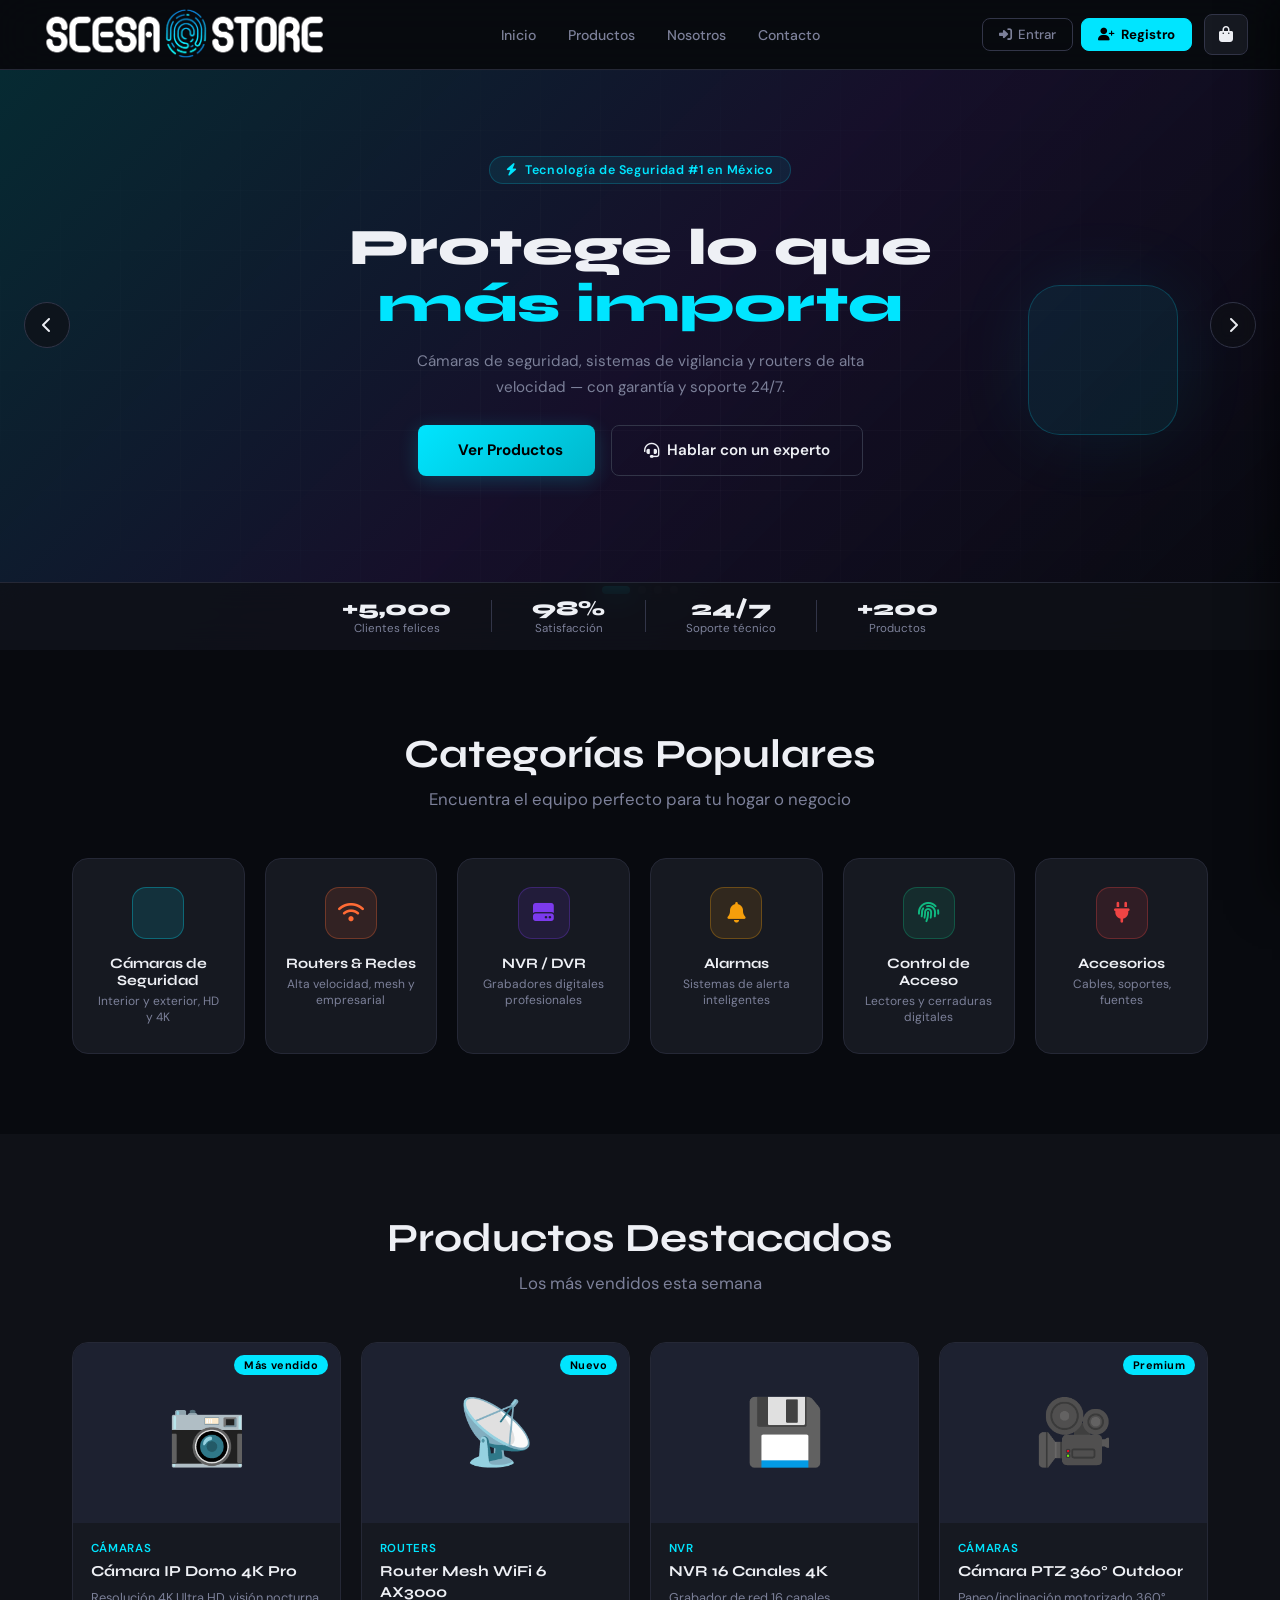
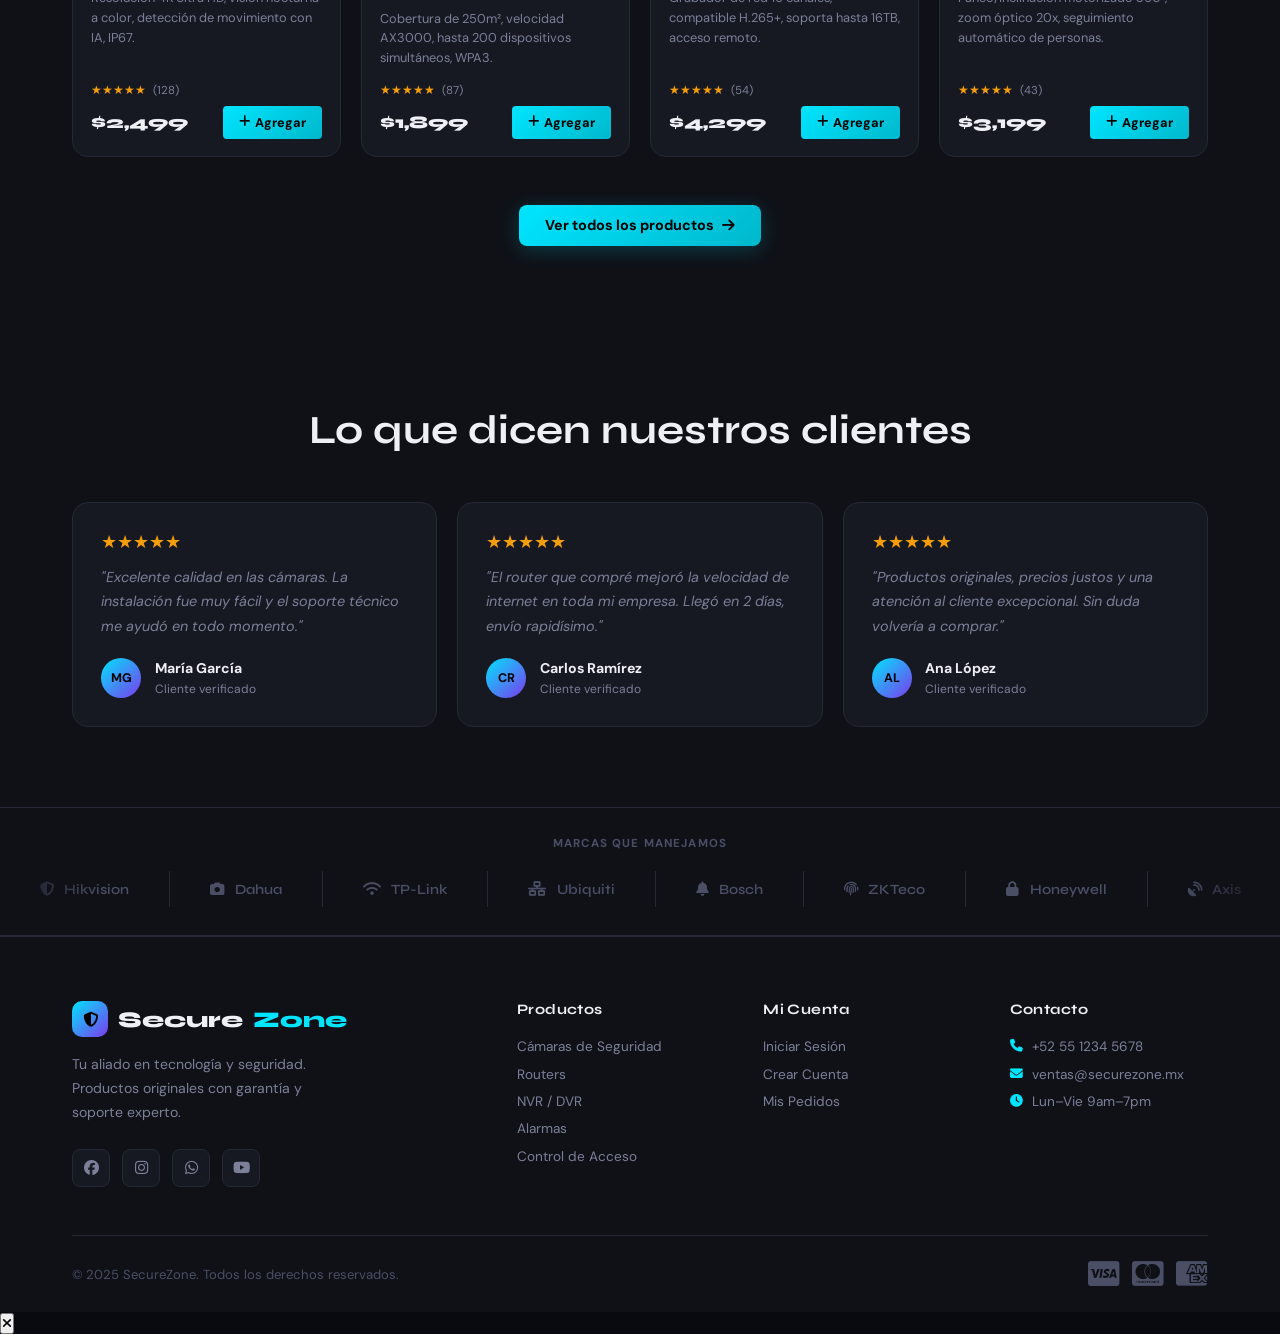
==== index.html @ 30fb19d1 "asas" ====
<!DOCTYPE html>
<html lang="es">
<head>
  <meta charset="UTF-8" />
  <meta name="viewport" content="width=device-width, initial-scale=1.0" />
  <title>scesa store — Tecnología & Seguridad</title>
  <link rel="stylesheet" href="styles.css" />
  <link rel="preconnect" href="https://fonts.googleapis.com" />
  <link href="https://fonts.googleapis.com/css2?family=Syne:wght@400;600;700;800&family=DM+Sans:ital,wght@0,300;0,400;0,500;0,600;1,400&display=swap" rel="stylesheet" />
  <link rel="stylesheet" href="https://cdnjs.cloudflare.com/ajax/libs/font-awesome/6.5.0/css/all.min.css" />
</head>
<body>

  <!-- ═══════════════════════════════════════════
       NAVBAR
  ═══════════════════════════════════════════ -->
  <nav id="navbar">
    <div class="nav-inner">
      <div class="nav-logo" onclick="showPage('home')">
        <img src="img/logotienda.png" alt="Scesa Store" class="nav-logo-img">
      </div>

      <ul class="nav-links" id="navLinks">
        <li><a onclick="showPage('home')">Inicio</a></li>
        <li><a onclick="showPage('products')">Productos</a></li>
        <li><a onclick="showPage('about')">Nosotros</a></li>
        <li><a onclick="showPage('contact')">Contacto</a></li>
      </ul>

      <div class="nav-actions">
        <div id="navUserArea">
          <button class="nav-btn" onclick="showPage('login')"><i class="fas fa-right-to-bracket"></i> Entrar</button>
          <button class="nav-btn primary" onclick="showPage('register')"><i class="fas fa-user-plus"></i> Registro</button>
        </div>
        <div id="navLoggedArea" style="display:none; align-items:center; gap:1rem;">
          <span class="user-greeting">Hola, <strong id="navUserName"></strong></span>
          <button class="nav-btn" onclick="logout()"><i class="fas fa-right-from-bracket"></i> Salir</button>
        </div>
        <button class="cart-btn" onclick="toggleCart()" title="Carrito">
          <i class="fas fa-bag-shopping"></i>
          <span class="cart-count" id="cartCount">0</span>
        </button>
        <button class="hamburger" id="hamburger" onclick="toggleMenu()">
          <span></span><span></span><span></span>
        </button>
      </div>
    </div>
  </nav>

  <!-- ═══════════════════════════════════════════
       CARRITO LATERAL
  ═══════════════════════════════════════════ -->
  <div class="cart-overlay" id="cartOverlay" onclick="toggleCart()"></div>
  <aside class="cart-drawer" id="cartDrawer">
    <div class="cart-header">
      <h3><i class="fas fa-bag-shopping"></i> Tu Carrito</h3>
      <button onclick="toggleCart()"><i class="fas fa-xmark"></i></button>
    </div>
    <div class="cart-items" id="cartItems">
      <div class="cart-empty">
        <i class="fas fa-bag-shopping"></i>
        <p>Tu carrito está vacío</p>
        <button class="btn-accent" onclick="showPage('products'); toggleCart()">Ver Productos</button>
      </div>
    </div>
    <div class="cart-footer" id="cartFooter" style="display:none">
      <div class="cart-totals">
        <div class="total-row"><span>Subtotal</span><span id="cartSubtotal">$0.00</span></div>
        <div class="total-row"><span>Envío</span><span class="free-ship">GRATIS</span></div>
        <div class="total-row total"><span>Total</span><span id="cartTotal">$0.00</span></div>
      </div>
      <button class="btn-checkout" onclick="goToCheckout()"><i class="fas fa-lock"></i> Proceder al Pago</button>
    </div>
  </aside>

  <!-- ═══════════════════════════════════════════
       TOAST / NOTIFICACIONES
  ═══════════════════════════════════════════ -->
  <div class="toast-container" id="toastContainer"></div>

  <!-- ═══════════════════════════════════════════
       PÁGINA: HOME
  ═══════════════════════════════════════════ -->
  <section class="page active" id="page-home">

    <!-- CARRUSEL HERO -->
    <div class="hero-carousel" id="heroCarousel">
      <div class="hero-carousel-track" id="heroTrack">

        <div class="hero-slide">
          <div class="hero-slide-bg" style="background:linear-gradient(135deg,rgba(0,229,255,.15) 0%,rgba(124,58,237,.12) 50%,rgba(8,10,15,1) 100%);"></div>
          <div class="hero-slide-grid"></div>
          <div class="hero-slide-content">
            <div class="hero-badge"><i class="fas fa-bolt"></i> Tecnología de Seguridad #1 en México</div>
            <h1>Protege lo que<br/><em>más importa</em></h1>
            <p>Cámaras de seguridad, sistemas de vigilancia y routers de alta velocidad — con garantía y soporte 24/7.</p>
            <div class="hero-cta">
              <button class="btn-accent large" onclick="showPage('products')"><i class="fas fa-grid-2"></i> Ver Productos</button>
              <button class="btn-ghost large" onclick="showPage('contact')"><i class="fas fa-headset"></i> Hablar con un experto</button>
            </div>
          </div>
          <div class="hero-slide-visual">
            <div class="slide-icon-wrap"><i class="fas fa-camera-cctv"></i></div>
          </div>
        </div>

        <div class="hero-slide">
          <div class="hero-slide-bg" style="background:linear-gradient(135deg,rgba(255,107,53,.12) 0%,rgba(245,158,11,.08) 50%,rgba(8,10,15,1) 100%);"></div>
          <div class="hero-slide-grid"></div>
          <div class="hero-slide-content">
            <div class="hero-badge" style="color:var(--accent2);background:rgba(255,107,53,.1);border-color:rgba(255,107,53,.25)"><i class="fas fa-wifi"></i> Conectividad empresarial</div>
            <h1>Redes que nunca<br/><em style="color:var(--accent2)">se detienen</em></h1>
            <p>Routers mesh, switches gestionados y soluciones Wi-Fi 6 para hogares y empresas de cualquier tamaño.</p>
            <div class="hero-cta">
              <button class="btn-accent large" style="background:linear-gradient(135deg,var(--accent2),#c94a1a)" onclick="filterCategory('Routers'); showPage('products')"><i class="fas fa-wifi"></i> Ver Routers</button>
              <button class="btn-ghost large" onclick="showPage('products')"><i class="fas fa-grid-2"></i> Explorar catálogo</button>
            </div>
          </div>
          <div class="hero-slide-visual">
            <div class="slide-icon-wrap" style="background:rgba(255,107,53,.12);border-color:rgba(255,107,53,.3)"><i class="fas fa-wifi" style="color:var(--accent2)"></i></div>
          </div>
        </div>

        <div class="hero-slide">
          <div class="hero-slide-bg" style="background:linear-gradient(135deg,rgba(124,58,237,.15) 0%,rgba(0,229,255,.08) 50%,rgba(8,10,15,1) 100%);"></div>
          <div class="hero-slide-grid"></div>
          <div class="hero-slide-content">
            <div class="hero-badge" style="color:#a78bfa;background:rgba(124,58,237,.1);border-color:rgba(124,58,237,.25)"><i class="fas fa-hard-drive"></i> Almacenamiento profesional</div>
            <h1>Graba todo,<br/><em style="color:#a78bfa">sin perder nada</em></h1>
            <p>NVR y DVR con capacidad hasta 16 canales 4K, almacenamiento NVMe y acceso remoto desde cualquier dispositivo.</p>
            <div class="hero-cta">
              <button class="btn-accent large" style="background:linear-gradient(135deg,#7c3aed,#5b21b6)" onclick="filterCategory('NVR'); showPage('products')"><i class="fas fa-hard-drive"></i> Ver NVR / DVR</button>
              <button class="btn-ghost large" onclick="showPage('contact')"><i class="fas fa-phone"></i> Solicitar asesoría</button>
            </div>
          </div>
          <div class="hero-slide-visual">
            <div class="slide-icon-wrap" style="background:rgba(124,58,237,.12);border-color:rgba(124,58,237,.3)"><i class="fas fa-hard-drive" style="color:#a78bfa"></i></div>
          </div>
        </div>

        <div class="hero-slide">
          <div class="hero-slide-bg" style="background:linear-gradient(135deg,rgba(16,185,129,.12) 0%,rgba(0,229,255,.08) 50%,rgba(8,10,15,1) 100%);"></div>
          <div class="hero-slide-grid"></div>
          <div class="hero-slide-content">
            <div class="hero-badge" style="color:var(--success);background:rgba(16,185,129,.1);border-color:rgba(16,185,129,.25)"><i class="fas fa-fingerprint"></i> Control de acceso</div>
            <h1>Acceso seguro,<br/><em style="color:var(--success)">control total</em></h1>
            <p>Lectores biométricos, cerraduras inteligentes y sistemas de torniquetes para oficinas, almacenes y condominios.</p>
            <div class="hero-cta">
              <button class="btn-accent large" style="background:linear-gradient(135deg,#10b981,#059669)" onclick="filterCategory('Control'); showPage('products')"><i class="fas fa-fingerprint"></i> Ver Control de Acceso</button>
              <button class="btn-ghost large" onclick="showPage('about')"><i class="fas fa-info-circle"></i> Conoce más</button>
            </div>
          </div>
          <div class="hero-slide-visual">
            <div class="slide-icon-wrap" style="background:rgba(16,185,129,.12);border-color:rgba(16,185,129,.3)"><i class="fas fa-fingerprint" style="color:var(--success)"></i></div>
          </div>
        </div>

      </div>
      <button class="carousel-btn prev" onclick="heroSlide(-1)"><i class="fas fa-chevron-left"></i></button>
      <button class="carousel-btn next" onclick="heroSlide(1)"><i class="fas fa-chevron-right"></i></button>
      <div class="carousel-dots" id="heroDots">
        <button class="dot active" onclick="heroGoTo(0)"></button>
        <button class="dot" onclick="heroGoTo(1)"></button>
        <button class="dot" onclick="heroGoTo(2)"></button>
        <button class="dot" onclick="heroGoTo(3)"></button>
      </div>
      <div class="hero-stats-bar">
        <div class="stat-item"><strong>+5,000</strong><span>Clientes felices</span></div>
        <div class="stat-sep"></div>
        <div class="stat-item"><strong>98%</strong><span>Satisfacción</span></div>
        <div class="stat-sep"></div>
        <div class="stat-item"><strong>24/7</strong><span>Soporte técnico</span></div>
        <div class="stat-sep"></div>
        <div class="stat-item"><strong>+200</strong><span>Productos</span></div>
      </div>
    </div>

    <!-- CATEGORÍAS -->
    <div class="section">
      <div class="container">
        <div class="section-header">
          <h2>Categorías Populares</h2>
          <p>Encuentra el equipo perfecto para tu hogar o negocio</p>
        </div>
        <div class="categories-grid">
          <div class="cat-card" onclick="filterCategory('Cámaras')">
            <div class="cat-icon" style="--c:#00e5ff"><i class="fas fa-camera-cctv"></i></div>
            <h4>Cámaras de Seguridad</h4>
            <p>Interior y exterior, HD y 4K</p>
          </div>
          <div class="cat-card" onclick="filterCategory('Routers')">
            <div class="cat-icon" style="--c:#ff6b35"><i class="fas fa-wifi"></i></div>
            <h4>Routers & Redes</h4>
            <p>Alta velocidad, mesh y empresarial</p>
          </div>
          <div class="cat-card" onclick="filterCategory('NVR')">
            <div class="cat-icon" style="--c:#7c3aed"><i class="fas fa-hard-drive"></i></div>
            <h4>NVR / DVR</h4>
            <p>Grabadores digitales profesionales</p>
          </div>
          <div class="cat-card" onclick="filterCategory('Alarmas')">
            <div class="cat-icon" style="--c:#f59e0b"><i class="fas fa-bell"></i></div>
            <h4>Alarmas</h4>
            <p>Sistemas de alerta inteligentes</p>
          </div>
          <div class="cat-card" onclick="filterCategory('Control')">
            <div class="cat-icon" style="--c:#10b981"><i class="fas fa-fingerprint"></i></div>
            <h4>Control de Acceso</h4>
            <p>Lectores y cerraduras digitales</p>
          </div>
          <div class="cat-card" onclick="filterCategory('Accesorios')">
            <div class="cat-icon" style="--c:#ef4444"><i class="fas fa-plug"></i></div>
            <h4>Accesorios</h4>
            <p>Cables, soportes, fuentes</p>
          </div>
        </div>
      </div>
    </div>

    <!-- PRODUCTOS DESTACADOS -->
    <div class="section alt">
      <div class="container">
        <div class="section-header">
          <h2>Productos Destacados</h2>
          <p>Los más vendidos esta semana</p>
        </div>
        <div class="products-grid" id="featuredGrid"></div>
        <div class="center-btn">
          <button class="btn-accent" onclick="showPage('products')">Ver todos los productos <i class="fas fa-arrow-right"></i></button>
        </div>
      </div>
    </div>

    <!-- TESTIMONIOS -->
    <div class="section alt">
      <div class="container">
        <div class="section-header">
          <h2>Lo que dicen nuestros clientes</h2>
        </div>
        <div class="testimonials-grid">
          <div class="testimonial">
            <div class="stars">★★★★★</div>
            <p>"Excelente calidad en las cámaras. La instalación fue muy fácil y el soporte técnico me ayudó en todo momento."</p>
            <div class="testimonial-author"><div class="avatar">MG</div><div><strong>María García</strong><span>Cliente verificado</span></div></div>
          </div>
          <div class="testimonial">
            <div class="stars">★★★★★</div>
            <p>"El router que compré mejoró la velocidad de internet en toda mi empresa. Llegó en 2 días, envío rapidísimo."</p>
            <div class="testimonial-author"><div class="avatar">CR</div><div><strong>Carlos Ramírez</strong><span>Cliente verificado</span></div></div>
          </div>
          <div class="testimonial">
            <div class="stars">★★★★★</div>
            <p>"Productos originales, precios justos y una atención al cliente excepcional. Sin duda volvería a comprar."</p>
            <div class="testimonial-author"><div class="avatar">AL</div><div><strong>Ana López</strong><span>Cliente verificado</span></div></div>
          </div>
        </div>
      </div>
    </div>

    <!-- CARRUSEL DE MARCAS -->
    <div class="brands-carousel-section">
      <div class="brands-label">Marcas que manejamos</div>
      <div class="brands-track-wrap">
        <div class="brands-track" id="brandsTrack">
          <div class="brand-item"><i class="fas fa-shield-halved"></i> Hikvision</div>
          <div class="brand-item"><i class="fas fa-camera"></i> Dahua</div>
          <div class="brand-item"><i class="fas fa-wifi"></i> TP-Link</div>
          <div class="brand-item"><i class="fas fa-network-wired"></i> Ubiquiti</div>
          <div class="brand-item"><i class="fas fa-bell"></i> Bosch</div>
          <div class="brand-item"><i class="fas fa-fingerprint"></i> ZKTeco</div>
          <div class="brand-item"><i class="fas fa-lock"></i> Honeywell</div>
          <div class="brand-item"><i class="fas fa-satellite-dish"></i> Axis</div>
          <div class="brand-item"><i class="fas fa-server"></i> Seagate</div>
          <div class="brand-item"><i class="fas fa-microchip"></i> Western Digital</div>
          <!-- duplicados para loop infinito -->
          <div class="brand-item"><i class="fas fa-shield-halved"></i> Hikvision</div>
          <div class="brand-item"><i class="fas fa-camera"></i> Dahua</div>
          <div class="brand-item"><i class="fas fa-wifi"></i> TP-Link</div>
          <div class="brand-item"><i class="fas fa-network-wired"></i> Ubiquiti</div>
          <div class="brand-item"><i class="fas fa-bell"></i> Bosch</div>
          <div class="brand-item"><i class="fas fa-fingerprint"></i> ZKTeco</div>
          <div class="brand-item"><i class="fas fa-lock"></i> Honeywell</div>
          <div class="brand-item"><i class="fas fa-satellite-dish"></i> Axis</div>
          <div class="brand-item"><i class="fas fa-server"></i> Seagate</div>
          <div class="brand-item"><i class="fas fa-microchip"></i> Western Digital</div>
        </div>
      </div>
    </div>

    <!-- FOOTER -->
    <footer>
      <div class="container">
        <div class="footer-grid">
          <div class="footer-brand">
            <div class="nav-logo" style="margin-bottom:1rem"><div class="logo-icon"><i class="fas fa-shield-halved"></i></div>Secure<span>Zone</span></div>
            <p>Tu aliado en tecnología y seguridad. Productos originales con garantía y soporte experto.</p>
            <div class="social-links">
              <a href="#"><i class="fab fa-facebook"></i></a>
              <a href="#"><i class="fab fa-instagram"></i></a>
              <a href="#"><i class="fab fa-whatsapp"></i></a>
              <a href="#"><i class="fab fa-youtube"></i></a>
            </div>
          </div>
          <div class="footer-col">
            <h5>Productos</h5>
            <ul>
              <li><a onclick="filterCategory('Cámaras')">Cámaras de Seguridad</a></li>
              <li><a onclick="filterCategory('Routers')">Routers</a></li>
              <li><a onclick="filterCategory('NVR')">NVR / DVR</a></li>
              <li><a onclick="filterCategory('Alarmas')">Alarmas</a></li>
              <li><a onclick="filterCategory('Control')">Control de Acceso</a></li>
            </ul>
          </div>
          <div class="footer-col">
            <h5>Mi Cuenta</h5>
            <ul>
              <li><a onclick="showPage('login')">Iniciar Sesión</a></li>
              <li><a onclick="showPage('register')">Crear Cuenta</a></li>
              <li><a onclick="showPage('orders')">Mis Pedidos</a></li>
            </ul>
          </div>
          <div class="footer-col">
            <h5>Contacto</h5>
            <ul>
              <li><i class="fas fa-phone"></i> +52 55 1234 5678</li>
              <li><i class="fas fa-envelope"></i> ventas@securezone.mx</li>
              <li><i class="fas fa-clock"></i> Lun–Vie 9am–7pm</li>
            </ul>
          </div>
        </div>
        <div class="footer-bottom">
          <p>© 2025 SecureZone. Todos los derechos reservados.</p>
          <div class="payment-icons">
            <i class="fab fa-cc-visa"></i>
            <i class="fab fa-cc-mastercard"></i>
            <i class="fab fa-cc-amex"></i>
          </div>
        </div>
      </div>
    </footer>
  </section>

  <!-- ═══════════════════════════════════════════
       PÁGINA: PRODUCTOS
  ═══════════════════════════════════════════ -->
  <section class="page" id="page-products">
    <div class="page-hero-sm">
      <div class="container">
        <h1>Nuestros Productos</h1>
        <p>Tecnología de seguridad de primer nivel</p>
      </div>
    </div>
    <div class="section">
      <div class="container">
        <div class="products-toolbar">
          <div class="search-box">
            <i class="fas fa-search"></i>
            <input type="text" id="searchInput" placeholder="Buscar producto..." oninput="filterProducts()" />
          </div>
          <div class="filter-tabs" id="filterTabs">
            <button class="filter-tab active" onclick="setFilter('Todos', this)">Todos</button>
            <button class="filter-tab" onclick="setFilter('Cámaras', this)">Cámaras</button>
            <button class="filter-tab" onclick="setFilter('Routers', this)">Routers</button>
            <button class="filter-tab" onclick="setFilter('NVR', this)">NVR/DVR</button>
            <button class="filter-tab" onclick="setFilter('Alarmas', this)">Alarmas</button>
            <button class="filter-tab" onclick="setFilter('Control', this)">Control</button>
            <button class="filter-tab" onclick="setFilter('Accesorios', this)">Accesorios</button>
          </div>
          <div class="sort-box">
            <select id="sortSelect" onchange="filterProducts()">
              <option value="default">Ordenar</option>
              <option value="price-asc">Precio: Menor</option>
              <option value="price-desc">Precio: Mayor</option>
              <option value="name">Nombre A–Z</option>
            </select>
          </div>
        </div>
        <div class="products-grid" id="productsGrid"></div>
        <div class="no-results" id="noResults" style="display:none">
          <i class="fas fa-box-open"></i>
          <p>No se encontraron productos</p>
        </div>
      </div>
    </div>
  </section>

  <!-- ═══════════════════════════════════════════
       PÁGINA: LOGIN
  ═══════════════════════════════════════════ -->
  <section class="page" id="page-login">
    <div class="auth-page">
      <div class="auth-left">
        <div class="auth-brand">
          <div class="nav-logo" style="font-size:1.8rem"><div class="logo-icon" style="width:48px;height:48px;font-size:1.3rem"><i class="fas fa-shield-halved"></i></div>Secure<span>Zone</span></div>
          <h2>Bienvenido de vuelta</h2>
          <p>Accede a tus pedidos, descuentos exclusivos y gestiona tu cuenta fácilmente.</p>
          <div class="auth-perks">
            <div class="perk"><i class="fas fa-percent"></i> Descuentos exclusivos para miembros</div>
            <div class="perk"><i class="fas fa-truck-fast"></i> Historial de pedidos completo</div>
            <div class="perk"><i class="fas fa-headset"></i> Soporte prioritario 24/7</div>
          </div>
        </div>
      </div>
      <div class="auth-right">
        <div class="auth-form-card">
          <h3>Iniciar Sesión</h3>
          <p class="form-subtitle">¿No tienes cuenta? <a onclick="showPage('register')">Regístrate gratis</a></p>
          <form onsubmit="handleLogin(event)">
            <div class="form-group">
              <label>Correo electrónico</label>
              <div class="input-wrap"><i class="fas fa-envelope"></i><input type="email" id="loginEmail" placeholder="tucorreo@ejemplo.com" required /></div>
            </div>
            <div class="form-group">
              <label>Contraseña</label>
              <div class="input-wrap"><i class="fas fa-lock"></i><input type="password" id="loginPassword" placeholder="Tu contraseña" required /><button type="button" class="toggle-pass" onclick="togglePassword('loginPassword', this)"><i class="fas fa-eye"></i></button></div>
            </div>
            <div class="form-check-row">
              <label class="checkbox-label"><input type="checkbox" /> Recordarme</label>
              <a class="forgot" href="#">¿Olvidaste tu contraseña?</a>
            </div>
            <button type="submit" class="btn-submit">Entrar <i class="fas fa-arrow-right"></i></button>
          </form>
          <div class="divider"><span>o también</span></div>
          <button class="btn-demo" onclick="demoLogin()"><i class="fas fa-user"></i> Entrar con cuenta demo</button>
          <div id="loginError" class="form-error" style="display:none"><i class="fas fa-circle-exclamation"></i> <span></span></div>
        </div>
      </div>
    </div>
  </section>

  <!-- ═══════════════════════════════════════════
       PÁGINA: REGISTRO
  ═══════════════════════════════════════════ -->
  <section class="page" id="page-register">
    <div class="auth-page">
      <div class="auth-left">
        <div class="auth-brand">
          <div class="nav-logo" style="font-size:1.8rem"><div class="logo-icon" style="width:48px;height:48px;font-size:1.3rem"><i class="fas fa-shield-halved"></i></div>Secure<span>Zone</span></div>
          <h2>Únete a SecureZone</h2>
          <p>Crea tu cuenta gratis y empieza a disfrutar de beneficios exclusivos.</p>
          <div class="register-perks">
            <div class="perk highlight"><i class="fas fa-gift"></i><div><strong>15% OFF en tu primera compra</strong><span>Automático al registrarte</span></div></div>
            <div class="perk"><i class="fas fa-bell"></i><div><strong>Promociones exclusivas</strong><span>Directo a tu correo</span></div></div>
            <div class="perk"><i class="fas fa-star"></i><div><strong>Programa de puntos</strong><span>Acumula y canjea</span></div></div>
          </div>
        </div>
      </div>
      <div class="auth-right">
        <div class="auth-form-card">
          <h3>Crear Cuenta</h3>
          <p class="form-subtitle">¿Ya tienes cuenta? <a onclick="showPage('login')">Inicia sesión</a></p>
          <form onsubmit="handleRegister(event)">
            <div class="form-row">
              <div class="form-group">
                <label>Nombre</label>
                <div class="input-wrap"><i class="fas fa-user"></i><input type="text" id="regNombre" placeholder="Tu nombre" required /></div>
              </div>
              <div class="form-group">
                <label>Apellido</label>
                <div class="input-wrap"><i class="fas fa-user"></i><input type="text" id="regApellido" placeholder="Tu apellido" required /></div>
              </div>
            </div>
            <div class="form-group">
              <label>Correo electrónico</label>
              <div class="input-wrap"><i class="fas fa-envelope"></i><input type="email" id="regEmail" placeholder="tucorreo@ejemplo.com" required /></div>
            </div>
            <div class="form-group">
              <label>Teléfono</label>
              <div class="input-wrap"><i class="fas fa-phone"></i><input type="tel" id="regTel" placeholder="+52 55 0000 0000" /></div>
            </div>
            <div class="form-group">
              <label>Contraseña</label>
              <div class="input-wrap"><i class="fas fa-lock"></i><input type="password" id="regPass" placeholder="Mínimo 8 caracteres" required oninput="checkStrength(this.value)" /><button type="button" class="toggle-pass" onclick="togglePassword('regPass', this)"><i class="fas fa-eye"></i></button></div>
              <div class="strength-bar"><div id="strengthFill"></div></div>
              <div class="strength-label" id="strengthLabel"></div>
            </div>
            <div class="form-group">
              <label>Confirmar contraseña</label>
              <div class="input-wrap"><i class="fas fa-lock"></i><input type="password" id="regPass2" placeholder="Repite tu contraseña" required /></div>
            </div>
            <div class="form-check-row">
              <label class="checkbox-label"><input type="checkbox" id="regTerms" required /> Acepto los <a href="#">términos y condiciones</a></label>
            </div>
            <div class="form-check-row">
              <label class="checkbox-label"><input type="checkbox" id="regPromo" checked /> Deseo recibir novedades y ofertas especiales</label>
            </div>
            <button type="submit" class="btn-submit">Crear Cuenta Gratis <i class="fas fa-arrow-right"></i></button>
          </form>
          <div id="registerError" class="form-error" style="display:none"><i class="fas fa-circle-exclamation"></i> <span></span></div>
        </div>
      </div>
    </div>
  </section>

  <!-- ═══════════════════════════════════════════
       PÁGINA: CHECKOUT
  ═══════════════════════════════════════════ -->
  <section class="page" id="page-checkout">
    <div class="page-hero-sm">
      <div class="container">
        <h1>Finalizar Compra</h1>
        <div class="checkout-steps">
          <div class="step active" id="step1indicator"><span>1</span> Datos</div>
          <div class="step-line"></div>
          <div class="step" id="step2indicator"><span>2</span> Pago</div>
          <div class="step-line"></div>
          <div class="step" id="step3indicator"><span>3</span> Confirmación</div>
        </div>
      </div>
    </div>
    <div class="section">
      <div class="container">
        <div class="checkout-layout">

          <!-- PASO 1: DATOS DE ENVÍO -->
          <div class="checkout-main" id="checkoutStep1">
            <div class="checkout-card">
              <h3><i class="fas fa-map-marker-alt"></i> Datos de Envío</h3>
              <form id="shippingForm">
                <div class="form-row">
                  <div class="form-group">
                    <label>Nombre</label>
                    <div class="input-wrap"><i class="fas fa-user"></i><input type="text" id="shipNombre" placeholder="Nombre" required /></div>
                  </div>
                  <div class="form-group">
                    <label>Apellido</label>
                    <div class="input-wrap"><i class="fas fa-user"></i><input type="text" id="shipApellido" placeholder="Apellido" required /></div>
                  </div>
                </div>
                <div class="form-group">
                  <label>Correo electrónico</label>
                  <div class="input-wrap"><i class="fas fa-envelope"></i><input type="email" id="shipEmail" placeholder="Para confirmación del pedido" required /></div>
                </div>
                <div class="form-group">
                  <label>Teléfono</label>
                  <div class="input-wrap"><i class="fas fa-phone"></i><input type="tel" id="shipTel" placeholder="+52 55 0000 0000" required /></div>
                </div>
                <div class="form-group">
                  <label>Dirección</label>
                  <div class="input-wrap"><i class="fas fa-house"></i><input type="text" id="shipDir" placeholder="Calle, número exterior e interior" required /></div>
                </div>
                <div class="form-row">
                  <div class="form-group">
                    <label>Ciudad</label>
                    <div class="input-wrap"><i class="fas fa-city"></i><input type="text" id="shipCiudad" placeholder="Ciudad" required /></div>
                  </div>
                  <div class="form-group">
                    <label>Estado</label>
                    <div class="input-wrap">
                      <i class="fas fa-map"></i>
                      <select id="shipEstado" required>
                        <option value="">Seleccionar...</option>
                        <option>Ciudad de México</option><option>Jalisco</option><option>Nuevo León</option>
                        <option>Puebla</option><option>Guanajuato</option><option>Veracruz</option>
                        <option>Estado de México</option><option>Querétaro</option><option>Otro</option>
                      </select>
                    </div>
                  </div>
                </div>
                <div class="form-row">
                  <div class="form-group">
                    <label>Código Postal</label>
                    <div class="input-wrap"><i class="fas fa-location-dot"></i><input type="text" id="shipCP" placeholder="00000" maxlength="5" required /></div>
                  </div>
                  <div class="form-group">
                    <label>País</label>
                    <div class="input-wrap"><i class="fas fa-globe"></i><input type="text" value="México" readonly /></div>
                  </div>
                </div>
                <button type="button" class="btn-submit" onclick="goToPayment()">Continuar al Pago <i class="fas fa-arrow-right"></i></button>
              </form>
            </div>
          </div>

          <!-- PASO 2: PAGO -->
          <div class="checkout-main" id="checkoutStep2" style="display:none">
            <div class="checkout-card">
              <h3><i class="fas fa-credit-card"></i> Datos de Pago</h3>
              <div class="card-brands">
                <i class="fab fa-cc-visa" title="Visa"></i>
                <i class="fab fa-cc-mastercard" title="Mastercard"></i>
                <i class="fab fa-cc-amex" title="Amex"></i>
              </div>
              <div class="credit-card-visual" id="cardVisual">
                <div class="card-front">
                  <div class="card-chip"><i class="fas fa-microchip"></i></div>
                  <div class="card-number-display" id="cardNumDisplay">•••• •••• •••• ••••</div>
                  <div class="card-bottom">
                    <div><small>Titular</small><div id="cardNameDisplay">NOMBRE APELLIDO</div></div>
                    <div><small>Vence</small><div id="cardExpDisplay">MM/AA</div></div>
                  </div>
                </div>
              </div>
              <form id="paymentForm">
                <div class="form-group">
                  <label>Nombre en la tarjeta</label>
                  <div class="input-wrap"><i class="fas fa-user-circle"></i><input type="text" id="cardName" placeholder="Como aparece en la tarjeta" required oninput="updateCard()" /></div>
                </div>
                <div class="form-group">
                  <label>Número de tarjeta</label>
                  <div class="input-wrap"><i class="fas fa-credit-card"></i><input type="text" id="cardNum" placeholder="0000 0000 0000 0000" maxlength="19" required oninput="formatCardNum(this); updateCard()" /></div>
                </div>
                <div class="form-row">
                  <div class="form-group">
                    <label>Fecha de vencimiento</label>
                    <div class="input-wrap"><i class="fas fa-calendar"></i><input type="text" id="cardExp" placeholder="MM/AA" maxlength="5" required oninput="formatExpiry(this); updateCard()" /></div>
                  </div>
                  <div class="form-group">
                    <label>CVV <i class="fas fa-question-circle" title="3 dígitos al reverso"></i></label>
                    <div class="input-wrap"><i class="fas fa-lock"></i><input type="text" id="cardCvv" placeholder="•••" maxlength="4" required /></div>
                  </div>
                </div>
                <div class="secure-badge"><i class="fas fa-lock"></i> Pago 100% seguro y encriptado — SSL 256-bit</div>
                <div class="checkout-btn-row">
                  <button type="button" class="btn-ghost" onclick="goToStep(1)"><i class="fas fa-arrow-left"></i> Volver</button>
                  <button type="button" class="btn-submit" onclick="processPayment()"><i class="fas fa-lock"></i> Pagar Ahora</button>
                </div>
              </form>
            </div>
          </div>

          <!-- PASO 3: CONFIRMACIÓN -->
          <div class="checkout-main" id="checkoutStep3" style="display:none">
            <div class="checkout-card confirmation">
              <div class="confirm-icon"><i class="fas fa-circle-check"></i></div>
              <h3>¡Pago Exitoso!</h3>
              <p>Tu pedido ha sido confirmado. Recibirás un correo con los detalles.</p>
              <div class="order-number">Pedido #<span id="orderNumber"></span></div>
              <div class="confirm-details" id="confirmDetails"></div>
              <div class="confirm-btns">
                <button class="btn-accent" onclick="showPage('home')"><i class="fas fa-house"></i> Ir al Inicio</button>
                <button class="btn-ghost" onclick="showPage('products')"><i class="fas fa-grid-2"></i> Seguir Comprando</button>
              </div>
            </div>
          </div>

          <!-- RESUMEN DE PEDIDO -->
          <div class="checkout-sidebar">
            <div class="checkout-card">
              <h3>Resumen del Pedido</h3>
              <div id="checkoutItems"></div>
              <div class="cart-totals" style="margin-top:1rem">
                <div class="total-row"><span>Subtotal</span><span id="chkSubtotal">$0.00</span></div>
                <div class="total-row"><span>Envío</span><span class="free-ship">GRATIS</span></div>
                <div class="total-row total"><span>Total</span><span id="chkTotal">$0.00</span></div>
              </div>
            </div>
            <div class="secure-info">
              <div><i class="fas fa-shield-halved"></i> Compra protegida</div>
              <div><i class="fas fa-rotate-left"></i> 30 días de devolución</div>
              <div><i class="fas fa-truck-fast"></i> Envío gratis a todo México</div>
            </div>
          </div>

        </div>
      </div>
    </div>
  </section>

  <!-- ═══════════════════════════════════════════
       PÁGINA: ACERCA DE
  ═══════════════════════════════════════════ -->
  <section class="page" id="page-about">
    <div class="page-hero-sm">
      <div class="container">
        <h1>Sobre Nosotros</h1>
        <p>Expertos en tecnología y seguridad desde 2015</p>
      </div>
    </div>
    <div class="section">
      <div class="container">
        <div class="about-grid">
          <div class="about-text">
            <h2>Tu seguridad es nuestra misión</h2>
            <p>En scesa store nos especializamos en ofrecer soluciones tecnológicas de seguridad para hogares y empresas. Con más de 10 años en el mercado, hemos ayudado a más de 5,000 clientes a proteger lo que más importa.</p>
            <p>Trabajamos con las marcas más reconocidas del mundo: Hikvision, Dahua, TP-Link, Ubiquiti y más — siempre con productos 100% originales y garantía oficial.</p>
            <div class="about-values">
              <div class="value-item"><i class="fas fa-shield-halved"></i><div><strong>Confianza</strong><p>Productos originales con garantía</p></div></div>
              <div class="value-item"><i class="fas fa-headset"></i><div><strong>Soporte</strong><p>Atención técnica 24/7</p></div></div>
              <div class="value-item"><i class="fas fa-truck-fast"></i><div><strong>Rapidez</strong><p>Envío a todo México en 48hrs</p></div></div>
            </div>
          </div>
          <div class="about-stats-panel">
            <div class="stat-card"><div class="stat-num">+5,000</div><div class="stat-desc">Clientes satisfechos</div></div>
            <div class="stat-card"><div class="stat-num">+200</div><div class="stat-desc">Productos en catálogo</div></div>
            <div class="stat-card"><div class="stat-num">10+</div><div class="stat-desc">Años de experiencia</div></div>
            <div class="stat-card"><div class="stat-num">98%</div><div class="stat-desc">Índice de satisfacción</div></div>
          </div>
        </div>
      </div>
    </div>
  </section>

  <!-- ═══════════════════════════════════════════
       PÁGINA: CONTACTO
  ═══════════════════════════════════════════ -->
  <section class="page" id="page-contact">
    <div class="page-hero-sm">
      <div class="container">
        <h1>Contáctanos</h1>
        <p>Estamos aquí para ayudarte</p>
      </div>
    </div>
    <div class="section">
      <div class="container">
        <div class="contact-grid">
          <div class="contact-info">
            <h3>¿Cómo podemos ayudarte?</h3>
            <p>Nuestro equipo de expertos está disponible para asesorarte en la mejor solución de seguridad para tu hogar o empresa.</p>
            <div class="contact-items">
              <div class="contact-item"><div class="contact-icon"><i class="fas fa-phone"></i></div><div><strong>Teléfono</strong><p>+52 55 1234 5678</p></div></div>
              <div class="contact-item"><div class="contact-icon"><i class="fab fa-whatsapp"></i></div><div><strong>WhatsApp</strong><p>+52 55 9876 5432</p></div></div>
              <div class="contact-item"><div class="contact-icon"><i class="fas fa-envelope"></i></div><div><strong>Email</strong><p>ventas@securezone.mx</p></div></div>
              <div class="contact-item"><div class="contact-icon"><i class="fas fa-clock"></i></div><div><strong>Horario</strong><p>Lun–Vie 9am–7pm · Sáb 10am–2pm</p></div></div>
            </div>
          </div>
          <div class="contact-form-card">
            <h3>Envíanos un mensaje</h3>
            <form onsubmit="handleContact(event)">
              <div class="form-row">
                <div class="form-group">
                  <label>Nombre</label>
                  <div class="input-wrap"><i class="fas fa-user"></i><input type="text" placeholder="Tu nombre" required /></div>
                </div>
                <div class="form-group">
                  <label>Email</label>
                  <div class="input-wrap"><i class="fas fa-envelope"></i><input type="email" placeholder="tucorreo@ejemplo.com" required /></div>
                </div>
              </div>
              <div class="form-group">
                <label>Asunto</label>
                <div class="input-wrap"><i class="fas fa-tag"></i>
                  <select>
                    <option>Consulta de producto</option>
                    <option>Soporte técnico</option>
                    <option>Seguimiento de pedido</option>
                    <option>Otro</option>
                  </select>
                </div>
              </div>
              <div class="form-group">
                <label>Mensaje</label>
                <textarea rows="5" placeholder="¿En qué te podemos ayudar?..." required></textarea>
              </div>
              <button type="submit" class="btn-submit">Enviar Mensaje <i class="fas fa-paper-plane"></i></button>
            </form>
          </div>
        </div>
      </div>
    </div>
  </section>

  <!-- ═══════════════════════════════════════════
       MODAL: DETALLE DE PRODUCTO
  ═══════════════════════════════════════════ -->
  <div class="modal-overlay" id="productModal" onclick="closeModal(event)">
    <div class="modal-box">
      <button class="modal-close" onclick="closeProductModal()"><i class="fas fa-xmark"></i></button>
      <div class="modal-content" id="modalContent"></div>
    </div>
  </div>

  <script src="app.js"></script>
</body>
</html>
---- styles.css ----
/* ═══════════════════════════════════════════════════════════
   SecureZone — styles.css
   Tema: Luxury Dark Tech  |  Fuentes: Syne + DM Sans
═══════════════════════════════════════════════════════════ */

:root {
  --bg:        #080a0f;
  --surface:   #0f1117;
  --surface2:  #161921;
  --surface3:  #1d2130;
  --border:    #252836;
  --border2:   #323548;
  --accent:    #00e5ff;
  --accent-dk: #00b8cc;
  --accent2:   #ff6b35;
  --accent3:   #7c3aed;
  --text:      #eef0f5;
  --text2:     #7c8099;
  --text3:     #4a4f66;
  --success:   #10b981;
  --error:     #ef4444;
  --warning:   #f59e0b;
  --gold:      #f59e0b;

  --radius:    16px;
  --radius-sm: 8px;
  --radius-xs: 4px;
  --shadow:    0 4px 24px rgba(0,0,0,0.4);
  --glow:      0 0 40px rgba(0,229,255,0.1);
  --transition: 0.25s cubic-bezier(0.4,0,0.2,1);

  --navbar-h: 70px;
}

/* ─── RESET ─── */
*, *::before, *::after { box-sizing: border-box; margin: 0; padding: 0; }
html { scroll-behavior: smooth; font-size: 16px; }
body { font-family: 'DM Sans', sans-serif; background: var(--bg); color: var(--text); overflow-x: hidden; }
a { color: var(--accent); cursor: pointer; text-decoration: none; transition: color var(--transition); }
a:hover { color: var(--accent-dk); }
button { cursor: pointer; font-family: inherit; }
input, select, textarea { font-family: inherit; }
ul { list-style: none; }
img { max-width: 100%; }
::-webkit-scrollbar { width: 6px; }
::-webkit-scrollbar-track { background: var(--bg); }
::-webkit-scrollbar-thumb { background: var(--border2); border-radius: 3px; }

/* ─── ANIMATIONS ─── */
@keyframes fadeInDown {
  from { opacity: 0; transform: translateY(-20px); }
  to   { opacity: 1; transform: translateY(0); }
}
@keyframes fadeInUp {
  from { opacity: 0; transform: translateY(30px); }
  to   { opacity: 1; transform: translateY(0); }
}
@keyframes fadeIn {
  from { opacity: 0; }
  to   { opacity: 1; }
}
@keyframes float {
  0%, 100% { transform: translateY(0); }
  50%       { transform: translateY(-12px); }
}
@keyframes pulse-ring {
  0%   { transform: scale(1); opacity: 0.8; }
  100% { transform: scale(1.5); opacity: 0; }
}
@keyframes slideInRight {
  from { transform: translateX(100%); opacity: 0; }
  to   { transform: translateX(0); opacity: 1; }
}
@keyframes toastIn {
  from { transform: translateX(110%); opacity: 0; }
  to   { transform: translateX(0); opacity: 1; }
}
@keyframes toastOut {
  from { transform: translateX(0); opacity: 1; }
  to   { transform: translateX(110%); opacity: 0; }
}
@keyframes spin {
  to { transform: rotate(360deg); }
}
@keyframes shimmer {
  from { background-position: -200% 0; }
  to   { background-position: 200% 0; }
}

/* ─── LAYOUT ─── */
.container { max-width: 1200px; margin: 0 auto; padding: 0 2rem; }
.section { padding: 80px 0; }
.section.alt { background: var(--surface); }
.section-header { text-align: center; margin-bottom: 3rem; }
.section-header h2 { font-family: 'Syne', sans-serif; font-size: clamp(1.8rem, 4vw, 2.5rem); font-weight: 700; margin-bottom: .6rem; }
.section-header p { color: var(--text2); font-size: 1.05rem; }
.center-btn { text-align: center; margin-top: 3rem; }

/* ─── PAGES ─── */
.page { display: none; min-height: 100vh; padding-top: var(--navbar-h); animation: fadeIn 0.3s ease; }
.page.active { display: block; }
#page-home { padding-top: 0; }

/* ─── NAVBAR ─── */
nav {
  position: fixed; top: 0; left: 0; right: 0; z-index: 1000;
  background: rgba(8,10,15,0.9); backdrop-filter: blur(24px);
  border-bottom: 1px solid var(--border);
  height: var(--navbar-h);
}
.nav-inner { max-width: 1300px; margin: 0 auto; padding: 0 2rem; height: 100%; display: flex; align-items: center; justify-content: space-between; gap: 2rem; }

/* LOGO CON IMAGEN */
.nav-logo {
  font-family: 'Syne', sans-serif; font-size: 1.4rem; font-weight: 800;
  color: var(--text); display: flex; align-items: center; gap: 10px;
  cursor: pointer; text-decoration: none; flex-shrink: 0;
}
.nav-logo span { color: var(--accent); }
.logo-icon {
  width: 36px; height: 36px; border-radius: 10px;
  background: linear-gradient(135deg, var(--accent), var(--accent3));
  display: flex; align-items: center; justify-content: center;
  font-size: .95rem; color: #000;
}
/* ESTILOS PARA LA IMAGEN DEL LOGO */
.nav-logo-img {
  height: 80px;
  width: auto;
  object-fit: contain;
  mix-blend-mode: screen;
  filter: brightness(1.05);
}

.nav-links { display: flex; gap: 2rem; }
.nav-links a { color: var(--text2); font-size: .88rem; font-weight: 500; transition: color var(--transition); }
.nav-links a:hover { color: var(--accent); }

/* ===== BOTONES REPARADOS - UNO AL LADO DEL OTRO ===== */
.nav-actions {
  display: flex;
  align-items: center;
  gap: 0.75rem;
}

#navUserArea {
  display: flex;
  flex-direction: row !important;
  gap: 0.5rem;
  align-items: center;
}

.nav-btn {
  background: none;
  border: 1px solid var(--border2);
  color: var(--text2);
  padding: 7px 16px;
  border-radius: var(--radius-sm);
  font-size: 0.83rem;
  font-weight: 500;
  display: flex;
  align-items: center;
  gap: 6px;
  white-space: nowrap;
  transition: all var(--transition);
}
.nav-btn:hover { border-color: var(--accent); color: var(--accent); }
.nav-btn.primary { background: var(--accent); color: #000; border-color: var(--accent); font-weight: 700; }
.nav-btn.primary:hover { background: var(--accent-dk); box-shadow: 0 0 20px rgba(0,229,255,.35); }

.cart-btn {
  position: relative; background: var(--surface2);
  border: 1px solid var(--border2); color: var(--text);
  padding: 9px 14px; border-radius: var(--radius-sm); font-size: 1rem;
  transition: all var(--transition);
}
.cart-btn:hover { border-color: var(--accent); color: var(--accent); }
.cart-count {
  position: absolute; top: -7px; right: -7px;
  background: var(--accent2); color: #fff;
  font-size: .68rem; font-weight: 700; min-width: 18px; height: 18px;
  border-radius: 50%; display: flex; align-items: center; justify-content: center;
  padding: 0 3px;
}

.user-greeting { font-size: .85rem; color: var(--text2); }
.user-greeting strong { color: var(--accent); }

.hamburger { display: none; flex-direction: column; gap: 5px; background: none; border: none; padding: 4px; }
.hamburger span { display: block; width: 24px; height: 2px; background: var(--text); border-radius: 2px; transition: var(--transition); }

/* ─── RESPONSIVE PARA BOTONES ─── */
@media (max-width: 768px) {
  .nav-links { display: none; flex-direction: column; position: fixed; top: var(--navbar-h); left: 0; right: 0; background: var(--surface); border-bottom: 1px solid var(--border); padding: 1.5rem; gap: 1.25rem; z-index: 999; }
  .nav-links.open { display: flex; }
  .hamburger { display: flex; }
  
  .nav-btn {
    padding: 6px 12px;
    font-size: 0.78rem;
  }
  .nav-logo-img {
    height: 36px;
  }
}

@media (max-width: 480px) {
  .nav-btn span {
    display: none;
  }
  .nav-btn {
    padding: 8px 10px;
  }
  .nav-btn i {
    font-size: 1rem;
    margin: 0;
  }
  .nav-logo-img {
    height: 32px;
  }
  .nav-logo .logo-icon {
    display: none;
  }
}

/* ─── CART DRAWER ─── */
.cart-overlay {
  position: fixed; inset: 0; background: rgba(0,0,0,.65);
  z-index: 1100; opacity: 0; pointer-events: none; transition: opacity var(--transition);
  backdrop-filter: blur(4px);
}
.cart-overlay.open { opacity: 1; pointer-events: all; }

.cart-drawer {
  position: fixed; top: 0; right: 0; bottom: 0; width: min(420px, 95vw);
  background: var(--surface); border-left: 1px solid var(--border);
  z-index: 1200; display: flex; flex-direction: column;
  transform: translateX(100%); transition: transform .35s cubic-bezier(.4,0,.2,1);
  box-shadow: -8px 0 40px rgba(0,0,0,.5);
}
.cart-drawer.open { transform: translateX(0); }

.cart-header {
  display: flex; align-items: center; justify-content: space-between;
  padding: 1.25rem 1.5rem; border-bottom: 1px solid var(--border);
  background: var(--surface2);
}
.cart-header h3 { font-family: 'Syne', sans-serif; font-size: 1.1rem; font-weight: 700; display: flex; align-items: center; gap: 8px; color: var(--text); }
.cart-header h3 i { color: var(--accent); }
.cart-header button { background: none; border: none; color: var(--text2); font-size: 1.25rem; transition: color var(--transition); }
.cart-header button:hover { color: var(--error); }

.cart-items { flex: 1; overflow-y: auto; padding: 1rem; display: flex; flex-direction: column; gap: .75rem; }

.cart-empty { display: flex; flex-direction: column; align-items: center; justify-content: center; height: 100%; gap: 1rem; color: var(--text2); }
.cart-empty i { font-size: 3rem; opacity: .3; }
.cart-empty p { font-size: .95rem; }

.cart-item {
  background: var(--surface2); border: 1px solid var(--border);
  border-radius: var(--radius-sm); padding: .85rem;
  display: flex; gap: .85rem; align-items: flex-start;
  animation: fadeInUp .25s ease;
}
.cart-item-emoji { font-size: 2rem; flex-shrink: 0; width: 50px; height: 50px; background: var(--surface3); border-radius: var(--radius-xs); display: flex; align-items: center; justify-content: center; }
.cart-item-info { flex: 1; min-width: 0; }
.cart-item-name { font-size: .88rem; font-weight: 600; margin-bottom: .25rem; white-space: nowrap; overflow: hidden; text-overflow: ellipsis; }
.cart-item-price { font-size: .95rem; color: var(--accent); font-weight: 700; }
.cart-item-controls { display: flex; align-items: center; gap: .4rem; margin-top: .4rem; }
.qty-btn { background: var(--surface3); border: 1px solid var(--border); color: var(--text); width: 26px; height: 26px; border-radius: 6px; font-size: .85rem; display: flex; align-items: center; justify-content: center; transition: all var(--transition); }
.qty-btn:hover { border-color: var(--accent); color: var(--accent); }
.qty-num { font-size: .9rem; font-weight: 600; min-width: 20px; text-align: center; }
.cart-item-del { background: none; border: none; color: var(--text3); font-size: .85rem; padding: 4px; margin-left: auto; transition: color var(--transition); }
.cart-item-del:hover { color: var(--error); }

.cart-footer { padding: 1.25rem 1.5rem; border-top: 1px solid var(--border); background: var(--surface2); }

.discount-badge { background: rgba(16,185,129,.12); border: 1px solid rgba(16,185,129,.3); color: var(--success); padding: .45rem .85rem; border-radius: 50px; font-size: .78rem; font-weight: 600; display: flex; align-items: center; gap: 6px; margin-bottom: .85rem; }

.cart-totals { display: flex; flex-direction: column; gap: .4rem; margin-bottom: 1rem; }
.total-row { display: flex; justify-content: space-between; font-size: .9rem; color: var(--text2); }
.total-row.total { font-size: 1.1rem; font-weight: 700; color: var(--text); padding-top: .5rem; border-top: 1px solid var(--border); margin-top: .25rem; }
.total-row.discount { color: var(--success); }
.free-ship { color: var(--success); font-weight: 600; font-size: .82rem; }

.btn-checkout {
  width: 100%; padding: 1rem; border-radius: var(--radius-sm);
  background: linear-gradient(135deg, var(--accent), var(--accent-dk));
  color: #000; font-weight: 700; font-size: .95rem; border: none;
  display: flex; align-items: center; justify-content: center; gap: 8px;
  transition: all var(--transition); box-shadow: 0 4px 20px rgba(0,229,255,.25);
}
.btn-checkout:hover { transform: translateY(-2px); box-shadow: 0 8px 30px rgba(0,229,255,.4); }

/* ─── TOAST ─── */
.toast-container { position: fixed; bottom: 1.5rem; right: 1.5rem; z-index: 9999; display: flex; flex-direction: column; gap: .6rem; }
.toast {
  background: var(--surface2); border: 1px solid var(--border2);
  padding: .85rem 1.2rem; border-radius: var(--radius-sm);
  font-size: .88rem; display: flex; align-items: center; gap: 10px;
  box-shadow: var(--shadow); min-width: 260px; max-width: 340px;
  animation: toastIn .35s ease;
}
.toast.success { border-left: 3px solid var(--success); }
.toast.error   { border-left: 3px solid var(--error); }
.toast.info    { border-left: 3px solid var(--accent); }
.toast i { font-size: 1rem; }
.toast.success i { color: var(--success); }
.toast.error i   { color: var(--error); }
.toast.info i    { color: var(--accent); }
.toast.out { animation: toastOut .35s ease forwards; }

/* ─── HERO ─── */
.hero {
  min-height: calc(100vh - var(--navbar-h));
  display: flex; align-items: center; justify-content: center;
  text-align: center; padding: 5rem 2rem; position: relative; overflow: hidden;
}
.hero-bg {
  position: absolute; inset: 0; pointer-events: none;
  background:
    radial-gradient(ellipse 70% 50% at 50% 0%, rgba(0,229,255,.14) 0%, transparent 65%),
    radial-gradient(ellipse 45% 40% at 80% 85%, rgba(124,58,237,.1) 0%, transparent 60%),
    radial-gradient(ellipse 35% 35% at 10% 80%, rgba(255,107,53,.06) 0%, transparent 60%);
}
.hero-grid {
  position: absolute; inset: 0; pointer-events: none;
  background-image: linear-gradient(rgba(255,255,255,.018) 1px, transparent 1px), linear-gradient(90deg, rgba(255,255,255,.018) 1px, transparent 1px);
  background-size: 60px 60px;
  mask-image: radial-gradient(ellipse 80% 80% at 50% 50%, black 30%, transparent 80%);
}
.hero-content { position: relative; z-index: 2; max-width: 720px; }
.hero-badge {
  display: inline-flex; align-items: center; gap: 7px;
  background: rgba(0,229,255,.08); border: 1px solid rgba(0,229,255,.2);
  color: var(--accent); padding: 5px 16px; border-radius: 50px;
  font-size: .78rem; font-weight: 600; letter-spacing: .05em; margin-bottom: 1.5rem;
  animation: fadeInDown .6s ease;
}
.hero h1 {
  font-family: 'Syne', sans-serif; font-size: clamp(2.4rem, 7vw, 4.8rem);
  font-weight: 800; line-height: 1.08; margin-bottom: 1.5rem;
  animation: fadeInUp .7s ease .1s both;
}
.hero h1 em { font-style: normal; color: var(--accent); }
.hero p { color: var(--text2); font-size: 1.1rem; max-width: 520px; line-height: 1.75; margin: 0 auto 2.5rem; animation: fadeInUp .7s ease .2s both; }
.hero-cta { display: flex; gap: 1rem; justify-content: center; flex-wrap: wrap; animation: fadeInUp .7s ease .3s both; margin-bottom: 3rem; }
.hero-stats { display: flex; align-items: center; justify-content: center; gap: 2rem; animation: fadeInUp .7s ease .4s both; flex-wrap: wrap; }
.stat { display: flex; flex-direction: column; }
.stat strong { font-family: 'Syne', sans-serif; font-size: 1.6rem; font-weight: 800; color: var(--text); }
.stat span { font-size: .78rem; color: var(--text2); }
.stat-divider { width: 1px; height: 36px; background: var(--border2); }
.hero-visual { position: absolute; right: 5%; top: 50%; transform: translateY(-50%); }
.hero-card {
  background: rgba(22,25,33,.9); border: 1px solid rgba(0,229,255,.25);
  border-radius: var(--radius); padding: 1.25rem 1.75rem;
  display: flex; align-items: center; gap: 1rem;
  box-shadow: 0 0 60px rgba(0,229,255,.08);
}
.hero-card i { font-size: 2rem; color: var(--accent); }
.hero-card span { font-size: .85rem; font-weight: 600; }
.floating { animation: float 4s ease-in-out infinite; }
.live-dot {
  width: 10px; height: 10px; border-radius: 50%; background: var(--success);
  position: relative; margin-left: auto;
}
.live-dot::after {
  content: ''; position: absolute; inset: -3px; border-radius: 50%;
  border: 2px solid var(--success); animation: pulse-ring 1.5s ease infinite;
}

/* ─── BUTTONS ─── */
.btn-accent {
  background: linear-gradient(135deg, var(--accent), var(--accent-dk));
  color: #000; font-weight: 700; padding: .7rem 1.6rem; border: none;
  border-radius: var(--radius-sm); font-size: .9rem;
  display: inline-flex; align-items: center; gap: 8px;
  transition: all var(--transition); box-shadow: 0 4px 20px rgba(0,229,255,.2);
}
.btn-accent:hover { transform: translateY(-2px); box-shadow: 0 8px 30px rgba(0,229,255,.4); }
.btn-accent.large { padding: .9rem 2rem; font-size: .95rem; }

.btn-ghost {
  background: none; color: var(--text); font-weight: 600;
  padding: .7rem 1.6rem; border: 1px solid var(--border2);
  border-radius: var(--radius-sm); font-size: .9rem;
  display: inline-flex; align-items: center; gap: 8px;
  transition: all var(--transition);
}
.btn-ghost:hover { border-color: var(--accent); color: var(--accent); }
.btn-ghost.large { padding: .9rem 2rem; font-size: .95rem; }

.btn-submit {
  width: 100%; padding: .9rem; border-radius: var(--radius-sm);
  background: linear-gradient(135deg, var(--accent), var(--accent-dk));
  color: #000; font-weight: 700; font-size: .95rem; border: none;
  display: flex; align-items: center; justify-content: center; gap: 8px;
  transition: all var(--transition); box-shadow: 0 4px 20px rgba(0,229,255,.2);
  margin-top: .5rem;
}
.btn-submit:hover { transform: translateY(-2px); box-shadow: 0 8px 30px rgba(0,229,255,.4); }

.btn-demo {
  width: 100%; padding: .8rem; border-radius: var(--radius-sm);
  background: none; border: 1px solid var(--border2);
  color: var(--text2); font-size: .88rem; font-weight: 500;
  display: flex; align-items: center; justify-content: center; gap: 8px;
  transition: all var(--transition);
}
.btn-demo:hover { border-color: var(--accent); color: var(--accent); }

/* ─── CATEGORIES ─── */
.categories-grid { display: grid; grid-template-columns: repeat(auto-fill, minmax(170px, 1fr)); gap: 1.25rem; }
.cat-card {
  background: var(--surface2); border: 1px solid var(--border);
  border-radius: var(--radius); padding: 1.75rem 1.25rem; text-align: center;
  cursor: pointer; transition: all var(--transition);
}
.cat-card:hover { border-color: var(--c, var(--accent)); transform: translateY(-4px); box-shadow: 0 12px 40px rgba(0,0,0,.3); }
.cat-icon {
  width: 52px; height: 52px; border-radius: 14px; margin: 0 auto 1rem;
  background: color-mix(in srgb, var(--c) 12%, transparent);
  border: 1px solid color-mix(in srgb, var(--c) 30%, transparent);
  display: flex; align-items: center; justify-content: center;
  font-size: 1.3rem; color: var(--c);
}
.cat-card h4 { font-family: 'Syne', sans-serif; font-size: .9rem; font-weight: 700; margin-bottom: .3rem; }
.cat-card p { font-size: .75rem; color: var(--text2); }

/* ─── PRODUCTS GRID ─── */
.products-grid { display: grid; grid-template-columns: repeat(auto-fill, minmax(260px, 1fr)); gap: 1.25rem; }

.product-card {
  background: var(--surface2); border: 1px solid var(--border);
  border-radius: var(--radius); overflow: hidden;
  transition: all var(--transition); cursor: pointer; display: flex; flex-direction: column;
  animation: fadeIn .3s ease;
}
.product-card:hover { border-color: var(--accent); transform: translateY(-5px); box-shadow: 0 16px 48px rgba(0,0,0,.4); }

.product-img {
  background: var(--surface3); height: 180px;
  display: flex; align-items: center; justify-content: center;
  font-size: 4rem; position: relative; overflow: hidden;
  transition: background var(--transition);
}
.product-card:hover .product-img { background: var(--surface2); }
.product-img .badge-new, .product-img .badge-sale {
  position: absolute; top: .75rem; right: .75rem;
  padding: 3px 10px; border-radius: 50px;
  font-size: .68rem; font-weight: 700; letter-spacing: .04em;
}
.badge-new  { background: var(--accent); color: #000; }
.badge-sale { background: var(--accent2); color: #fff; }

.product-info { padding: 1.1rem; flex: 1; display: flex; flex-direction: column; }
.product-cat  { font-size: .72rem; font-weight: 600; color: var(--accent); text-transform: uppercase; letter-spacing: .06em; margin-bottom: .35rem; }
.product-name { font-family: 'Syne', sans-serif; font-size: .95rem; font-weight: 700; margin-bottom: .4rem; line-height: 1.35; }
.product-desc { font-size: .8rem; color: var(--text2); line-height: 1.55; margin-bottom: .85rem; flex: 1; }
.product-stars { color: var(--gold); font-size: .75rem; margin-bottom: .5rem; }
.product-stars span { color: var(--text2); font-size: .72rem; margin-left: 4px; }

.product-footer { display: flex; align-items: center; justify-content: space-between; gap: .5rem; }
.product-price { font-family: 'Syne', sans-serif; font-size: 1.1rem; font-weight: 800; color: var(--text); }
.product-price del { font-size: .78rem; color: var(--text3); font-weight: 400; margin-right: .25rem; }
.btn-add {
  background: linear-gradient(135deg, var(--accent), var(--accent-dk));
  color: #000; border: none; padding: .5rem 1rem; border-radius: var(--radius-xs);
  font-size: .8rem; font-weight: 700; display: flex; align-items: center; gap: 5px;
  transition: all var(--transition);
}
.btn-add:hover { box-shadow: 0 4px 16px rgba(0,229,255,.4); transform: scale(1.05); }

/* ─── PRODUCTS TOOLBAR ─── */
.products-toolbar { display: flex; align-items: center; gap: 1rem; margin-bottom: 2rem; flex-wrap: wrap; }
.search-box { display: flex; align-items: center; gap: .5rem; background: var(--surface2); border: 1px solid var(--border); border-radius: var(--radius-sm); padding: .5rem 1rem; min-width: 220px; flex: 1; }
.search-box i { color: var(--text2); }
.search-box input { background: none; border: none; color: var(--text); font-size: .9rem; flex: 1; outline: none; }
.filter-tabs { display: flex; gap: .4rem; flex-wrap: wrap; }
.filter-tab { background: none; border: 1px solid var(--border); color: var(--text2); padding: .4rem .9rem; border-radius: 50px; font-size: .78rem; font-weight: 500; transition: all var(--transition); }
.filter-tab.active { background: var(--accent); color: #000; border-color: var(--accent); font-weight: 700; }
.filter-tab:hover:not(.active) { border-color: var(--accent); color: var(--accent); }
.sort-box select { background: var(--surface2); border: 1px solid var(--border); color: var(--text); padding: .5rem .85rem; border-radius: var(--radius-sm); font-size: .85rem; outline: none; cursor: pointer; }
.no-results { text-align: center; padding: 5rem 0; color: var(--text2); }
.no-results i { font-size: 3rem; margin-bottom: 1rem; display: block; opacity: .3; }

/* ─── PROMO BANNER ─── */
.promo-banner {
  background: linear-gradient(135deg, rgba(0,229,255,.08), rgba(124,58,237,.1));
  border: 1px solid rgba(0,229,255,.2); border-radius: var(--radius);
  padding: 3rem; display: flex; align-items: center; justify-content: space-between;
  gap: 2rem; flex-wrap: wrap;
}
.promo-tag { display: inline-flex; align-items: center; gap: 6px; background: rgba(0,229,255,.1); color: var(--accent); padding: 4px 12px; border-radius: 50px; font-size: .75rem; font-weight: 600; letter-spacing: .04em; margin-bottom: .75rem; }
.promo-text h3 { font-family: 'Syne', sans-serif; font-size: 1.75rem; font-weight: 800; margin-bottom: .75rem; }
.promo-text h3 em { font-style: normal; color: var(--accent); }
.promo-text p { color: var(--text2); max-width: 480px; margin-bottom: 1.25rem; line-height: 1.65; }
.promo-icons { display: flex; gap: 1.25rem; }
.promo-icon { width: 64px; height: 64px; border-radius: 50%; background: rgba(0,229,255,.1); border: 1px solid rgba(0,229,255,.2); display: flex; align-items: center; justify-content: center; font-size: 1.5rem; color: var(--accent); }

/* ─── TESTIMONIALS ─── */
.testimonials-grid { display: grid; grid-template-columns: repeat(auto-fill, minmax(300px, 1fr)); gap: 1.25rem; }
.testimonial { background: var(--surface2); border: 1px solid var(--border); border-radius: var(--radius); padding: 1.75rem; }
.stars { color: var(--gold); font-size: 1.1rem; margin-bottom: .75rem; }
.testimonial > p { color: var(--text2); font-size: .9rem; line-height: 1.7; margin-bottom: 1.25rem; font-style: italic; }
.testimonial-author { display: flex; align-items: center; gap: .85rem; }
.avatar { width: 40px; height: 40px; border-radius: 50%; background: linear-gradient(135deg, var(--accent), var(--accent3)); display: flex; align-items: center; justify-content: center; font-size: .78rem; font-weight: 700; color: #000; flex-shrink: 0; }
.testimonial-author strong { font-size: .88rem; display: block; }
.testimonial-author span { font-size: .75rem; color: var(--text2); }

/* ─── FOOTER ─── */
footer {
  background: var(--surface);
  border-top: 1px solid var(--border);
  padding: 4rem 0 0;
}
.footer-grid {
  display: grid;
  grid-template-columns: 2fr 1fr 1fr 1fr;
  gap: 3rem;
  padding-bottom: 3rem;
}
.footer-brand p {
  color: var(--text2);
  font-size: .88rem;
  line-height: 1.7;
  margin-bottom: 1.5rem;
  max-width: 280px;
}
.social-links {
  display: flex;
  gap: .75rem;
}
.social-links a {
  width: 38px; height: 38px;
  border-radius: var(--radius-sm);
  background: var(--surface2);
  border: 1px solid var(--border);
  display: flex; align-items: center; justify-content: center;
  color: var(--text2); font-size: .95rem;
  transition: all var(--transition);
}
.social-links a:hover {
  border-color: var(--accent);
  color: var(--accent);
  background: rgba(0,229,255,.06);
}
.footer-col h5 {
  font-family: 'Syne', sans-serif;
  font-size: .9rem;
  font-weight: 700;
  color: var(--text);
  margin-bottom: 1.25rem;
  letter-spacing: .03em;
}
.footer-col ul {
  display: flex;
  flex-direction: column;
  gap: .65rem;
}
.footer-col ul li {
  font-size: .85rem;
  color: var(--text2);
  display: flex;
  align-items: center;
  gap: .5rem;
  transition: color var(--transition);
}
.footer-col ul li a {
  color: var(--text2);
  font-size: .85rem;
  transition: color var(--transition);
}
.footer-col ul li a:hover,
.footer-col ul li a:hover { color: var(--accent); }
.footer-col ul li i {
  color: var(--accent);
  font-size: .8rem;
  width: 14px;
  flex-shrink: 0;
}
.footer-bottom {
  border-top: 1px solid var(--border);
  padding: 1.5rem 0;
  display: flex;
  align-items: center;
  justify-content: space-between;
  gap: 1rem;
  flex-wrap: wrap;
}
.footer-bottom p {
  color: var(--text3);
  font-size: .82rem;
}
.payment-icons {
  display: flex;
  gap: .75rem;
  font-size: 1.75rem;
  color: var(--text3);
}
.payment-icons i:hover { color: var(--text2); }

@media (max-width: 900px) {
  .footer-grid {
    grid-template-columns: 1fr 1fr;
    gap: 2rem;
  }
}
@media (max-width: 560px) {
  .footer-grid {
    grid-template-columns: 1fr;
    gap: 1.75rem;
  }
  .footer-bottom {
    flex-direction: column;
    text-align: center;
  }
}

/* ─── AUTH PAGES ─── */
.auth-page { min-height: calc(100vh - var(--navbar-h)); display: grid; grid-template-columns: 1fr 1fr; }
.auth-left { background: linear-gradient(135deg, rgba(0,229,255,.06), rgba(124,58,237,.08)); border-right: 1px solid var(--border); display: flex; align-items: center; justify-content: center; padding: 4rem 3rem; }
.auth-brand { max-width: 420px; }
.auth-brand h2 { font-family: 'Syne', sans-serif; font-size: 2rem; font-weight: 800; margin: 1.5rem 0 .75rem; }
.auth-brand > p { color: var(--text2); line-height: 1.7; margin-bottom: 2rem; }
.auth-right { display: flex; align-items: center; justify-content: center; padding: 3rem 2.5rem; }
.auth-form-card { width: 100%; max-width: 440px; }
.auth-form-card h3 { font-family: 'Syne', sans-serif; }
/* ─── HERO CAROUSEL ─── */
.hero-carousel {
  position: relative;
  width: 100%;
  overflow: hidden;
  background: var(--bg);
  padding-top: var(--navbar-h);
  margin-top: 0;
}
.hero-carousel-track {
  display: flex;
  transition: transform 0.65s cubic-bezier(0.4, 0, 0.2, 1);
  will-change: transform;
}
.hero-slide {
  min-width: 100%;
  min-height: 580px;
  position: relative;
  display: flex;
  align-items: center;
  justify-content: center;
  overflow: hidden;
  padding: 2.5rem 2rem 5rem;
}
.hero-slide-bg {
  position: absolute;
  inset: 0;
  pointer-events: none;
}
.hero-slide-grid {
  position: absolute;
  inset: 0;
  pointer-events: none;
  background-image:
    linear-gradient(rgba(255,255,255,.018) 1px, transparent 1px),
    linear-gradient(90deg, rgba(255,255,255,.018) 1px, transparent 1px);
  background-size: 60px 60px;
  mask-image: radial-gradient(ellipse 80% 80% at 50% 50%, black 30%, transparent 80%);
}
.hero-slide-content {
  position: relative;
  z-index: 2;
  max-width: 640px;
  text-align: center;
  animation: fadeInUp .5s ease;
}
.hero-slide-content h1 {
  font-family: 'Syne', sans-serif;
  font-size: clamp(1.8rem, 5vw, 3.2rem);
  font-weight: 800;
  line-height: 1.1;
  margin: .75rem 0 1rem;
}
.hero-slide-content h1 em { font-style: normal; color: var(--accent); }
.hero-slide-content p {
  color: var(--text2);
  font-size: .95rem;
  max-width: 500px;
  margin: 0 auto 1.5rem;
  line-height: 1.7;
}
.hero-slide-visual {
  position: absolute;
  right: 8%;
  top: 50%;
  transform: translateY(-50%);
  z-index: 1;
  pointer-events: none;
}
.slide-icon-wrap {
  width: 150px;
  height: 150px;
  border-radius: 32px;
  background: rgba(0,229,255,.08);
  border: 1px solid rgba(0,229,255,.2);
  display: flex;
  align-items: center;
  justify-content: center;
  font-size: 4rem;
  color: var(--accent);
  box-shadow: 0 0 80px rgba(0,229,255,.08);
  animation: float 5s ease-in-out infinite;
}

/* Carousel controls */
.carousel-btn {
  position: absolute;
  top: 50%;
  transform: translateY(-50%);
  z-index: 10;
  background: rgba(15,17,23,.75);
  border: 1px solid var(--border2);
  color: var(--text);
  width: 46px; height: 46px;
  border-radius: 50%;
  font-size: 1rem;
  display: flex; align-items: center; justify-content: center;
  transition: all var(--transition);
  backdrop-filter: blur(8px);
}
.carousel-btn:hover { background: var(--accent); color: #000; border-color: var(--accent); }
.carousel-btn.prev { left: 1.5rem; }
.carousel-btn.next { right: 1.5rem; }

/* Dots */
.carousel-dots {
  position: absolute;
  bottom: 3.5rem;
  left: 50%;
  transform: translateX(-50%);
  display: flex;
  gap: .5rem;
  z-index: 10;
}
.dot {
  width: 8px; height: 8px;
  border-radius: 50%;
  background: var(--border2);
  border: none;
  transition: all .3s ease;
  cursor: pointer;
}
.dot.active {
  width: 28px;
  border-radius: 4px;
  background: var(--accent);
}

/* Stats bar */
.hero-stats-bar {
  position: absolute;
  bottom: 0;
  left: 0; right: 0;
  background: rgba(15,17,23,.85);
  backdrop-filter: blur(16px);
  border-top: 1px solid var(--border);
  display: flex;
  align-items: center;
  justify-content: center;
  gap: 0;
  padding: .65rem 2rem;
  z-index: 10;
  flex-wrap: wrap;
}
.stat-item {
  display: flex;
  flex-direction: column;
  align-items: center;
  padding: .2rem 2.5rem;
}
.stat-item strong {
  font-family: 'Syne', sans-serif;
  font-size: 1.3rem;
  font-weight: 800;
  color: var(--text);
}
.stat-item span { font-size: .72rem; color: var(--text2); }
.stat-sep {
  width: 1px;
  height: 32px;
  background: var(--border2);
}

@media (max-width: 768px) {
  .hero-slide-visual { display: none; }
  .hero-slide { min-height: 480px; padding: 2rem 1.5rem 5rem; }
  .stat-item { padding: .2rem 1rem; }
  .stat-sep { height: 24px; }
  .carousel-btn { display: none; }
  .hero-slide-content h1 { font-size: clamp(1.6rem, 7vw, 2.4rem); }
}

/* ─── BRANDS CAROUSEL ─── */
.brands-carousel-section {
  background: var(--surface);
  border-top: 1px solid var(--border);
  border-bottom: 1px solid var(--border);
  padding: 1.75rem 0;
  overflow: hidden;
}
.brands-label {
  text-align: center;
  font-size: .72rem;
  font-weight: 700;
  letter-spacing: .1em;
  text-transform: uppercase;
  color: var(--text3);
  margin-bottom: 1.25rem;
}
.brands-track-wrap {
  overflow: hidden;
  position: relative;
  /* fade edges */
  mask-image: linear-gradient(to right, transparent 0%, black 8%, black 92%, transparent 100%);
}
.brands-track {
  display: flex;
  gap: 0;
  width: max-content;
  animation: brandScroll 30s linear infinite;
}
.brands-track:hover { animation-play-state: paused; }
.brand-item {
  display: flex;
  align-items: center;
  gap: .65rem;
  padding: .6rem 2.5rem;
  border-right: 1px solid var(--border);
  color: var(--text3);
  font-size: .88rem;
  font-weight: 600;
  white-space: nowrap;
  transition: color var(--transition);
  cursor: default;
  font-family: 'Syne', sans-serif;
}
.brand-item:hover { color: var(--accent); }
.brand-item i { font-size: .9rem; color: var(--text3); transition: color var(--transition); }
.brand-item:hover i { color: var(--accent); }

@keyframes brandScroll {
  0%   { transform: translateX(0); }
  100% { transform: translateX(-50%); }
}
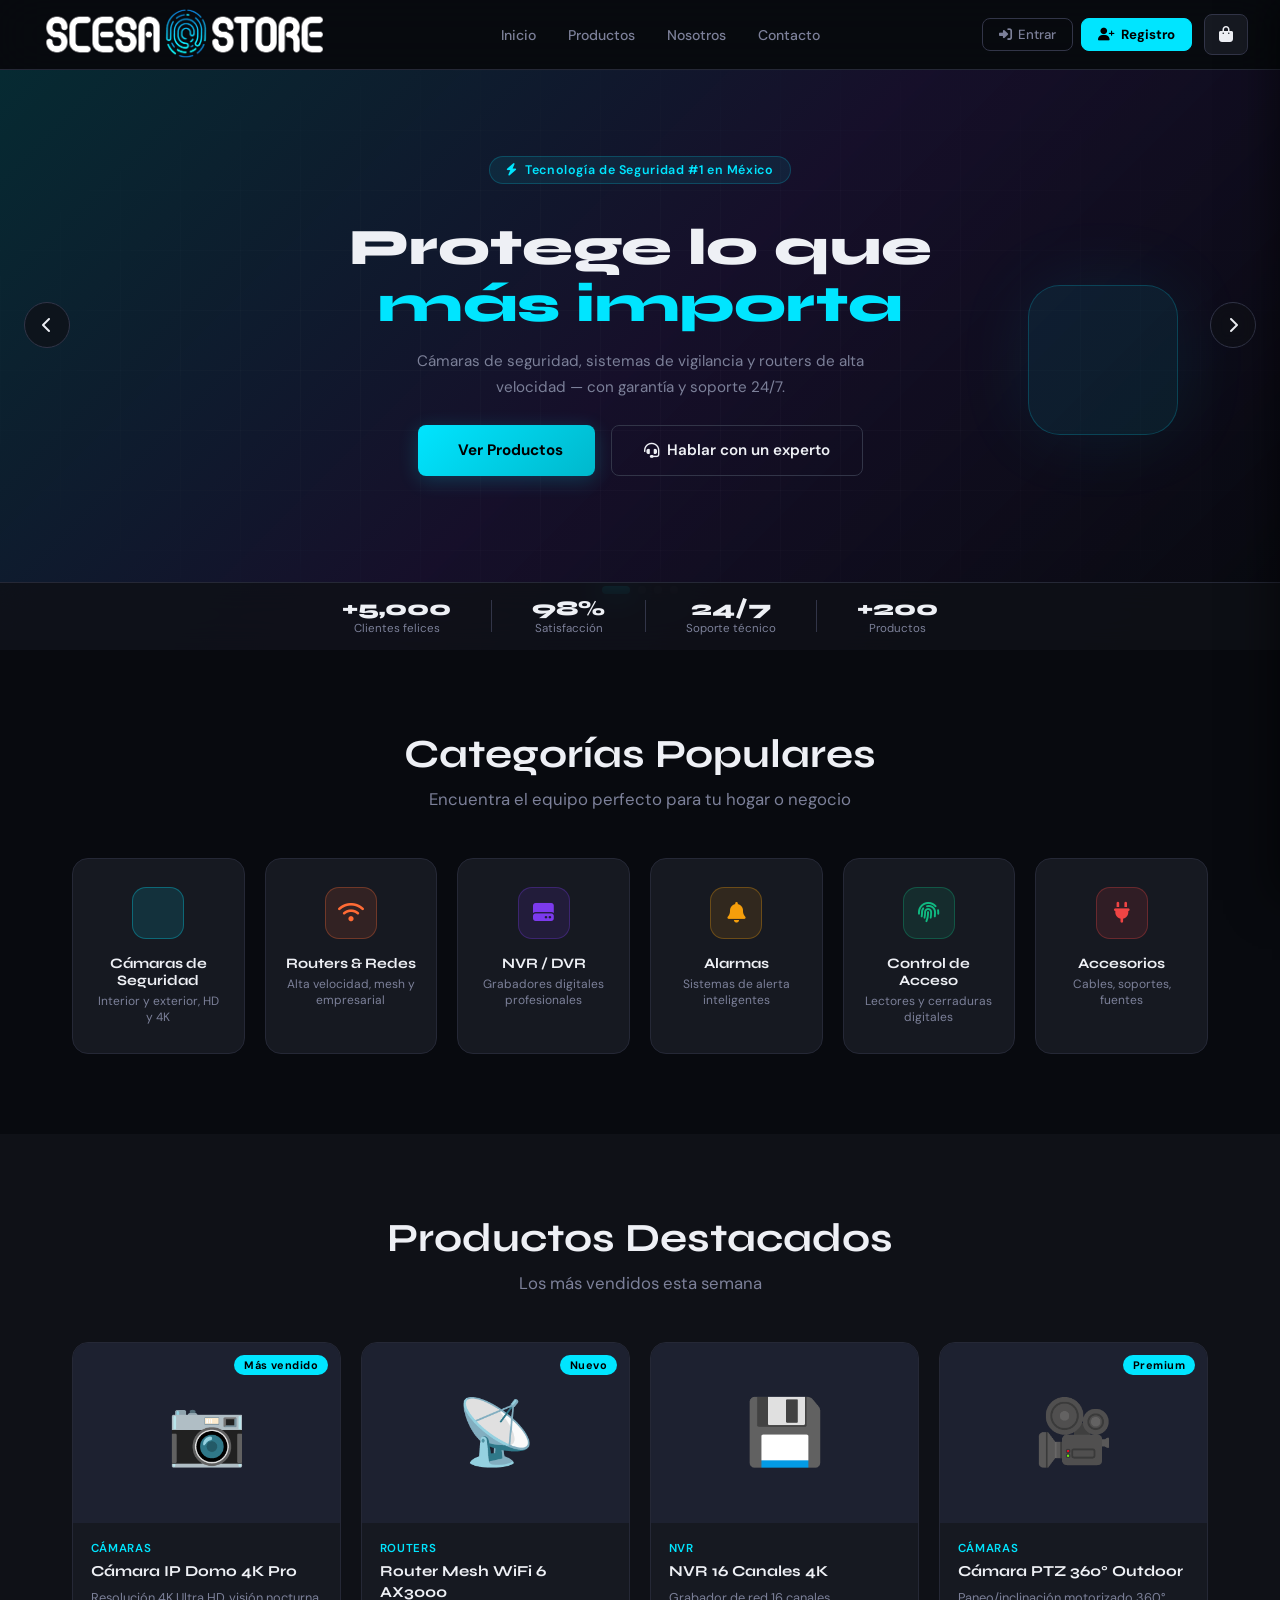
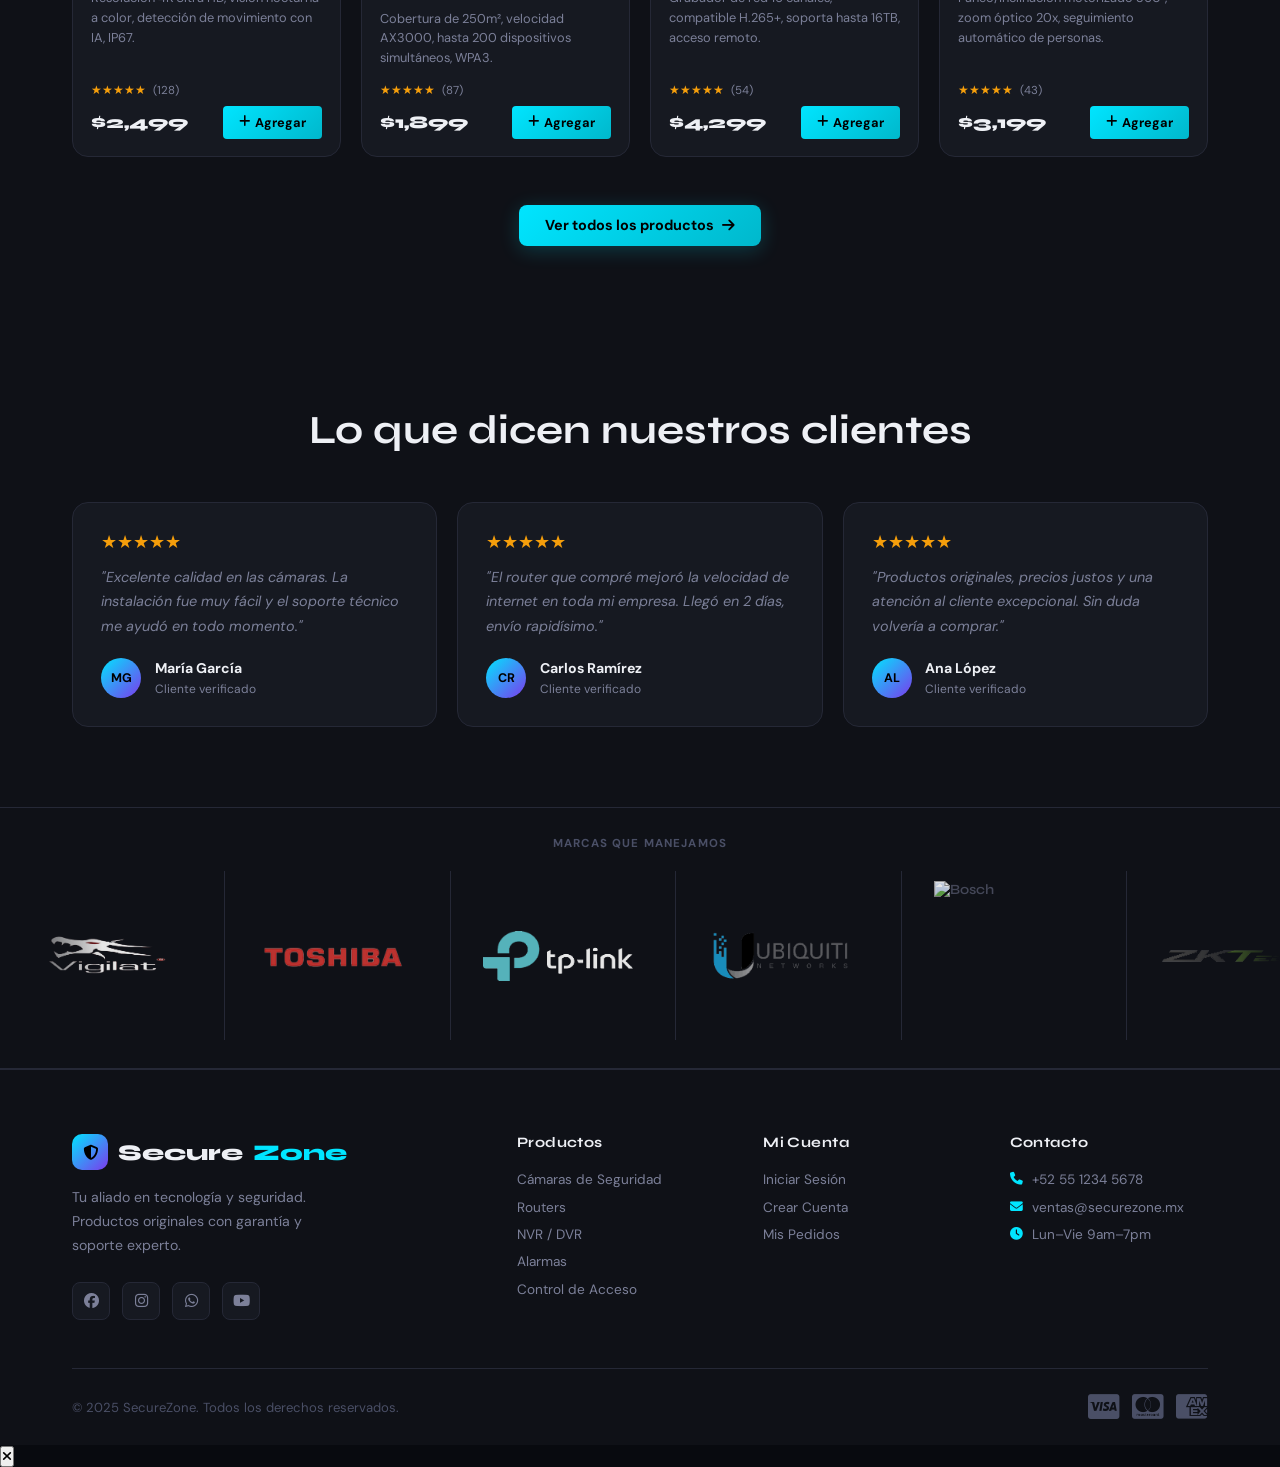
==== commit 3c0623d3: "agrege mas carcas" ====
--- a/index.html
+++ b/index.html
@@ -17,7 +17,7 @@
   <nav id="navbar">
     <div class="nav-inner">
       <div class="nav-logo" onclick="showPage('home')">
-        <img src="img/logotienda.png" alt="Scesa Store" class="nav-logo-img">
+        <img src="logo/logotienda.png" alt="Scesa Store" class="nav-logo-img">
       </div>
 
       <ul class="nav-links" id="navLinks">
@@ -257,32 +257,94 @@
       </div>
     </div>
 
-    <!-- CARRUSEL DE MARCAS -->
+    <!-- CARRUSEL DE MARCAS CON IMÁGENES -->
     <div class="brands-carousel-section">
       <div class="brands-label">Marcas que manejamos</div>
       <div class="brands-track-wrap">
         <div class="brands-track" id="brandsTrack">
-          <div class="brand-item"><i class="fas fa-shield-halved"></i> Hikvision</div>
-          <div class="brand-item"><i class="fas fa-camera"></i> Dahua</div>
-          <div class="brand-item"><i class="fas fa-wifi"></i> TP-Link</div>
-          <div class="brand-item"><i class="fas fa-network-wired"></i> Ubiquiti</div>
-          <div class="brand-item"><i class="fas fa-bell"></i> Bosch</div>
-          <div class="brand-item"><i class="fas fa-fingerprint"></i> ZKTeco</div>
-          <div class="brand-item"><i class="fas fa-lock"></i> Honeywell</div>
-          <div class="brand-item"><i class="fas fa-satellite-dish"></i> Axis</div>
-          <div class="brand-item"><i class="fas fa-server"></i> Seagate</div>
-          <div class="brand-item"><i class="fas fa-microchip"></i> Western Digital</div>
-          <!-- duplicados para loop infinito -->
-          <div class="brand-item"><i class="fas fa-shield-halved"></i> Hikvision</div>
-          <div class="brand-item"><i class="fas fa-camera"></i> Dahua</div>
-          <div class="brand-item"><i class="fas fa-wifi"></i> TP-Link</div>
-          <div class="brand-item"><i class="fas fa-network-wired"></i> Ubiquiti</div>
-          <div class="brand-item"><i class="fas fa-bell"></i> Bosch</div>
-          <div class="brand-item"><i class="fas fa-fingerprint"></i> ZKTeco</div>
-          <div class="brand-item"><i class="fas fa-lock"></i> Honeywell</div>
-          <div class="brand-item"><i class="fas fa-satellite-dish"></i> Axis</div>
-          <div class="brand-item"><i class="fas fa-server"></i> Seagate</div>
-          <div class="brand-item"><i class="fas fa-microchip"></i> Western Digital</div>
+          <!-- Grupo 1 - Original -->
+          <div class="brand-item">
+            <img src="img/vigilat.png" alt="vigilat" class="brand-logo">
+            <span></span>
+          </div>
+          <div class="brand-item">
+            <img src="img/toshiba.png" alt="Toshiba" class="brand-logo">
+            <span></span>
+          </div>
+          <div class="brand-item">
+            <img src="img/tplink.png" alt="TP-Link" class="brand-logo">
+            <span></span>
+          </div>
+          <div class="brand-item">
+            <img src="img/ubiquiti.png" alt="Ubiquiti" class="brand-logo">
+            <span></span>
+          </div>
+          <div class="brand-item">
+            <img src="img/bosch.png" alt="Bosch" class="brand-logo">
+            <span></span>
+          </div>
+          <div class="brand-item">
+            <img src="img/ZKTenco.png" alt="ZKTeco" class="brand-logo">
+            <span></span>
+          </div>
+          <div class="brand-item">
+            <img src="img/ajhua.png" alt="Honeywell" class="brand-logo">
+            <span></span>
+          </div>
+          <div class="brand-item">
+            <img src="img/ajax.png" alt="Axis" class="brand-logo">
+            <span></span>
+          </div>
+          <div class="brand-item">
+            <img src="img/seagate.png" alt="Seagate" class="brand-logo">
+            <span></span>
+          </div>
+          <div class="brand-item">
+            <img src="img/wd.png" alt="Western Digital" class="brand-logo">
+            <span></span>
+          </div>
+          <!-- Grupo 2 - Duplicado para efecto infinito -->
+           <div class="brand-item">
+            <img src="img/vigilat.png" alt="Hikvision" class="brand-logo">
+            <span></span>
+          </div>
+          <div class="brand-item">
+            <img src="img/toshiba.png" alt="Toshiba" class="brand-logo">
+            <span></span>
+          </div>
+          <div class="brand-item">
+            <img src="img/tplink.png" alt="TP-Link" class="brand-logo">
+            <span></span>
+          </div>
+          <div class="brand-item">
+            <img src="img/ubiquiti.png" alt="Ubiquiti" class="brand-logo">
+            <span></span>
+          </div>
+          <div class="brand-item">
+            <img src="img/bosch.png" alt="Bosch" class="brand-logo">
+            <span></span>
+          </div>
+          <div class="brand-item">
+            <img src="img/ZKTenco.png" alt="ZKTeco" class="brand-logo">
+            <span></span>
+          </div>
+          <div class="brand-item">
+            <img src="img/ajhua.png" alt="Honeywell" class="brand-logo">
+            <span></span>
+          </div>
+          <div class="brand-item">
+            <img src="img/ajax.png" alt="Axis" class="brand-logo">
+            <span></span>
+          </div>
+          <div class="brand-item">
+            <img src="img/seagate.png" alt="Seagate" class="brand-logo">
+            <span></span>
+          </div>
+          <div class="brand-item">
+            <img src="img/wd.png" alt="Western Digital" class="brand-logo">
+            <span></span>
+          </div>
+          </div>
         </div>
       </div>
     </div>
--- a/styles.css
+++ b/styles.css
@@ -849,4 +849,80 @@
 @keyframes brandScroll {
   0%   { transform: translateX(0); }
   100% { transform: translateX(-50%); }
+}
+
+/* ─── ESTILOS PARA LOGOS DE MARCAS EN EL CARRUSEL ─── */
+.brand-logo {
+  width: 150px;
+  height: 150px;
+  object-fit: contain;
+  display: block;
+  filter: brightness(0.9) grayscale(0.2);
+  transition: all var(--transition);
+}
+
+.brand-item:hover .brand-logo {
+  filter: brightness(1) grayscale(0);
+  transform: scale(1.05);
+}
+
+.brand-item {
+  display: flex;
+  align-items: center;
+  gap: 0.65rem;
+  padding: 0.6rem 2rem;
+  border-right: 1px solid var(--border);
+  color: var(--text3);
+  font-size: 0.88rem;
+  font-weight: 600;
+  white-space: nowrap;
+  transition: all var(--transition);
+  cursor: default;
+  font-family: 'Syne', sans-serif;
+  background: transparent;
+}
+
+.brand-item span {
+  transition: color var(--transition);
+}
+
+.brand-item:hover span {
+  color: var(--accent);
+}
+
+/* Responsive para logos */
+@media (max-width: 768px) {
+  .brand-logo {
+    width: 150px;
+    height: 150px;
+  }
+  .brand-item {
+    padding: 0.4rem 1.2rem;
+    gap: 0.4rem;
+    font-size: 0.75rem;
+  }
+}
+
+/* Animación del carrusel de marcas */
+.brands-track {
+  display: flex;
+  gap: 0;
+  width: max-content;
+  animation: brandScroll 30s linear infinite;
+}
+
+.brands-track:hover {
+  animation-play-state: paused;
+}
+
+@keyframes brandScroll {
+  0%   { transform: translateX(0); }
+  100% { transform: translateX(-50%); }
+}
+
+.brands-track-wrap {
+  overflow: hidden;
+  position: relative;
+  mask-image: linear-gradient(to right, transparent 0%, black 8%, black 92%, transparent 100%);
+  -webkit-mask-image: linear-gradient(to right, transparent 0%, black 8%, black 92%, transparent 100%);
 }
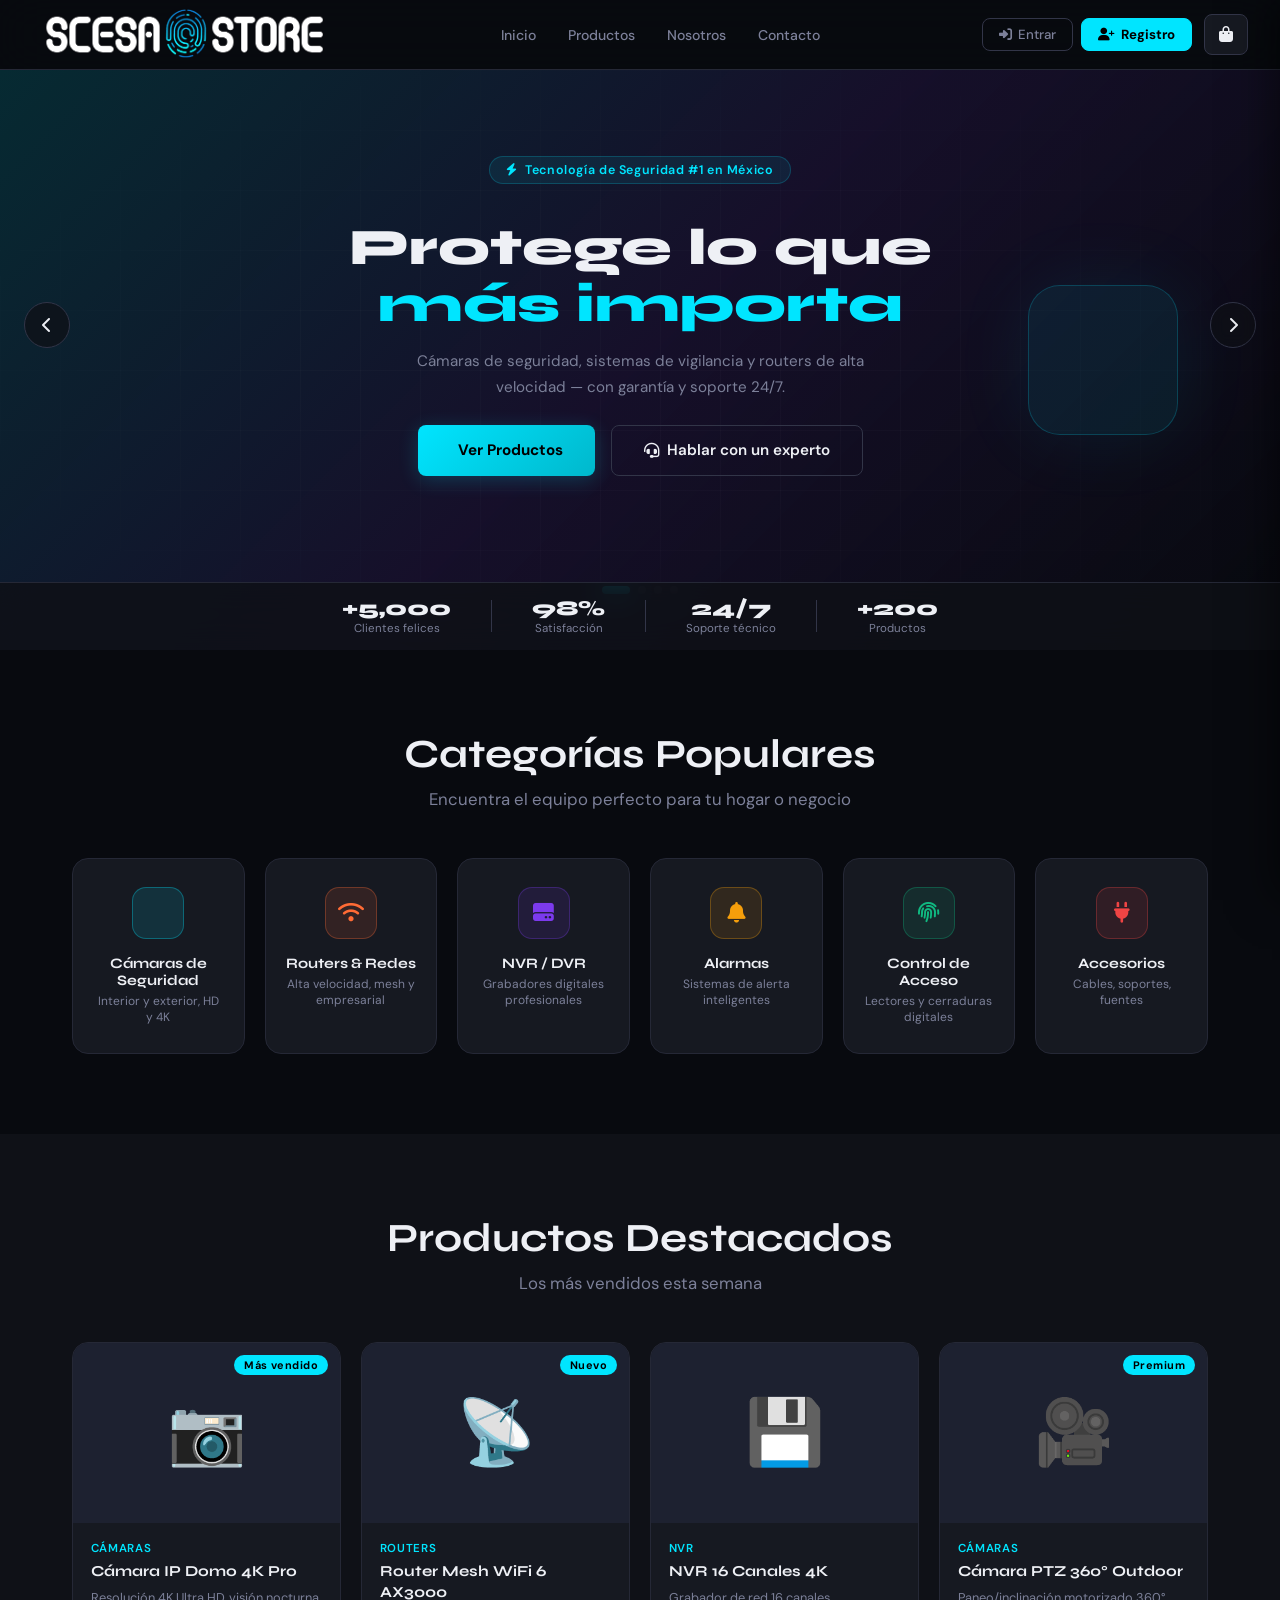
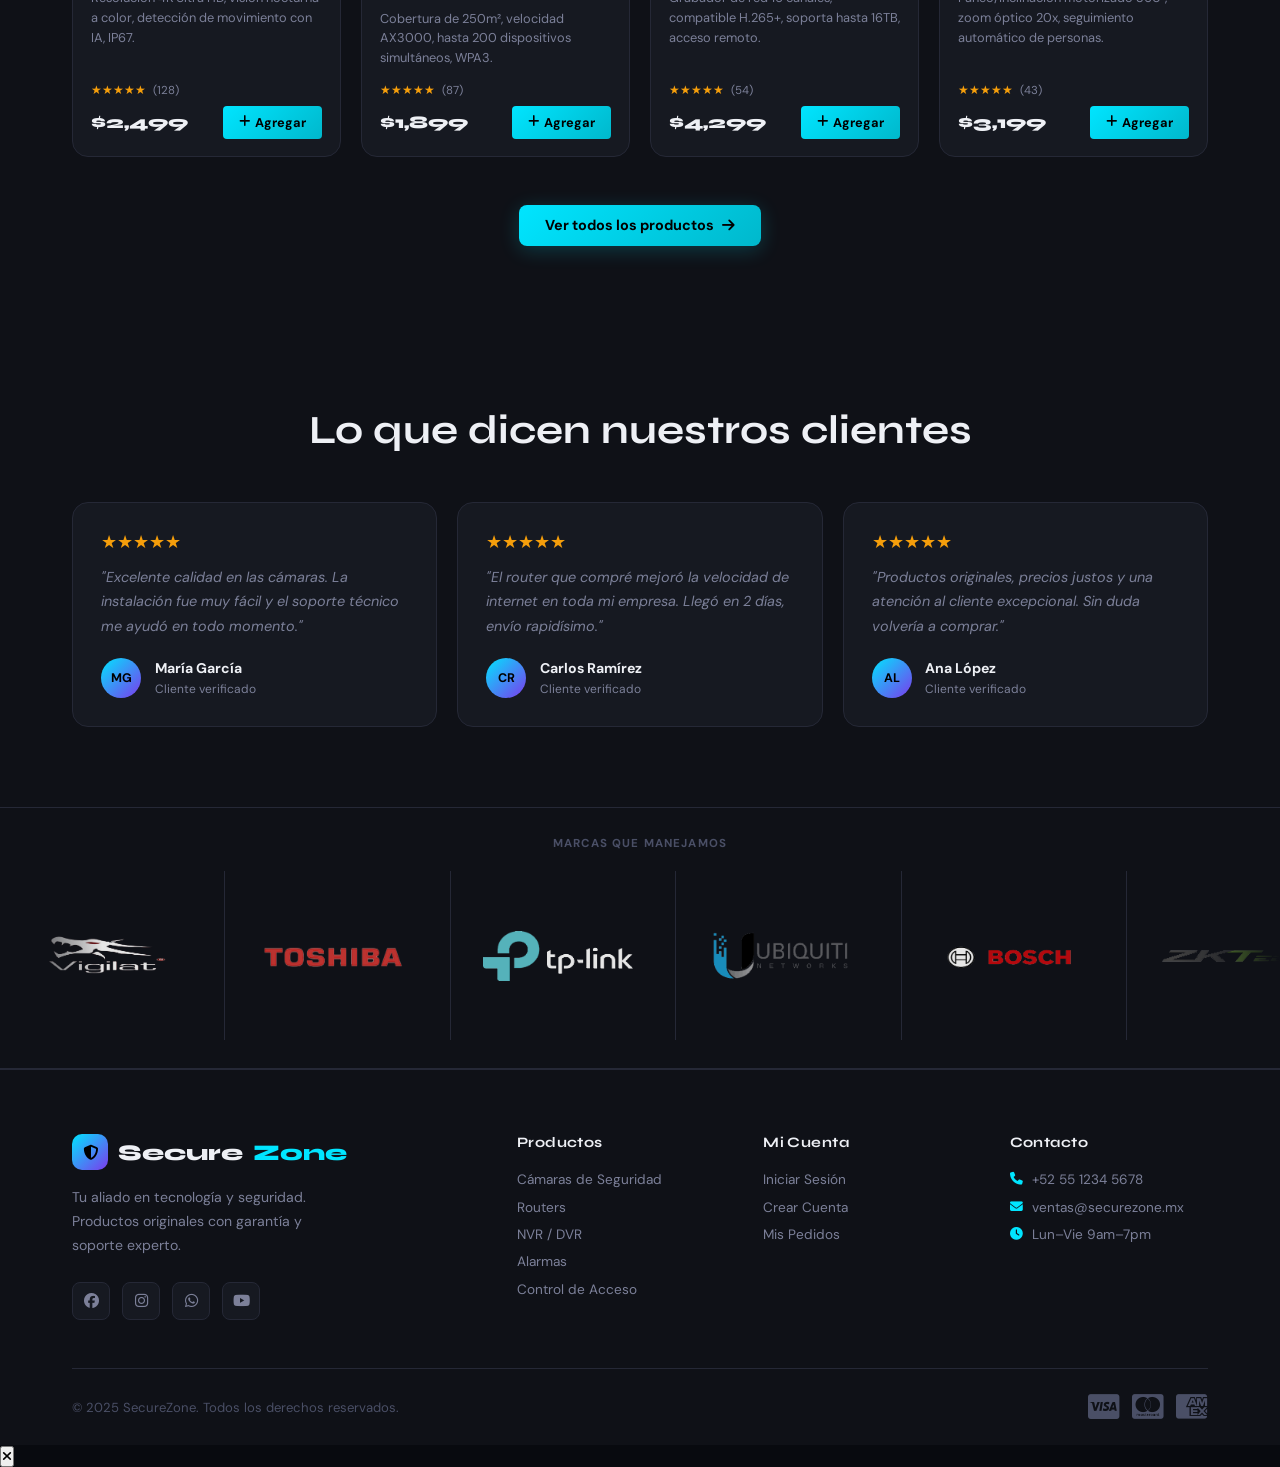
==== commit eb15f099: "se corrigio bosch.png por BOSCH.png y se agregaron las imagenes faltantes de las marcas, ademas se c" ====
--- a/index.html
+++ b/index.html
@@ -280,7 +280,7 @@
             <span></span>
           </div>
           <div class="brand-item">
-            <img src="img/bosch.png" alt="Bosch" class="brand-logo">
+            <img src="img/BOSCH.png" alt="Bosch" class="brand-logo">
             <span></span>
           </div>
           <div class="brand-item">
@@ -321,7 +321,7 @@
             <span></span>
           </div>
           <div class="brand-item">
-            <img src="img/bosch.png" alt="Bosch" class="brand-logo">
+            <img src="img/BOSCH.png" alt="Bosch" class="brand-logo">
             <span></span>
           </div>
           <div class="brand-item">
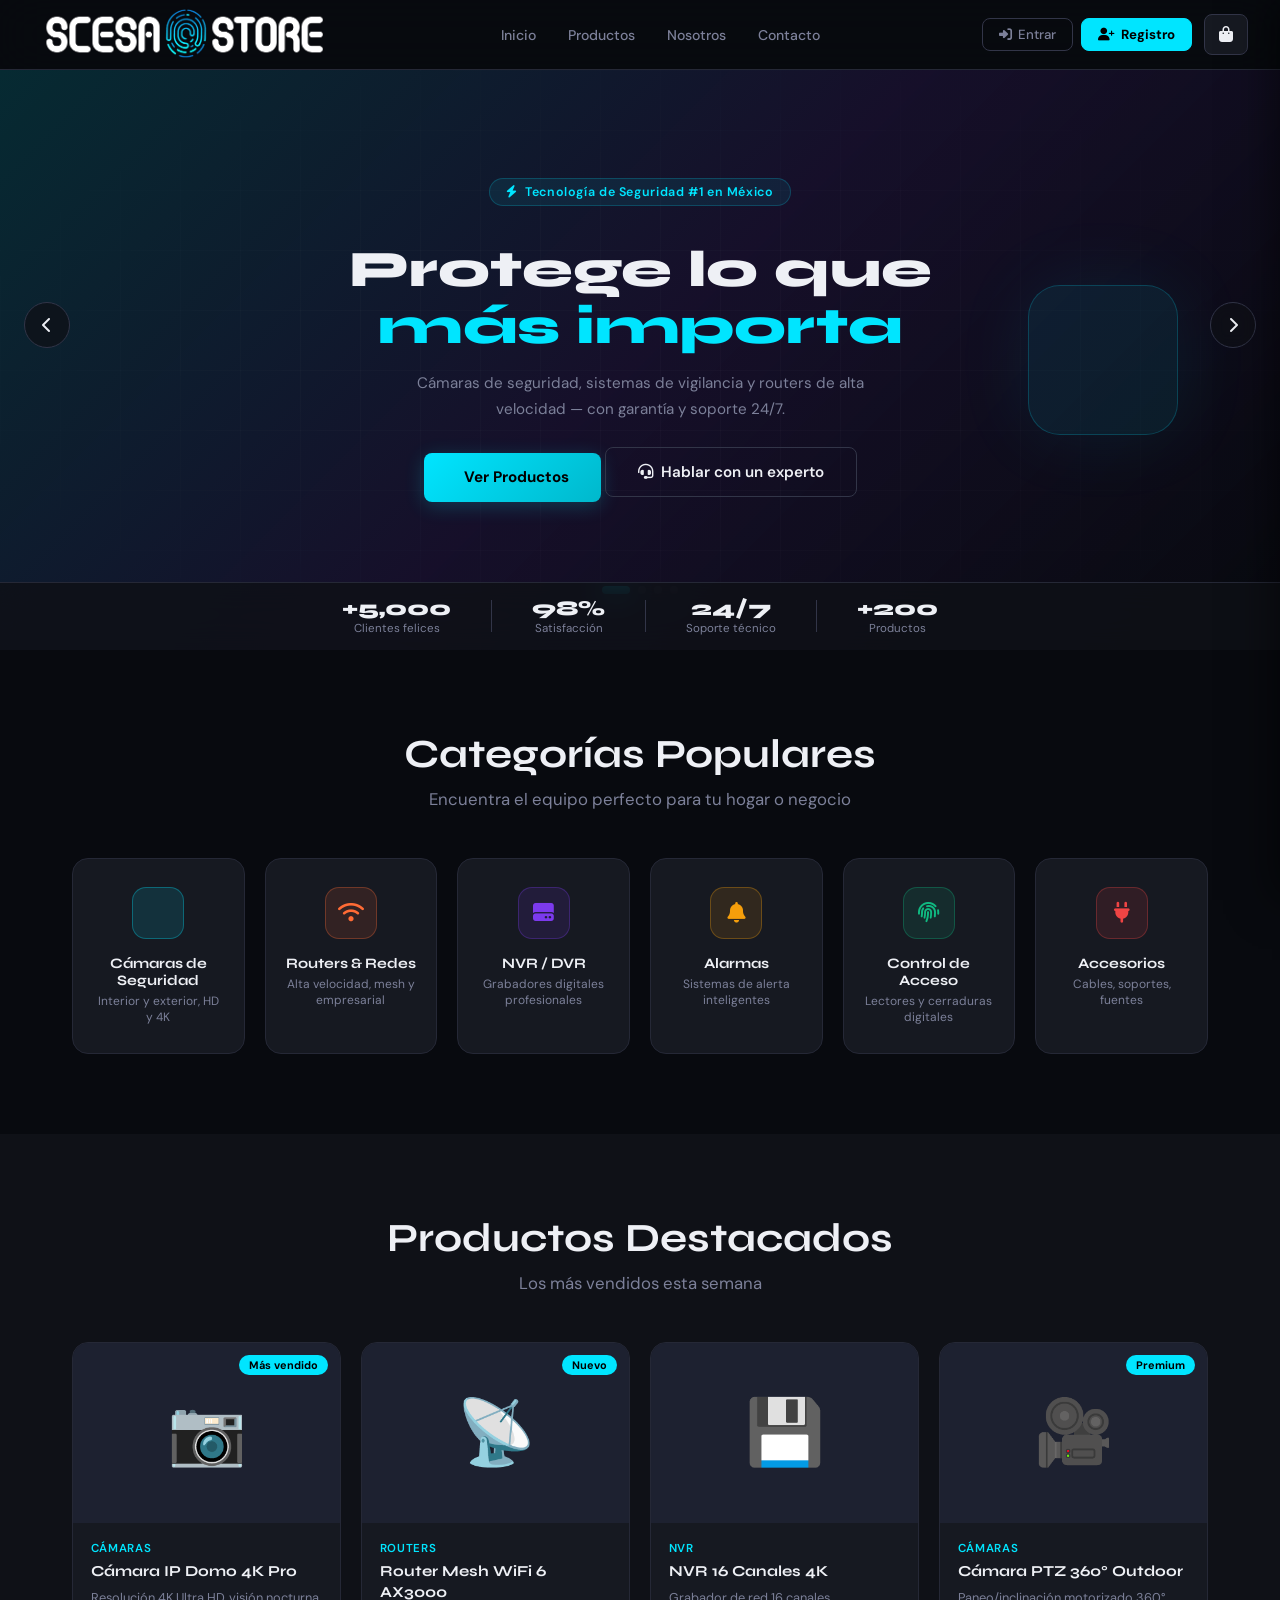
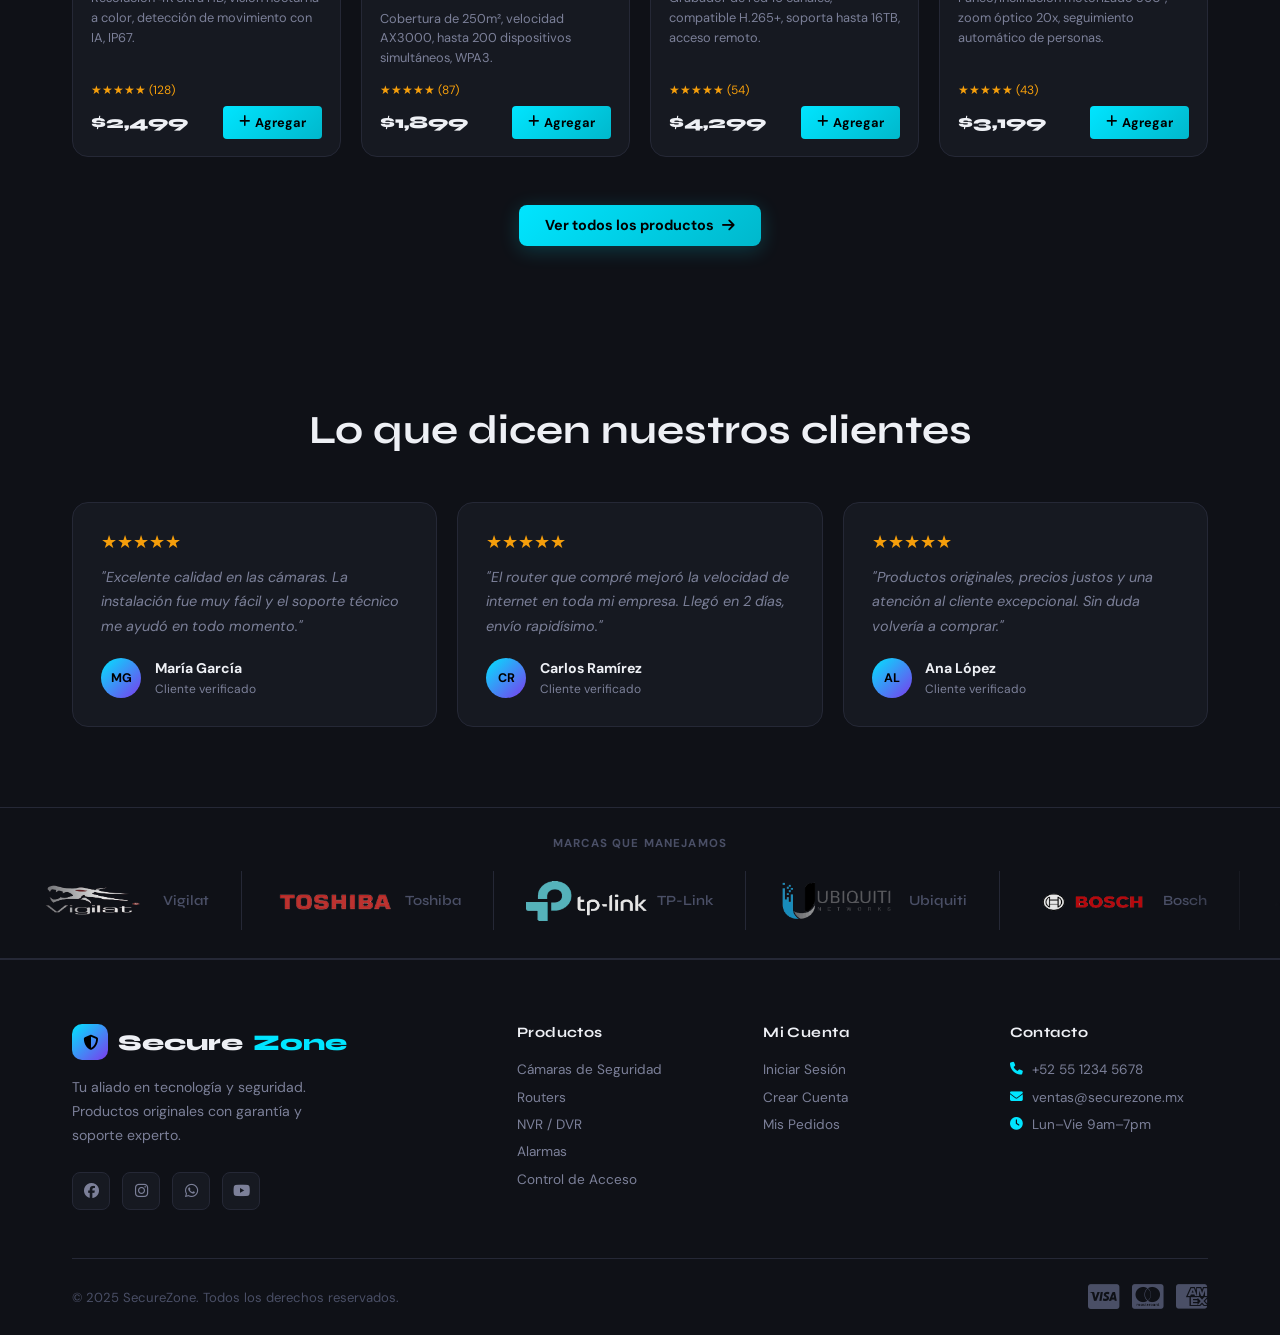
==== commit 8bb85995: "se agrego sql para crear la tabla de usuarios y se corrigieron errores en el login y registro, adema" ====
--- a/index.html
+++ b/index.html
@@ -11,22 +11,18 @@
 </head>
 <body>
 
-  <!-- ═══════════════════════════════════════════
-       NAVBAR
-  ═══════════════════════════════════════════ -->
+  <!-- NAVBAR -->
   <nav id="navbar">
     <div class="nav-inner">
       <div class="nav-logo" onclick="showPage('home')">
         <img src="logo/logotienda.png" alt="Scesa Store" class="nav-logo-img">
       </div>
-
       <ul class="nav-links" id="navLinks">
         <li><a onclick="showPage('home')">Inicio</a></li>
         <li><a onclick="showPage('products')">Productos</a></li>
         <li><a onclick="showPage('about')">Nosotros</a></li>
         <li><a onclick="showPage('contact')">Contacto</a></li>
       </ul>
-
       <div class="nav-actions">
         <div id="navUserArea">
           <button class="nav-btn" onclick="showPage('login')"><i class="fas fa-right-to-bracket"></i> Entrar</button>
@@ -47,9 +43,7 @@
     </div>
   </nav>
 
-  <!-- ═══════════════════════════════════════════
-       CARRITO LATERAL
-  ═══════════════════════════════════════════ -->
+  <!-- CARRITO LATERAL -->
   <div class="cart-overlay" id="cartOverlay" onclick="toggleCart()"></div>
   <aside class="cart-drawer" id="cartDrawer">
     <div class="cart-header">
@@ -73,20 +67,14 @@
     </div>
   </aside>
 
-  <!-- ═══════════════════════════════════════════
-       TOAST / NOTIFICACIONES
-  ═══════════════════════════════════════════ -->
+  <!-- TOAST / NOTIFICACIONES -->
   <div class="toast-container" id="toastContainer"></div>
 
-  <!-- ═══════════════════════════════════════════
-       PÁGINA: HOME
-  ═══════════════════════════════════════════ -->
+  <!-- PÁGINA: HOME -->
   <section class="page active" id="page-home">
-
     <!-- CARRUSEL HERO -->
     <div class="hero-carousel" id="heroCarousel">
       <div class="hero-carousel-track" id="heroTrack">
-
         <div class="hero-slide">
           <div class="hero-slide-bg" style="background:linear-gradient(135deg,rgba(0,229,255,.15) 0%,rgba(124,58,237,.12) 50%,rgba(8,10,15,1) 100%);"></div>
           <div class="hero-slide-grid"></div>
@@ -103,7 +91,6 @@
             <div class="slide-icon-wrap"><i class="fas fa-camera-cctv"></i></div>
           </div>
         </div>
-
         <div class="hero-slide">
           <div class="hero-slide-bg" style="background:linear-gradient(135deg,rgba(255,107,53,.12) 0%,rgba(245,158,11,.08) 50%,rgba(8,10,15,1) 100%);"></div>
           <div class="hero-slide-grid"></div>
@@ -120,7 +107,6 @@
             <div class="slide-icon-wrap" style="background:rgba(255,107,53,.12);border-color:rgba(255,107,53,.3)"><i class="fas fa-wifi" style="color:var(--accent2)"></i></div>
           </div>
         </div>
-
         <div class="hero-slide">
           <div class="hero-slide-bg" style="background:linear-gradient(135deg,rgba(124,58,237,.15) 0%,rgba(0,229,255,.08) 50%,rgba(8,10,15,1) 100%);"></div>
           <div class="hero-slide-grid"></div>
@@ -137,7 +123,6 @@
             <div class="slide-icon-wrap" style="background:rgba(124,58,237,.12);border-color:rgba(124,58,237,.3)"><i class="fas fa-hard-drive" style="color:#a78bfa"></i></div>
           </div>
         </div>
-
         <div class="hero-slide">
           <div class="hero-slide-bg" style="background:linear-gradient(135deg,rgba(16,185,129,.12) 0%,rgba(0,229,255,.08) 50%,rgba(8,10,15,1) 100%);"></div>
           <div class="hero-slide-grid"></div>
@@ -154,7 +139,6 @@
             <div class="slide-icon-wrap" style="background:rgba(16,185,129,.12);border-color:rgba(16,185,129,.3)"><i class="fas fa-fingerprint" style="color:var(--success)"></i></div>
           </div>
         </div>
-
       </div>
       <button class="carousel-btn prev" onclick="heroSlide(-1)"><i class="fas fa-chevron-left"></i></button>
       <button class="carousel-btn next" onclick="heroSlide(1)"><i class="fas fa-chevron-right"></i></button>
@@ -257,94 +241,32 @@
       </div>
     </div>
 
-    <!-- CARRUSEL DE MARCAS CON IMÁGENES -->
+    <!-- CARRUSEL DE MARCAS -->
     <div class="brands-carousel-section">
       <div class="brands-label">Marcas que manejamos</div>
       <div class="brands-track-wrap">
         <div class="brands-track" id="brandsTrack">
-          <!-- Grupo 1 - Original -->
-          <div class="brand-item">
-            <img src="img/vigilat.png" alt="vigilat" class="brand-logo">
-            <span></span>
-          </div>
-          <div class="brand-item">
-            <img src="img/toshiba.png" alt="Toshiba" class="brand-logo">
-            <span></span>
-          </div>
-          <div class="brand-item">
-            <img src="img/tplink.png" alt="TP-Link" class="brand-logo">
-            <span></span>
-          </div>
-          <div class="brand-item">
-            <img src="img/ubiquiti.png" alt="Ubiquiti" class="brand-logo">
-            <span></span>
-          </div>
-          <div class="brand-item">
-            <img src="img/BOSCH.png" alt="Bosch" class="brand-logo">
-            <span></span>
-          </div>
-          <div class="brand-item">
-            <img src="img/ZKTenco.png" alt="ZKTeco" class="brand-logo">
-            <span></span>
-          </div>
-          <div class="brand-item">
-            <img src="img/ajhua.png" alt="Honeywell" class="brand-logo">
-            <span></span>
-          </div>
-          <div class="brand-item">
-            <img src="img/ajax.png" alt="Axis" class="brand-logo">
-            <span></span>
-          </div>
-          <div class="brand-item">
-            <img src="img/seagate.png" alt="Seagate" class="brand-logo">
-            <span></span>
-          </div>
-          <div class="brand-item">
-            <img src="img/wd.png" alt="Western Digital" class="brand-logo">
-            <span></span>
-          </div>
-          <!-- Grupo 2 - Duplicado para efecto infinito -->
-           <div class="brand-item">
-            <img src="img/vigilat.png" alt="Hikvision" class="brand-logo">
-            <span></span>
-          </div>
-          <div class="brand-item">
-            <img src="img/toshiba.png" alt="Toshiba" class="brand-logo">
-            <span></span>
-          </div>
-          <div class="brand-item">
-            <img src="img/tplink.png" alt="TP-Link" class="brand-logo">
-            <span></span>
-          </div>
-          <div class="brand-item">
-            <img src="img/ubiquiti.png" alt="Ubiquiti" class="brand-logo">
-            <span></span>
-          </div>
-          <div class="brand-item">
-            <img src="img/BOSCH.png" alt="Bosch" class="brand-logo">
-            <span></span>
-          </div>
-          <div class="brand-item">
-            <img src="img/ZKTenco.png" alt="ZKTeco" class="brand-logo">
-            <span></span>
-          </div>
-          <div class="brand-item">
-            <img src="img/ajhua.png" alt="Honeywell" class="brand-logo">
-            <span></span>
-          </div>
-          <div class="brand-item">
-            <img src="img/ajax.png" alt="Axis" class="brand-logo">
-            <span></span>
-          </div>
-          <div class="brand-item">
-            <img src="img/seagate.png" alt="Seagate" class="brand-logo">
-            <span></span>
-          </div>
-          <div class="brand-item">
-            <img src="img/wd.png" alt="Western Digital" class="brand-logo">
-            <span></span>
-          </div>
-          </div>
+          <div class="brand-item"><img src="img/vigilat.png" alt="Vigilat" class="brand-logo"><span>Vigilat</span></div>
+          <div class="brand-item"><img src="img/toshiba.png" alt="Toshiba" class="brand-logo"><span>Toshiba</span></div>
+          <div class="brand-item"><img src="img/tplink.png" alt="TP-Link" class="brand-logo"><span>TP-Link</span></div>
+          <div class="brand-item"><img src="img/ubiquiti.png" alt="Ubiquiti" class="brand-logo"><span>Ubiquiti</span></div>
+          <div class="brand-item"><img src="img/BOSCH.png" alt="Bosch" class="brand-logo"><span>Bosch</span></div>
+          <div class="brand-item"><img src="img/ZKTenco.png" alt="ZKTeco" class="brand-logo"><span>ZKTeco</span></div>
+          <div class="brand-item"><img src="img/ajhua.png" alt="Dahua" class="brand-logo"><span>Dahua</span></div>
+          <div class="brand-item"><img src="img/ajax.png" alt="Ajax" class="brand-logo"><span>Ajax</span></div>
+          <div class="brand-item"><img src="img/seagate.png" alt="Seagate" class="brand-logo"><span>Seagate</span></div>
+          <div class="brand-item"><img src="img/wd.png" alt="Western Digital" class="brand-logo"><span>WD</span></div>
+          <!-- Duplicado para efecto infinito -->
+          <div class="brand-item"><img src="img/vigilat.png" alt="Vigilat" class="brand-logo"><span>Vigilat</span></div>
+          <div class="brand-item"><img src="img/toshiba.png" alt="Toshiba" class="brand-logo"><span>Toshiba</span></div>
+          <div class="brand-item"><img src="img/tplink.png" alt="TP-Link" class="brand-logo"><span>TP-Link</span></div>
+          <div class="brand-item"><img src="img/ubiquiti.png" alt="Ubiquiti" class="brand-logo"><span>Ubiquiti</span></div>
+          <div class="brand-item"><img src="img/BOSCH.png" alt="Bosch" class="brand-logo"><span>Bosch</span></div>
+          <div class="brand-item"><img src="img/ZKTenco.png" alt="ZKTeco" class="brand-logo"><span>ZKTeco</span></div>
+          <div class="brand-item"><img src="img/ajhua.png" alt="Dahua" class="brand-logo"><span>Dahua</span></div>
+          <div class="brand-item"><img src="img/ajax.png" alt="Ajax" class="brand-logo"><span>Ajax</span></div>
+          <div class="brand-item"><img src="img/seagate.png" alt="Seagate" class="brand-logo"><span>Seagate</span></div>
+          <div class="brand-item"><img src="img/wd.png" alt="Western Digital" class="brand-logo"><span>WD</span></div>
         </div>
       </div>
     </div>
@@ -402,9 +324,7 @@
     </footer>
   </section>
 
-  <!-- ═══════════════════════════════════════════
-       PÁGINA: PRODUCTOS
-  ═══════════════════════════════════════════ -->
+  <!-- PÁGINA: PRODUCTOS -->
   <section class="page" id="page-products">
     <div class="page-hero-sm">
       <div class="container">
@@ -446,9 +366,7 @@
     </div>
   </section>
 
-  <!-- ═══════════════════════════════════════════
-       PÁGINA: LOGIN
-  ═══════════════════════════════════════════ -->
+  <!-- PÁGINA: LOGIN -->
   <section class="page" id="page-login">
     <div class="auth-page">
       <div class="auth-left">
@@ -490,9 +408,7 @@
     </div>
   </section>
 
-  <!-- ═══════════════════════════════════════════
-       PÁGINA: REGISTRO
-  ═══════════════════════════════════════════ -->
+  <!-- PÁGINA: REGISTRO -->
   <section class="page" id="page-register">
     <div class="auth-page">
       <div class="auth-left">
@@ -554,9 +470,7 @@
     </div>
   </section>
 
-  <!-- ═══════════════════════════════════════════
-       PÁGINA: CHECKOUT
-  ═══════════════════════════════════════════ -->
+  <!-- PÁGINA: CHECKOUT -->
   <section class="page" id="page-checkout">
     <div class="page-hero-sm">
       <div class="container">
@@ -573,8 +487,6 @@
     <div class="section">
       <div class="container">
         <div class="checkout-layout">
-
-          <!-- PASO 1: DATOS DE ENVÍO -->
           <div class="checkout-main" id="checkoutStep1">
             <div class="checkout-card">
               <h3><i class="fas fa-map-marker-alt"></i> Datos de Envío</h3>
@@ -633,16 +545,10 @@
               </form>
             </div>
           </div>
-
-          <!-- PASO 2: PAGO -->
           <div class="checkout-main" id="checkoutStep2" style="display:none">
             <div class="checkout-card">
               <h3><i class="fas fa-credit-card"></i> Datos de Pago</h3>
-              <div class="card-brands">
-                <i class="fab fa-cc-visa" title="Visa"></i>
-                <i class="fab fa-cc-mastercard" title="Mastercard"></i>
-                <i class="fab fa-cc-amex" title="Amex"></i>
-              </div>
+              <div class="card-brands"><i class="fab fa-cc-visa"></i><i class="fab fa-cc-mastercard"></i><i class="fab fa-cc-amex"></i></div>
               <div class="credit-card-visual" id="cardVisual">
                 <div class="card-front">
                   <div class="card-chip"><i class="fas fa-microchip"></i></div>
@@ -668,11 +574,11 @@
                     <div class="input-wrap"><i class="fas fa-calendar"></i><input type="text" id="cardExp" placeholder="MM/AA" maxlength="5" required oninput="formatExpiry(this); updateCard()" /></div>
                   </div>
                   <div class="form-group">
-                    <label>CVV <i class="fas fa-question-circle" title="3 dígitos al reverso"></i></label>
+                    <label>CVV</label>
                     <div class="input-wrap"><i class="fas fa-lock"></i><input type="text" id="cardCvv" placeholder="•••" maxlength="4" required /></div>
                   </div>
                 </div>
-                <div class="secure-badge"><i class="fas fa-lock"></i> Pago 100% seguro y encriptado — SSL 256-bit</div>
+                <div class="secure-badge"><i class="fas fa-lock"></i> Pago 100% seguro — SSL 256-bit</div>
                 <div class="checkout-btn-row">
                   <button type="button" class="btn-ghost" onclick="goToStep(1)"><i class="fas fa-arrow-left"></i> Volver</button>
                   <button type="button" class="btn-submit" onclick="processPayment()"><i class="fas fa-lock"></i> Pagar Ahora</button>
@@ -680,23 +586,18 @@
               </form>
             </div>
           </div>
-
-          <!-- PASO 3: CONFIRMACIÓN -->
           <div class="checkout-main" id="checkoutStep3" style="display:none">
             <div class="checkout-card confirmation">
               <div class="confirm-icon"><i class="fas fa-circle-check"></i></div>
               <h3>¡Pago Exitoso!</h3>
-              <p>Tu pedido ha sido confirmado. Recibirás un correo con los detalles.</p>
+              <p>Tu pedido ha sido confirmado.</p>
               <div class="order-number">Pedido #<span id="orderNumber"></span></div>
-              <div class="confirm-details" id="confirmDetails"></div>
               <div class="confirm-btns">
                 <button class="btn-accent" onclick="showPage('home')"><i class="fas fa-house"></i> Ir al Inicio</button>
                 <button class="btn-ghost" onclick="showPage('products')"><i class="fas fa-grid-2"></i> Seguir Comprando</button>
               </div>
             </div>
           </div>
-
-          <!-- RESUMEN DE PEDIDO -->
           <div class="checkout-sidebar">
             <div class="checkout-card">
               <h3>Resumen del Pedido</h3>
@@ -707,21 +608,13 @@
                 <div class="total-row total"><span>Total</span><span id="chkTotal">$0.00</span></div>
               </div>
             </div>
-            <div class="secure-info">
-              <div><i class="fas fa-shield-halved"></i> Compra protegida</div>
-              <div><i class="fas fa-rotate-left"></i> 30 días de devolución</div>
-              <div><i class="fas fa-truck-fast"></i> Envío gratis a todo México</div>
-            </div>
-          </div>
-
+          </div>
         </div>
       </div>
     </div>
   </section>
 
-  <!-- ═══════════════════════════════════════════
-       PÁGINA: ACERCA DE
-  ═══════════════════════════════════════════ -->
+  <!-- PÁGINA: ACERCA DE -->
   <section class="page" id="page-about">
     <div class="page-hero-sm">
       <div class="container">
@@ -753,9 +646,7 @@
     </div>
   </section>
 
-  <!-- ═══════════════════════════════════════════
-       PÁGINA: CONTACTO
-  ═══════════════════════════════════════════ -->
+  <!-- PÁGINA: CONTACTO -->
   <section class="page" id="page-contact">
     <div class="page-hero-sm">
       <div class="container">
@@ -812,9 +703,7 @@
     </div>
   </section>
 
-  <!-- ═══════════════════════════════════════════
-       MODAL: DETALLE DE PRODUCTO
-  ═══════════════════════════════════════════ -->
+  <!-- MODAL PRODUCTO -->
   <div class="modal-overlay" id="productModal" onclick="closeModal(event)">
     <div class="modal-box">
       <button class="modal-close" onclick="closeProductModal()"><i class="fas fa-xmark"></i></button>
--- a/styles.css
+++ b/styles.css
@@ -63,10 +63,6 @@
   0%, 100% { transform: translateY(0); }
   50%       { transform: translateY(-12px); }
 }
-@keyframes pulse-ring {
-  0%   { transform: scale(1); opacity: 0.8; }
-  100% { transform: scale(1.5); opacity: 0; }
-}
 @keyframes slideInRight {
   from { transform: translateX(100%); opacity: 0; }
   to   { transform: translateX(0); opacity: 1; }
@@ -79,12 +75,9 @@
   from { transform: translateX(0); opacity: 1; }
   to   { transform: translateX(110%); opacity: 0; }
 }
-@keyframes spin {
-  to { transform: rotate(360deg); }
-}
-@keyframes shimmer {
-  from { background-position: -200% 0; }
-  to   { background-position: 200% 0; }
+@keyframes brandScroll {
+  0%   { transform: translateX(0); }
+  100% { transform: translateX(-50%); }
 }
 
 /* ─── LAYOUT ─── */
@@ -101,6 +94,24 @@
 .page.active { display: block; }
 #page-home { padding-top: 0; }
 
+/* ─── PAGE HERO SMALL ─── */
+.page-hero-sm {
+  background: linear-gradient(135deg, var(--surface), var(--surface2));
+  border-bottom: 1px solid var(--border);
+  padding: 3rem 0;
+  text-align: center;
+}
+.page-hero-sm h1 {
+  font-family: 'Syne', sans-serif;
+  font-size: 2.5rem;
+  font-weight: 800;
+  margin-bottom: 0.5rem;
+}
+.page-hero-sm p {
+  color: var(--text2);
+  font-size: 1rem;
+}
+
 /* ─── NAVBAR ─── */
 nav {
   position: fixed; top: 0; left: 0; right: 0; z-index: 1000;
@@ -110,7 +121,6 @@
 }
 .nav-inner { max-width: 1300px; margin: 0 auto; padding: 0 2rem; height: 100%; display: flex; align-items: center; justify-content: space-between; gap: 2rem; }
 
-/* LOGO CON IMAGEN */
 .nav-logo {
   font-family: 'Syne', sans-serif; font-size: 1.4rem; font-weight: 800;
   color: var(--text); display: flex; align-items: center; gap: 10px;
@@ -123,7 +133,6 @@
   display: flex; align-items: center; justify-content: center;
   font-size: .95rem; color: #000;
 }
-/* ESTILOS PARA LA IMAGEN DEL LOGO */
 .nav-logo-img {
   height: 80px;
   width: auto;
@@ -133,10 +142,9 @@
 }
 
 .nav-links { display: flex; gap: 2rem; }
-.nav-links a { color: var(--text2); font-size: .88rem; font-weight: 500; transition: color var(--transition); }
+.nav-links a { color: var(--text2); font-size: .88rem; font-weight: 500; transition: color var(--transition); cursor: pointer; }
 .nav-links a:hover { color: var(--accent); }
 
-/* ===== BOTONES REPARADOS - UNO AL LADO DEL OTRO ===== */
 .nav-actions {
   display: flex;
   align-items: center;
@@ -186,41 +194,22 @@
 .user-greeting { font-size: .85rem; color: var(--text2); }
 .user-greeting strong { color: var(--accent); }
 
-.hamburger { display: none; flex-direction: column; gap: 5px; background: none; border: none; padding: 4px; }
+.hamburger { display: none; flex-direction: column; gap: 5px; background: none; border: none; padding: 4px; cursor: pointer; }
 .hamburger span { display: block; width: 24px; height: 2px; background: var(--text); border-radius: 2px; transition: var(--transition); }
 
-/* ─── RESPONSIVE PARA BOTONES ─── */
 @media (max-width: 768px) {
   .nav-links { display: none; flex-direction: column; position: fixed; top: var(--navbar-h); left: 0; right: 0; background: var(--surface); border-bottom: 1px solid var(--border); padding: 1.5rem; gap: 1.25rem; z-index: 999; }
   .nav-links.open { display: flex; }
   .hamburger { display: flex; }
-  
-  .nav-btn {
-    padding: 6px 12px;
-    font-size: 0.78rem;
-  }
-  .nav-logo-img {
-    height: 36px;
-  }
+  .nav-btn { padding: 6px 12px; font-size: 0.78rem; }
+  .nav-logo-img { height: 36px; }
 }
 
 @media (max-width: 480px) {
-  .nav-btn span {
-    display: none;
-  }
-  .nav-btn {
-    padding: 8px 10px;
-  }
-  .nav-btn i {
-    font-size: 1rem;
-    margin: 0;
-  }
-  .nav-logo-img {
-    height: 32px;
-  }
-  .nav-logo .logo-icon {
-    display: none;
-  }
+  .nav-btn span { display: none; }
+  .nav-btn { padding: 8px 10px; }
+  .nav-btn i { font-size: 1rem; margin: 0; }
+  .nav-logo-img { height: 32px; }
 }
 
 /* ─── CART DRAWER ─── */
@@ -246,41 +235,33 @@
   background: var(--surface2);
 }
 .cart-header h3 { font-family: 'Syne', sans-serif; font-size: 1.1rem; font-weight: 700; display: flex; align-items: center; gap: 8px; color: var(--text); }
-.cart-header h3 i { color: var(--accent); }
-.cart-header button { background: none; border: none; color: var(--text2); font-size: 1.25rem; transition: color var(--transition); }
+.cart-header button { background: none; border: none; color: var(--text2); font-size: 1.25rem; cursor: pointer; transition: color var(--transition); }
 .cart-header button:hover { color: var(--error); }
 
 .cart-items { flex: 1; overflow-y: auto; padding: 1rem; display: flex; flex-direction: column; gap: .75rem; }
-
-.cart-empty { display: flex; flex-direction: column; align-items: center; justify-content: center; height: 100%; gap: 1rem; color: var(--text2); }
+.cart-empty { display: flex; flex-direction: column; align-items: center; justify-content: center; height: 100%; gap: 1rem; color: var(--text2); text-align: center; }
 .cart-empty i { font-size: 3rem; opacity: .3; }
-.cart-empty p { font-size: .95rem; }
 
 .cart-item {
   background: var(--surface2); border: 1px solid var(--border);
   border-radius: var(--radius-sm); padding: .85rem;
   display: flex; gap: .85rem; align-items: flex-start;
-  animation: fadeInUp .25s ease;
 }
 .cart-item-emoji { font-size: 2rem; flex-shrink: 0; width: 50px; height: 50px; background: var(--surface3); border-radius: var(--radius-xs); display: flex; align-items: center; justify-content: center; }
 .cart-item-info { flex: 1; min-width: 0; }
-.cart-item-name { font-size: .88rem; font-weight: 600; margin-bottom: .25rem; white-space: nowrap; overflow: hidden; text-overflow: ellipsis; }
+.cart-item-name { font-size: .88rem; font-weight: 600; margin-bottom: .25rem; }
 .cart-item-price { font-size: .95rem; color: var(--accent); font-weight: 700; }
 .cart-item-controls { display: flex; align-items: center; gap: .4rem; margin-top: .4rem; }
-.qty-btn { background: var(--surface3); border: 1px solid var(--border); color: var(--text); width: 26px; height: 26px; border-radius: 6px; font-size: .85rem; display: flex; align-items: center; justify-content: center; transition: all var(--transition); }
+.qty-btn { background: var(--surface3); border: 1px solid var(--border); color: var(--text); width: 26px; height: 26px; border-radius: 6px; font-size: .85rem; cursor: pointer; transition: all var(--transition); }
 .qty-btn:hover { border-color: var(--accent); color: var(--accent); }
 .qty-num { font-size: .9rem; font-weight: 600; min-width: 20px; text-align: center; }
-.cart-item-del { background: none; border: none; color: var(--text3); font-size: .85rem; padding: 4px; margin-left: auto; transition: color var(--transition); }
+.cart-item-del { background: none; border: none; color: var(--text3); font-size: .85rem; padding: 4px; margin-left: auto; cursor: pointer; transition: color var(--transition); }
 .cart-item-del:hover { color: var(--error); }
 
 .cart-footer { padding: 1.25rem 1.5rem; border-top: 1px solid var(--border); background: var(--surface2); }
-
-.discount-badge { background: rgba(16,185,129,.12); border: 1px solid rgba(16,185,129,.3); color: var(--success); padding: .45rem .85rem; border-radius: 50px; font-size: .78rem; font-weight: 600; display: flex; align-items: center; gap: 6px; margin-bottom: .85rem; }
-
 .cart-totals { display: flex; flex-direction: column; gap: .4rem; margin-bottom: 1rem; }
 .total-row { display: flex; justify-content: space-between; font-size: .9rem; color: var(--text2); }
 .total-row.total { font-size: 1.1rem; font-weight: 700; color: var(--text); padding-top: .5rem; border-top: 1px solid var(--border); margin-top: .25rem; }
-.total-row.discount { color: var(--success); }
 .free-ship { color: var(--success); font-weight: 600; font-size: .82rem; }
 
 .btn-checkout {
@@ -288,7 +269,7 @@
   background: linear-gradient(135deg, var(--accent), var(--accent-dk));
   color: #000; font-weight: 700; font-size: .95rem; border: none;
   display: flex; align-items: center; justify-content: center; gap: 8px;
-  transition: all var(--transition); box-shadow: 0 4px 20px rgba(0,229,255,.25);
+  cursor: pointer; transition: all var(--transition); box-shadow: 0 4px 20px rgba(0,229,255,.25);
 }
 .btn-checkout:hover { transform: translateY(-2px); box-shadow: 0 8px 30px rgba(0,229,255,.4); }
 
@@ -310,322 +291,6 @@
 .toast.info i    { color: var(--accent); }
 .toast.out { animation: toastOut .35s ease forwards; }
 
-/* ─── HERO ─── */
-.hero {
-  min-height: calc(100vh - var(--navbar-h));
-  display: flex; align-items: center; justify-content: center;
-  text-align: center; padding: 5rem 2rem; position: relative; overflow: hidden;
-}
-.hero-bg {
-  position: absolute; inset: 0; pointer-events: none;
-  background:
-    radial-gradient(ellipse 70% 50% at 50% 0%, rgba(0,229,255,.14) 0%, transparent 65%),
-    radial-gradient(ellipse 45% 40% at 80% 85%, rgba(124,58,237,.1) 0%, transparent 60%),
-    radial-gradient(ellipse 35% 35% at 10% 80%, rgba(255,107,53,.06) 0%, transparent 60%);
-}
-.hero-grid {
-  position: absolute; inset: 0; pointer-events: none;
-  background-image: linear-gradient(rgba(255,255,255,.018) 1px, transparent 1px), linear-gradient(90deg, rgba(255,255,255,.018) 1px, transparent 1px);
-  background-size: 60px 60px;
-  mask-image: radial-gradient(ellipse 80% 80% at 50% 50%, black 30%, transparent 80%);
-}
-.hero-content { position: relative; z-index: 2; max-width: 720px; }
-.hero-badge {
-  display: inline-flex; align-items: center; gap: 7px;
-  background: rgba(0,229,255,.08); border: 1px solid rgba(0,229,255,.2);
-  color: var(--accent); padding: 5px 16px; border-radius: 50px;
-  font-size: .78rem; font-weight: 600; letter-spacing: .05em; margin-bottom: 1.5rem;
-  animation: fadeInDown .6s ease;
-}
-.hero h1 {
-  font-family: 'Syne', sans-serif; font-size: clamp(2.4rem, 7vw, 4.8rem);
-  font-weight: 800; line-height: 1.08; margin-bottom: 1.5rem;
-  animation: fadeInUp .7s ease .1s both;
-}
-.hero h1 em { font-style: normal; color: var(--accent); }
-.hero p { color: var(--text2); font-size: 1.1rem; max-width: 520px; line-height: 1.75; margin: 0 auto 2.5rem; animation: fadeInUp .7s ease .2s both; }
-.hero-cta { display: flex; gap: 1rem; justify-content: center; flex-wrap: wrap; animation: fadeInUp .7s ease .3s both; margin-bottom: 3rem; }
-.hero-stats { display: flex; align-items: center; justify-content: center; gap: 2rem; animation: fadeInUp .7s ease .4s both; flex-wrap: wrap; }
-.stat { display: flex; flex-direction: column; }
-.stat strong { font-family: 'Syne', sans-serif; font-size: 1.6rem; font-weight: 800; color: var(--text); }
-.stat span { font-size: .78rem; color: var(--text2); }
-.stat-divider { width: 1px; height: 36px; background: var(--border2); }
-.hero-visual { position: absolute; right: 5%; top: 50%; transform: translateY(-50%); }
-.hero-card {
-  background: rgba(22,25,33,.9); border: 1px solid rgba(0,229,255,.25);
-  border-radius: var(--radius); padding: 1.25rem 1.75rem;
-  display: flex; align-items: center; gap: 1rem;
-  box-shadow: 0 0 60px rgba(0,229,255,.08);
-}
-.hero-card i { font-size: 2rem; color: var(--accent); }
-.hero-card span { font-size: .85rem; font-weight: 600; }
-.floating { animation: float 4s ease-in-out infinite; }
-.live-dot {
-  width: 10px; height: 10px; border-radius: 50%; background: var(--success);
-  position: relative; margin-left: auto;
-}
-.live-dot::after {
-  content: ''; position: absolute; inset: -3px; border-radius: 50%;
-  border: 2px solid var(--success); animation: pulse-ring 1.5s ease infinite;
-}
-
-/* ─── BUTTONS ─── */
-.btn-accent {
-  background: linear-gradient(135deg, var(--accent), var(--accent-dk));
-  color: #000; font-weight: 700; padding: .7rem 1.6rem; border: none;
-  border-radius: var(--radius-sm); font-size: .9rem;
-  display: inline-flex; align-items: center; gap: 8px;
-  transition: all var(--transition); box-shadow: 0 4px 20px rgba(0,229,255,.2);
-}
-.btn-accent:hover { transform: translateY(-2px); box-shadow: 0 8px 30px rgba(0,229,255,.4); }
-.btn-accent.large { padding: .9rem 2rem; font-size: .95rem; }
-
-.btn-ghost {
-  background: none; color: var(--text); font-weight: 600;
-  padding: .7rem 1.6rem; border: 1px solid var(--border2);
-  border-radius: var(--radius-sm); font-size: .9rem;
-  display: inline-flex; align-items: center; gap: 8px;
-  transition: all var(--transition);
-}
-.btn-ghost:hover { border-color: var(--accent); color: var(--accent); }
-.btn-ghost.large { padding: .9rem 2rem; font-size: .95rem; }
-
-.btn-submit {
-  width: 100%; padding: .9rem; border-radius: var(--radius-sm);
-  background: linear-gradient(135deg, var(--accent), var(--accent-dk));
-  color: #000; font-weight: 700; font-size: .95rem; border: none;
-  display: flex; align-items: center; justify-content: center; gap: 8px;
-  transition: all var(--transition); box-shadow: 0 4px 20px rgba(0,229,255,.2);
-  margin-top: .5rem;
-}
-.btn-submit:hover { transform: translateY(-2px); box-shadow: 0 8px 30px rgba(0,229,255,.4); }
-
-.btn-demo {
-  width: 100%; padding: .8rem; border-radius: var(--radius-sm);
-  background: none; border: 1px solid var(--border2);
-  color: var(--text2); font-size: .88rem; font-weight: 500;
-  display: flex; align-items: center; justify-content: center; gap: 8px;
-  transition: all var(--transition);
-}
-.btn-demo:hover { border-color: var(--accent); color: var(--accent); }
-
-/* ─── CATEGORIES ─── */
-.categories-grid { display: grid; grid-template-columns: repeat(auto-fill, minmax(170px, 1fr)); gap: 1.25rem; }
-.cat-card {
-  background: var(--surface2); border: 1px solid var(--border);
-  border-radius: var(--radius); padding: 1.75rem 1.25rem; text-align: center;
-  cursor: pointer; transition: all var(--transition);
-}
-.cat-card:hover { border-color: var(--c, var(--accent)); transform: translateY(-4px); box-shadow: 0 12px 40px rgba(0,0,0,.3); }
-.cat-icon {
-  width: 52px; height: 52px; border-radius: 14px; margin: 0 auto 1rem;
-  background: color-mix(in srgb, var(--c) 12%, transparent);
-  border: 1px solid color-mix(in srgb, var(--c) 30%, transparent);
-  display: flex; align-items: center; justify-content: center;
-  font-size: 1.3rem; color: var(--c);
-}
-.cat-card h4 { font-family: 'Syne', sans-serif; font-size: .9rem; font-weight: 700; margin-bottom: .3rem; }
-.cat-card p { font-size: .75rem; color: var(--text2); }
-
-/* ─── PRODUCTS GRID ─── */
-.products-grid { display: grid; grid-template-columns: repeat(auto-fill, minmax(260px, 1fr)); gap: 1.25rem; }
-
-.product-card {
-  background: var(--surface2); border: 1px solid var(--border);
-  border-radius: var(--radius); overflow: hidden;
-  transition: all var(--transition); cursor: pointer; display: flex; flex-direction: column;
-  animation: fadeIn .3s ease;
-}
-.product-card:hover { border-color: var(--accent); transform: translateY(-5px); box-shadow: 0 16px 48px rgba(0,0,0,.4); }
-
-.product-img {
-  background: var(--surface3); height: 180px;
-  display: flex; align-items: center; justify-content: center;
-  font-size: 4rem; position: relative; overflow: hidden;
-  transition: background var(--transition);
-}
-.product-card:hover .product-img { background: var(--surface2); }
-.product-img .badge-new, .product-img .badge-sale {
-  position: absolute; top: .75rem; right: .75rem;
-  padding: 3px 10px; border-radius: 50px;
-  font-size: .68rem; font-weight: 700; letter-spacing: .04em;
-}
-.badge-new  { background: var(--accent); color: #000; }
-.badge-sale { background: var(--accent2); color: #fff; }
-
-.product-info { padding: 1.1rem; flex: 1; display: flex; flex-direction: column; }
-.product-cat  { font-size: .72rem; font-weight: 600; color: var(--accent); text-transform: uppercase; letter-spacing: .06em; margin-bottom: .35rem; }
-.product-name { font-family: 'Syne', sans-serif; font-size: .95rem; font-weight: 700; margin-bottom: .4rem; line-height: 1.35; }
-.product-desc { font-size: .8rem; color: var(--text2); line-height: 1.55; margin-bottom: .85rem; flex: 1; }
-.product-stars { color: var(--gold); font-size: .75rem; margin-bottom: .5rem; }
-.product-stars span { color: var(--text2); font-size: .72rem; margin-left: 4px; }
-
-.product-footer { display: flex; align-items: center; justify-content: space-between; gap: .5rem; }
-.product-price { font-family: 'Syne', sans-serif; font-size: 1.1rem; font-weight: 800; color: var(--text); }
-.product-price del { font-size: .78rem; color: var(--text3); font-weight: 400; margin-right: .25rem; }
-.btn-add {
-  background: linear-gradient(135deg, var(--accent), var(--accent-dk));
-  color: #000; border: none; padding: .5rem 1rem; border-radius: var(--radius-xs);
-  font-size: .8rem; font-weight: 700; display: flex; align-items: center; gap: 5px;
-  transition: all var(--transition);
-}
-.btn-add:hover { box-shadow: 0 4px 16px rgba(0,229,255,.4); transform: scale(1.05); }
-
-/* ─── PRODUCTS TOOLBAR ─── */
-.products-toolbar { display: flex; align-items: center; gap: 1rem; margin-bottom: 2rem; flex-wrap: wrap; }
-.search-box { display: flex; align-items: center; gap: .5rem; background: var(--surface2); border: 1px solid var(--border); border-radius: var(--radius-sm); padding: .5rem 1rem; min-width: 220px; flex: 1; }
-.search-box i { color: var(--text2); }
-.search-box input { background: none; border: none; color: var(--text); font-size: .9rem; flex: 1; outline: none; }
-.filter-tabs { display: flex; gap: .4rem; flex-wrap: wrap; }
-.filter-tab { background: none; border: 1px solid var(--border); color: var(--text2); padding: .4rem .9rem; border-radius: 50px; font-size: .78rem; font-weight: 500; transition: all var(--transition); }
-.filter-tab.active { background: var(--accent); color: #000; border-color: var(--accent); font-weight: 700; }
-.filter-tab:hover:not(.active) { border-color: var(--accent); color: var(--accent); }
-.sort-box select { background: var(--surface2); border: 1px solid var(--border); color: var(--text); padding: .5rem .85rem; border-radius: var(--radius-sm); font-size: .85rem; outline: none; cursor: pointer; }
-.no-results { text-align: center; padding: 5rem 0; color: var(--text2); }
-.no-results i { font-size: 3rem; margin-bottom: 1rem; display: block; opacity: .3; }
-
-/* ─── PROMO BANNER ─── */
-.promo-banner {
-  background: linear-gradient(135deg, rgba(0,229,255,.08), rgba(124,58,237,.1));
-  border: 1px solid rgba(0,229,255,.2); border-radius: var(--radius);
-  padding: 3rem; display: flex; align-items: center; justify-content: space-between;
-  gap: 2rem; flex-wrap: wrap;
-}
-.promo-tag { display: inline-flex; align-items: center; gap: 6px; background: rgba(0,229,255,.1); color: var(--accent); padding: 4px 12px; border-radius: 50px; font-size: .75rem; font-weight: 600; letter-spacing: .04em; margin-bottom: .75rem; }
-.promo-text h3 { font-family: 'Syne', sans-serif; font-size: 1.75rem; font-weight: 800; margin-bottom: .75rem; }
-.promo-text h3 em { font-style: normal; color: var(--accent); }
-.promo-text p { color: var(--text2); max-width: 480px; margin-bottom: 1.25rem; line-height: 1.65; }
-.promo-icons { display: flex; gap: 1.25rem; }
-.promo-icon { width: 64px; height: 64px; border-radius: 50%; background: rgba(0,229,255,.1); border: 1px solid rgba(0,229,255,.2); display: flex; align-items: center; justify-content: center; font-size: 1.5rem; color: var(--accent); }
-
-/* ─── TESTIMONIALS ─── */
-.testimonials-grid { display: grid; grid-template-columns: repeat(auto-fill, minmax(300px, 1fr)); gap: 1.25rem; }
-.testimonial { background: var(--surface2); border: 1px solid var(--border); border-radius: var(--radius); padding: 1.75rem; }
-.stars { color: var(--gold); font-size: 1.1rem; margin-bottom: .75rem; }
-.testimonial > p { color: var(--text2); font-size: .9rem; line-height: 1.7; margin-bottom: 1.25rem; font-style: italic; }
-.testimonial-author { display: flex; align-items: center; gap: .85rem; }
-.avatar { width: 40px; height: 40px; border-radius: 50%; background: linear-gradient(135deg, var(--accent), var(--accent3)); display: flex; align-items: center; justify-content: center; font-size: .78rem; font-weight: 700; color: #000; flex-shrink: 0; }
-.testimonial-author strong { font-size: .88rem; display: block; }
-.testimonial-author span { font-size: .75rem; color: var(--text2); }
-
-/* ─── FOOTER ─── */
-footer {
-  background: var(--surface);
-  border-top: 1px solid var(--border);
-  padding: 4rem 0 0;
-}
-.footer-grid {
-  display: grid;
-  grid-template-columns: 2fr 1fr 1fr 1fr;
-  gap: 3rem;
-  padding-bottom: 3rem;
-}
-.footer-brand p {
-  color: var(--text2);
-  font-size: .88rem;
-  line-height: 1.7;
-  margin-bottom: 1.5rem;
-  max-width: 280px;
-}
-.social-links {
-  display: flex;
-  gap: .75rem;
-}
-.social-links a {
-  width: 38px; height: 38px;
-  border-radius: var(--radius-sm);
-  background: var(--surface2);
-  border: 1px solid var(--border);
-  display: flex; align-items: center; justify-content: center;
-  color: var(--text2); font-size: .95rem;
-  transition: all var(--transition);
-}
-.social-links a:hover {
-  border-color: var(--accent);
-  color: var(--accent);
-  background: rgba(0,229,255,.06);
-}
-.footer-col h5 {
-  font-family: 'Syne', sans-serif;
-  font-size: .9rem;
-  font-weight: 700;
-  color: var(--text);
-  margin-bottom: 1.25rem;
-  letter-spacing: .03em;
-}
-.footer-col ul {
-  display: flex;
-  flex-direction: column;
-  gap: .65rem;
-}
-.footer-col ul li {
-  font-size: .85rem;
-  color: var(--text2);
-  display: flex;
-  align-items: center;
-  gap: .5rem;
-  transition: color var(--transition);
-}
-.footer-col ul li a {
-  color: var(--text2);
-  font-size: .85rem;
-  transition: color var(--transition);
-}
-.footer-col ul li a:hover,
-.footer-col ul li a:hover { color: var(--accent); }
-.footer-col ul li i {
-  color: var(--accent);
-  font-size: .8rem;
-  width: 14px;
-  flex-shrink: 0;
-}
-.footer-bottom {
-  border-top: 1px solid var(--border);
-  padding: 1.5rem 0;
-  display: flex;
-  align-items: center;
-  justify-content: space-between;
-  gap: 1rem;
-  flex-wrap: wrap;
-}
-.footer-bottom p {
-  color: var(--text3);
-  font-size: .82rem;
-}
-.payment-icons {
-  display: flex;
-  gap: .75rem;
-  font-size: 1.75rem;
-  color: var(--text3);
-}
-.payment-icons i:hover { color: var(--text2); }
-
-@media (max-width: 900px) {
-  .footer-grid {
-    grid-template-columns: 1fr 1fr;
-    gap: 2rem;
-  }
-}
-@media (max-width: 560px) {
-  .footer-grid {
-    grid-template-columns: 1fr;
-    gap: 1.75rem;
-  }
-  .footer-bottom {
-    flex-direction: column;
-    text-align: center;
-  }
-}
-
-/* ─── AUTH PAGES ─── */
-.auth-page { min-height: calc(100vh - var(--navbar-h)); display: grid; grid-template-columns: 1fr 1fr; }
-.auth-left { background: linear-gradient(135deg, rgba(0,229,255,.06), rgba(124,58,237,.08)); border-right: 1px solid var(--border); display: flex; align-items: center; justify-content: center; padding: 4rem 3rem; }
-.auth-brand { max-width: 420px; }
-.auth-brand h2 { font-family: 'Syne', sans-serif; font-size: 2rem; font-weight: 800; margin: 1.5rem 0 .75rem; }
-.auth-brand > p { color: var(--text2); line-height: 1.7; margin-bottom: 2rem; }
-.auth-right { display: flex; align-items: center; justify-content: center; padding: 3rem 2.5rem; }
-.auth-form-card { width: 100%; max-width: 440px; }
-.auth-form-card h3 { font-family: 'Syne', sans-serif; }
 /* ─── HERO CAROUSEL ─── */
 .hero-carousel {
   position: relative;
@@ -633,7 +298,6 @@
   overflow: hidden;
   background: var(--bg);
   padding-top: var(--navbar-h);
-  margin-top: 0;
 }
 .hero-carousel-track {
   display: flex;
@@ -659,9 +323,7 @@
   position: absolute;
   inset: 0;
   pointer-events: none;
-  background-image:
-    linear-gradient(rgba(255,255,255,.018) 1px, transparent 1px),
-    linear-gradient(90deg, rgba(255,255,255,.018) 1px, transparent 1px);
+  background-image: linear-gradient(rgba(255,255,255,.018) 1px, transparent 1px), linear-gradient(90deg, rgba(255,255,255,.018) 1px, transparent 1px);
   background-size: 60px 60px;
   mask-image: radial-gradient(ellipse 80% 80% at 50% 50%, black 30%, transparent 80%);
 }
@@ -671,6 +333,12 @@
   max-width: 640px;
   text-align: center;
   animation: fadeInUp .5s ease;
+}
+.hero-badge {
+  display: inline-flex; align-items: center; gap: 7px;
+  background: rgba(0,229,255,.08); border: 1px solid rgba(0,229,255,.2);
+  color: var(--accent); padding: 5px 16px; border-radius: 50px;
+  font-size: .78rem; font-weight: 600; letter-spacing: .05em; margin-bottom: 1.5rem;
 }
 .hero-slide-content h1 {
   font-family: 'Syne', sans-serif;
@@ -709,8 +377,6 @@
   box-shadow: 0 0 80px rgba(0,229,255,.08);
   animation: float 5s ease-in-out infinite;
 }
-
-/* Carousel controls */
 .carousel-btn {
   position: absolute;
   top: 50%;
@@ -723,14 +389,13 @@
   border-radius: 50%;
   font-size: 1rem;
   display: flex; align-items: center; justify-content: center;
+  cursor: pointer;
   transition: all var(--transition);
   backdrop-filter: blur(8px);
 }
 .carousel-btn:hover { background: var(--accent); color: #000; border-color: var(--accent); }
 .carousel-btn.prev { left: 1.5rem; }
 .carousel-btn.next { right: 1.5rem; }
-
-/* Dots */
 .carousel-dots {
   position: absolute;
   bottom: 3.5rem;
@@ -753,8 +418,6 @@
   border-radius: 4px;
   background: var(--accent);
 }
-
-/* Stats bar */
 .hero-stats-bar {
   position: absolute;
   bottom: 0;
@@ -788,15 +451,129 @@
   height: 32px;
   background: var(--border2);
 }
-
 @media (max-width: 768px) {
   .hero-slide-visual { display: none; }
   .hero-slide { min-height: 480px; padding: 2rem 1.5rem 5rem; }
   .stat-item { padding: .2rem 1rem; }
-  .stat-sep { height: 24px; }
   .carousel-btn { display: none; }
-  .hero-slide-content h1 { font-size: clamp(1.6rem, 7vw, 2.4rem); }
-}
+}
+
+/* ─── BUTTONS ─── */
+.btn-accent {
+  background: linear-gradient(135deg, var(--accent), var(--accent-dk));
+  color: #000; font-weight: 700; padding: .7rem 1.6rem; border: none;
+  border-radius: var(--radius-sm); font-size: .9rem;
+  display: inline-flex; align-items: center; gap: 8px;
+  cursor: pointer; transition: all var(--transition); box-shadow: 0 4px 20px rgba(0,229,255,.2);
+}
+.btn-accent:hover { transform: translateY(-2px); box-shadow: 0 8px 30px rgba(0,229,255,.4); }
+.btn-accent.large { padding: .9rem 2rem; font-size: .95rem; }
+
+.btn-ghost {
+  background: none; color: var(--text); font-weight: 600;
+  padding: .7rem 1.6rem; border: 1px solid var(--border2);
+  border-radius: var(--radius-sm); font-size: .9rem;
+  display: inline-flex; align-items: center; gap: 8px;
+  cursor: pointer; transition: all var(--transition);
+}
+.btn-ghost:hover { border-color: var(--accent); color: var(--accent); }
+.btn-ghost.large { padding: .9rem 2rem; font-size: .95rem; }
+
+.btn-submit {
+  width: 100%; padding: .9rem; border-radius: var(--radius-sm);
+  background: linear-gradient(135deg, var(--accent), var(--accent-dk));
+  color: #000; font-weight: 700; font-size: .95rem; border: none;
+  display: flex; align-items: center; justify-content: center; gap: 8px;
+  cursor: pointer; transition: all var(--transition); box-shadow: 0 4px 20px rgba(0,229,255,.2);
+  margin-top: .5rem;
+}
+.btn-submit:hover { transform: translateY(-2px); box-shadow: 0 8px 30px rgba(0,229,255,.4); }
+
+.btn-demo {
+  width: 100%; padding: .8rem; border-radius: var(--radius-sm);
+  background: none; border: 1px solid var(--border2);
+  color: var(--text2); font-size: .88rem; font-weight: 500;
+  display: flex; align-items: center; justify-content: center; gap: 8px;
+  cursor: pointer; transition: all var(--transition);
+}
+.btn-demo:hover { border-color: var(--accent); color: var(--accent); }
+
+/* ─── CATEGORIES ─── */
+.categories-grid { display: grid; grid-template-columns: repeat(auto-fill, minmax(170px, 1fr)); gap: 1.25rem; }
+.cat-card {
+  background: var(--surface2); border: 1px solid var(--border);
+  border-radius: var(--radius); padding: 1.75rem 1.25rem; text-align: center;
+  cursor: pointer; transition: all var(--transition);
+}
+.cat-card:hover { border-color: var(--c, var(--accent)); transform: translateY(-4px); box-shadow: 0 12px 40px rgba(0,0,0,.3); }
+.cat-icon {
+  width: 52px; height: 52px; border-radius: 14px; margin: 0 auto 1rem;
+  background: color-mix(in srgb, var(--c) 12%, transparent);
+  border: 1px solid color-mix(in srgb, var(--c) 30%, transparent);
+  display: flex; align-items: center; justify-content: center;
+  font-size: 1.3rem; color: var(--c);
+}
+.cat-card h4 { font-family: 'Syne', sans-serif; font-size: .9rem; font-weight: 700; margin-bottom: .3rem; }
+.cat-card p { font-size: .75rem; color: var(--text2); }
+
+/* ─── PRODUCTS GRID ─── */
+.products-grid { display: grid; grid-template-columns: repeat(auto-fill, minmax(260px, 1fr)); gap: 1.25rem; }
+.product-card {
+  background: var(--surface2); border: 1px solid var(--border);
+  border-radius: var(--radius); overflow: hidden;
+  transition: all var(--transition); cursor: pointer; display: flex; flex-direction: column;
+}
+.product-card:hover { border-color: var(--accent); transform: translateY(-5px); box-shadow: 0 16px 48px rgba(0,0,0,.4); }
+.product-img {
+  background: var(--surface3); height: 180px;
+  display: flex; align-items: center; justify-content: center;
+  font-size: 4rem; position: relative; overflow: hidden;
+}
+.product-img .badge-new, .product-img .badge-sale {
+  position: absolute; top: .75rem; right: .75rem;
+  padding: 3px 10px; border-radius: 50px;
+  font-size: .68rem; font-weight: 700;
+}
+.badge-new  { background: var(--accent); color: #000; }
+.badge-sale { background: var(--accent2); color: #fff; }
+.product-info { padding: 1.1rem; flex: 1; display: flex; flex-direction: column; }
+.product-cat  { font-size: .72rem; font-weight: 600; color: var(--accent); text-transform: uppercase; letter-spacing: .06em; margin-bottom: .35rem; }
+.product-name { font-family: 'Syne', sans-serif; font-size: .95rem; font-weight: 700; margin-bottom: .4rem; line-height: 1.35; }
+.product-desc { font-size: .8rem; color: var(--text2); line-height: 1.55; margin-bottom: .85rem; flex: 1; }
+.product-stars { color: var(--gold); font-size: .75rem; margin-bottom: .5rem; }
+.product-footer { display: flex; align-items: center; justify-content: space-between; gap: .5rem; }
+.product-price { font-family: 'Syne', sans-serif; font-size: 1.1rem; font-weight: 800; color: var(--text); }
+.product-price del { font-size: .78rem; color: var(--text3); font-weight: 400; margin-right: .25rem; }
+.btn-add {
+  background: linear-gradient(135deg, var(--accent), var(--accent-dk));
+  color: #000; border: none; padding: .5rem 1rem; border-radius: var(--radius-xs);
+  font-size: .8rem; font-weight: 700; display: flex; align-items: center; gap: 5px;
+  cursor: pointer; transition: all var(--transition);
+}
+.btn-add:hover { box-shadow: 0 4px 16px rgba(0,229,255,.4); transform: scale(1.05); }
+
+/* ─── PRODUCTS TOOLBAR ─── */
+.products-toolbar { display: flex; align-items: center; gap: 1rem; margin-bottom: 2rem; flex-wrap: wrap; }
+.search-box { display: flex; align-items: center; gap: .5rem; background: var(--surface2); border: 1px solid var(--border); border-radius: var(--radius-sm); padding: .5rem 1rem; min-width: 220px; flex: 1; }
+.search-box i { color: var(--text2); }
+.search-box input { background: none; border: none; color: var(--text); font-size: .9rem; flex: 1; outline: none; }
+.filter-tabs { display: flex; gap: .4rem; flex-wrap: wrap; }
+.filter-tab { background: none; border: 1px solid var(--border); color: var(--text2); padding: .4rem .9rem; border-radius: 50px; font-size: .78rem; font-weight: 500; cursor: pointer; transition: all var(--transition); }
+.filter-tab.active { background: var(--accent); color: #000; border-color: var(--accent); font-weight: 700; }
+.filter-tab:hover:not(.active) { border-color: var(--accent); color: var(--accent); }
+.sort-box select { background: var(--surface2); border: 1px solid var(--border); color: var(--text); padding: .5rem .85rem; border-radius: var(--radius-sm); font-size: .85rem; outline: none; cursor: pointer; }
+.no-results { text-align: center; padding: 5rem 0; color: var(--text2); }
+.no-results i { font-size: 3rem; margin-bottom: 1rem; display: block; opacity: .3; }
+
+/* ─── TESTIMONIALS ─── */
+.testimonials-grid { display: grid; grid-template-columns: repeat(auto-fill, minmax(300px, 1fr)); gap: 1.25rem; }
+.testimonial { background: var(--surface2); border: 1px solid var(--border); border-radius: var(--radius); padding: 1.75rem; }
+.stars { color: var(--gold); font-size: 1.1rem; margin-bottom: .75rem; }
+.testimonial > p { color: var(--text2); font-size: .9rem; line-height: 1.7; margin-bottom: 1.25rem; font-style: italic; }
+.testimonial-author { display: flex; align-items: center; gap: .85rem; }
+.avatar { width: 40px; height: 40px; border-radius: 50%; background: linear-gradient(135deg, var(--accent), var(--accent3)); display: flex; align-items: center; justify-content: center; font-size: .78rem; font-weight: 700; color: #000; flex-shrink: 0; }
+.testimonial-author strong { font-size: .88rem; display: block; }
+.testimonial-author span { font-size: .75rem; color: var(--text2); }
 
 /* ─── BRANDS CAROUSEL ─── */
 .brands-carousel-section {
@@ -818,8 +595,8 @@
 .brands-track-wrap {
   overflow: hidden;
   position: relative;
-  /* fade edges */
   mask-image: linear-gradient(to right, transparent 0%, black 8%, black 92%, transparent 100%);
+  -webkit-mask-image: linear-gradient(to right, transparent 0%, black 8%, black 92%, transparent 100%);
 }
 .brands-track {
   display: flex;
@@ -832,48 +609,10 @@
   display: flex;
   align-items: center;
   gap: .65rem;
-  padding: .6rem 2.5rem;
+  padding: .6rem 2rem;
   border-right: 1px solid var(--border);
   color: var(--text3);
   font-size: .88rem;
-  font-weight: 600;
-  white-space: nowrap;
-  transition: color var(--transition);
-  cursor: default;
-  font-family: 'Syne', sans-serif;
-}
-.brand-item:hover { color: var(--accent); }
-.brand-item i { font-size: .9rem; color: var(--text3); transition: color var(--transition); }
-.brand-item:hover i { color: var(--accent); }
-
-@keyframes brandScroll {
-  0%   { transform: translateX(0); }
-  100% { transform: translateX(-50%); }
-}
-
-/* ─── ESTILOS PARA LOGOS DE MARCAS EN EL CARRUSEL ─── */
-.brand-logo {
-  width: 150px;
-  height: 150px;
-  object-fit: contain;
-  display: block;
-  filter: brightness(0.9) grayscale(0.2);
-  transition: all var(--transition);
-}
-
-.brand-item:hover .brand-logo {
-  filter: brightness(1) grayscale(0);
-  transform: scale(1.05);
-}
-
-.brand-item {
-  display: flex;
-  align-items: center;
-  gap: 0.65rem;
-  padding: 0.6rem 2rem;
-  border-right: 1px solid var(--border);
-  color: var(--text3);
-  font-size: 0.88rem;
   font-weight: 600;
   white-space: nowrap;
   transition: all var(--transition);
@@ -881,48 +620,434 @@
   font-family: 'Syne', sans-serif;
   background: transparent;
 }
-
+.brand-logo {
+  width: auto;
+  height: 40px;
+  object-fit: contain;
+  display: block;
+  filter: brightness(0.9) grayscale(0.2);
+  transition: all var(--transition);
+}
+.brand-item:hover .brand-logo {
+  filter: brightness(1) grayscale(0);
+  transform: scale(1.05);
+}
 .brand-item span {
   transition: color var(--transition);
 }
-
 .brand-item:hover span {
   color: var(--accent);
 }
-
-/* Responsive para logos */
 @media (max-width: 768px) {
-  .brand-logo {
-    width: 150px;
-    height: 150px;
+  .brand-logo { height: 30px; }
+  .brand-item { padding: 0.4rem 1.2rem; gap: 0.4rem; font-size: 0.75rem; }
+}
+
+/* ─── FOOTER ─── */
+footer {
+  background: var(--surface);
+  border-top: 1px solid var(--border);
+  padding: 4rem 0 0;
+}
+.footer-grid {
+  display: grid;
+  grid-template-columns: 2fr 1fr 1fr 1fr;
+  gap: 3rem;
+  padding-bottom: 3rem;
+}
+.footer-brand p {
+  color: var(--text2);
+  font-size: .88rem;
+  line-height: 1.7;
+  margin-bottom: 1.5rem;
+  max-width: 280px;
+}
+.social-links {
+  display: flex;
+  gap: .75rem;
+}
+.social-links a {
+  width: 38px; height: 38px;
+  border-radius: var(--radius-sm);
+  background: var(--surface2);
+  border: 1px solid var(--border);
+  display: flex; align-items: center; justify-content: center;
+  color: var(--text2); font-size: .95rem;
+  transition: all var(--transition);
+}
+.social-links a:hover {
+  border-color: var(--accent);
+  color: var(--accent);
+  background: rgba(0,229,255,.06);
+}
+.footer-col h5 {
+  font-family: 'Syne', sans-serif;
+  font-size: .9rem;
+  font-weight: 700;
+  color: var(--text);
+  margin-bottom: 1.25rem;
+  letter-spacing: .03em;
+}
+.footer-col ul {
+  display: flex;
+  flex-direction: column;
+  gap: .65rem;
+}
+.footer-col ul li {
+  font-size: .85rem;
+  color: var(--text2);
+  display: flex;
+  align-items: center;
+  gap: .5rem;
+  transition: color var(--transition);
+}
+.footer-col ul li a {
+  color: var(--text2);
+  font-size: .85rem;
+  cursor: pointer;
+  transition: color var(--transition);
+}
+.footer-col ul li a:hover { color: var(--accent); }
+.footer-col ul li i {
+  color: var(--accent);
+  font-size: .8rem;
+  width: 14px;
+  flex-shrink: 0;
+}
+.footer-bottom {
+  border-top: 1px solid var(--border);
+  padding: 1.5rem 0;
+  display: flex;
+  align-items: center;
+  justify-content: space-between;
+  gap: 1rem;
+  flex-wrap: wrap;
+}
+.footer-bottom p {
+  color: var(--text3);
+  font-size: .82rem;
+}
+.payment-icons {
+  display: flex;
+  gap: .75rem;
+  font-size: 1.75rem;
+  color: var(--text3);
+}
+@media (max-width: 900px) {
+  .footer-grid { grid-template-columns: 1fr 1fr; gap: 2rem; }
+}
+@media (max-width: 560px) {
+  .footer-grid { grid-template-columns: 1fr; gap: 1.75rem; }
+  .footer-bottom { flex-direction: column; text-align: center; }
+}
+
+/* ─── AUTH PAGES ─── */
+.auth-page { min-height: calc(100vh - var(--navbar-h)); display: grid; grid-template-columns: 1fr 1fr; }
+.auth-left { background: linear-gradient(135deg, rgba(0,229,255,.06), rgba(124,58,237,.08)); border-right: 1px solid var(--border); display: flex; align-items: center; justify-content: center; padding: 4rem 3rem; }
+.auth-brand { max-width: 420px; }
+.auth-brand h2 { font-family: 'Syne', sans-serif; font-size: 2rem; font-weight: 800; margin: 1.5rem 0 .75rem; }
+.auth-brand > p { color: var(--text2); line-height: 1.7; margin-bottom: 2rem; }
+.auth-perks, .register-perks { display: flex; flex-direction: column; gap: 1rem; }
+.perk { display: flex; align-items: center; gap: 1rem; color: var(--text2); font-size: .9rem; }
+.perk i { color: var(--accent); font-size: 1rem; width: 24px; }
+.perk.highlight { background: rgba(0,229,255,.08); border: 1px solid rgba(0,229,255,.2); border-radius: var(--radius-sm); padding: .8rem 1rem; }
+.perk.highlight i { font-size: 1.1rem; }
+.perk.highlight strong { color: var(--accent); display: block; font-size: .9rem; }
+.perk.highlight span { font-size: .75rem; }
+.auth-right { display: flex; align-items: center; justify-content: center; padding: 3rem 2.5rem; }
+.auth-form-card { width: 100%; max-width: 440px; }
+.auth-form-card h3 { font-family: 'Syne', sans-serif; font-size: 1.5rem; margin-bottom: .25rem; }
+.form-subtitle { color: var(--text2); margin-bottom: 1.5rem; font-size: .85rem; }
+.form-subtitle a { cursor: pointer; color: var(--accent); }
+.form-group { margin-bottom: 1rem; }
+.form-group label { display: block; font-size: .8rem; font-weight: 500; margin-bottom: .4rem; color: var(--text2); }
+.input-wrap { display: flex; align-items: center; background: var(--surface2); border: 1px solid var(--border); border-radius: var(--radius-sm); padding: .6rem .8rem; transition: border-color var(--transition); }
+.input-wrap:focus-within { border-color: var(--accent); }
+.input-wrap i { color: var(--text2); font-size: .9rem; margin-right: .6rem; }
+.input-wrap input, .input-wrap select { background: none; border: none; color: var(--text); font-size: .9rem; flex: 1; outline: none; }
+.input-wrap select option { background: var(--surface2); }
+.toggle-pass { background: none; border: none; color: var(--text2); cursor: pointer; padding: 0 0 0 8px; }
+.form-row { display: grid; grid-template-columns: 1fr 1fr; gap: 1rem; }
+.form-check-row { display: flex; justify-content: space-between; align-items: center; margin: 1rem 0; }
+.checkbox-label { display: flex; align-items: center; gap: 6px; font-size: .8rem; color: var(--text2); cursor: pointer; }
+.checkbox-label input { accent-color: var(--accent); cursor: pointer; }
+.forgot { font-size: .75rem; color: var(--accent); cursor: pointer; }
+.divider { text-align: center; margin: 1.5rem 0; position: relative; }
+.divider::before { content: ''; position: absolute; left: 0; top: 50%; width: 100%; height: 1px; background: var(--border); }
+.divider span { background: var(--surface); padding: 0 1rem; position: relative; font-size: .75rem; color: var(--text2); }
+.form-error { margin-top: 1rem; padding: .6rem; background: rgba(239,68,68,.1); border: 1px solid rgba(239,68,68,.3); border-radius: var(--radius-sm); color: var(--error); font-size: .8rem; display: flex; align-items: center; gap: 6px; }
+.strength-bar { height: 3px; background: var(--border); border-radius: 3px; margin-top: 6px; overflow: hidden; }
+#strengthFill { width: 0%; height: 100%; transition: width var(--transition); background: var(--error); }
+.strength-label { font-size: .7rem; margin-top: 4px; color: var(--text2); }
+@media (max-width: 900px) {
+  .auth-page { grid-template-columns: 1fr; }
+  .auth-left { display: none; }
+}
+
+/* ─── CHECKOUT ─── */
+.checkout-steps { display: flex; align-items: center; justify-content: center; gap: 0.5rem; margin-top: 1.5rem; }
+.step { display: flex; align-items: center; gap: 0.5rem; color: var(--text2); font-size: 0.85rem; }
+.step span { width: 28px; height: 28px; border-radius: 50%; background: var(--surface2); border: 1px solid var(--border); display: flex; align-items: center; justify-content: center; font-size: 0.8rem; font-weight: 700; }
+.step.active { color: var(--accent); }
+.step.active span { background: var(--accent); color: #000; border-color: var(--accent); }
+.step-line { width: 40px; height: 1px; background: var(--border); }
+.checkout-layout { display: grid; grid-template-columns: 1fr 360px; gap: 2rem; }
+.checkout-main .checkout-card { background: var(--surface2); border: 1px solid var(--border); border-radius: var(--radius); padding: 1.5rem; }
+.checkout-card h3 { font-family: 'Syne', sans-serif; font-size: 1.1rem; margin-bottom: 1rem; display: flex; align-items: center; gap: 8px; }
+.checkout-card h3 i { color: var(--accent); }
+.card-brands { display: flex; gap: 0.5rem; margin-bottom: 1rem; }
+.card-brands i { font-size: 2rem; color: var(--text2); }
+.credit-card-visual { background: linear-gradient(135deg, #1a1f2e, #0f1117); border-radius: var(--radius-sm); padding: 1rem; margin-bottom: 1.5rem; border: 1px solid var(--border); }
+.card-front .card-chip { margin-bottom: 1rem; }
+.card-front .card-chip i { font-size: 1.5rem; color: var(--gold); }
+.card-number-display { font-family: monospace; font-size: 1.1rem; letter-spacing: 2px; margin-bottom: 1rem; }
+.card-bottom { display: flex; justify-content: space-between; }
+.card-bottom small { font-size: 0.65rem; color: var(--text2); display: block; }
+.card-bottom div div { font-size: 0.7rem; font-weight: 600; }
+.secure-badge { background: rgba(16,185,129,.1); border: 1px solid rgba(16,185,129,.2); border-radius: var(--radius-sm); padding: 0.6rem; text-align: center; font-size: 0.75rem; color: var(--success); margin: 1rem 0; display: flex; align-items: center; justify-content: center; gap: 6px; }
+.checkout-btn-row { display: flex; gap: 1rem; }
+.confirmation { text-align: center; }
+.confirm-icon i { font-size: 4rem; color: var(--success); margin-bottom: 1rem; }
+.order-number { background: var(--surface3); padding: 0.5rem; border-radius: var(--radius-sm); font-family: monospace; margin: 1rem 0; }
+.checkout-sidebar .checkout-card { background: var(--surface2); border: 1px solid var(--border); border-radius: var(--radius); padding: 1.5rem; position: sticky; top: 90px; }
+.secure-info { margin-top: 1rem; display: flex; flex-direction: column; gap: 0.5rem; font-size: 0.75rem; color: var(--text2); text-align: center; }
+.secure-info i { margin-right: 6px; color: var(--accent); }
+@media (max-width: 900px) {
+  .checkout-layout { grid-template-columns: 1fr; }
+  .checkout-sidebar .checkout-card { position: static; }
+}
+
+/* ═══════════════════════════════════════════
+   ESTILOS PARA ABOUT (NOSOTROS) Y CONTACT
+═══════════════════════════════════════════ */
+
+/* ABOUT PAGE */
+.about-grid {
+  display: grid;
+  grid-template-columns: 1fr 1fr;
+  gap: 3rem;
+  align-items: start;
+}
+.about-text h2 {
+  font-family: 'Syne', sans-serif;
+  font-size: 1.8rem;
+  font-weight: 700;
+  margin-bottom: 1rem;
+}
+.about-text p {
+  color: var(--text2);
+  line-height: 1.7;
+  margin-bottom: 1rem;
+}
+.about-values {
+  display: flex;
+  flex-direction: column;
+  gap: 1rem;
+  margin-top: 2rem;
+}
+.value-item {
+  display: flex;
+  align-items: center;
+  gap: 1rem;
+  padding: 1rem;
+  background: var(--surface2);
+  border: 1px solid var(--border);
+  border-radius: var(--radius-sm);
+  transition: all var(--transition);
+}
+.value-item:hover {
+  border-color: var(--accent);
+  transform: translateX(5px);
+}
+.value-item i {
+  font-size: 1.5rem;
+  color: var(--accent);
+}
+.value-item strong {
+  display: block;
+  font-size: 0.9rem;
+  margin-bottom: 0.2rem;
+}
+.value-item p {
+  font-size: 0.8rem;
+  margin: 0;
+  color: var(--text2);
+}
+.about-stats-panel {
+  display: grid;
+  grid-template-columns: repeat(2, 1fr);
+  gap: 1rem;
+}
+.stat-card {
+  background: var(--surface2);
+  border: 1px solid var(--border);
+  border-radius: var(--radius);
+  padding: 1.5rem;
+  text-align: center;
+  transition: all var(--transition);
+}
+.stat-card:hover {
+  border-color: var(--accent);
+  transform: translateY(-5px);
+}
+.stat-num {
+  font-family: 'Syne', sans-serif;
+  font-size: 2rem;
+  font-weight: 800;
+  color: var(--accent);
+  margin-bottom: 0.5rem;
+}
+.stat-desc {
+  font-size: 0.8rem;
+  color: var(--text2);
+}
+@media (max-width: 768px) {
+  .about-grid {
+    grid-template-columns: 1fr;
+    gap: 2rem;
   }
-  .brand-item {
-    padding: 0.4rem 1.2rem;
-    gap: 0.4rem;
-    font-size: 0.75rem;
+  .about-stats-panel {
+    grid-template-columns: repeat(2, 1fr);
   }
 }
-
-/* Animación del carrusel de marcas */
-.brands-track {
-  display: flex;
-  gap: 0;
-  width: max-content;
-  animation: brandScroll 30s linear infinite;
-}
-
-.brands-track:hover {
-  animation-play-state: paused;
-}
-
-@keyframes brandScroll {
-  0%   { transform: translateX(0); }
-  100% { transform: translateX(-50%); }
-}
-
-.brands-track-wrap {
-  overflow: hidden;
+@media (max-width: 480px) {
+  .about-stats-panel {
+    grid-template-columns: 1fr;
+  }
+}
+
+/* CONTACT PAGE */
+.contact-grid {
+  display: grid;
+  grid-template-columns: 1fr 1fr;
+  gap: 3rem;
+}
+.contact-info h3 {
+  font-family: 'Syne', sans-serif;
+  font-size: 1.5rem;
+  margin-bottom: 0.5rem;
+}
+.contact-info > p {
+  color: var(--text2);
+  margin-bottom: 2rem;
+  line-height: 1.7;
+}
+.contact-items {
+  display: flex;
+  flex-direction: column;
+  gap: 1.5rem;
+}
+.contact-item {
+  display: flex;
+  align-items: flex-start;
+  gap: 1rem;
+}
+.contact-icon {
+  width: 48px;
+  height: 48px;
+  background: var(--surface2);
+  border: 1px solid var(--border);
+  border-radius: var(--radius-sm);
+  display: flex;
+  align-items: center;
+  justify-content: center;
+  font-size: 1.2rem;
+  color: var(--accent);
+  transition: all var(--transition);
+}
+.contact-item:hover .contact-icon {
+  border-color: var(--accent);
+  transform: scale(1.05);
+}
+.contact-item strong {
+  display: block;
+  font-size: 0.9rem;
+  margin-bottom: 0.2rem;
+}
+.contact-item p {
+  color: var(--text2);
+  font-size: 0.85rem;
+}
+.contact-form-card {
+  background: var(--surface2);
+  border: 1px solid var(--border);
+  border-radius: var(--radius);
+  padding: 1.5rem;
+}
+.contact-form-card h3 {
+  font-family: 'Syne', sans-serif;
+  font-size: 1.2rem;
+  margin-bottom: 1rem;
+}
+.contact-form-card textarea {
+  width: 100%;
+  background: var(--surface3);
+  border: 1px solid var(--border);
+  border-radius: var(--radius-sm);
+  padding: 0.8rem;
+  color: var(--text);
+  font-family: inherit;
+  resize: vertical;
+}
+.contact-form-card textarea:focus {
+  outline: none;
+  border-color: var(--accent);
+}
+@media (max-width: 768px) {
+  .contact-grid {
+    grid-template-columns: 1fr;
+    gap: 2rem;
+  }
+}
+
+/* MODAL */
+.modal-overlay {
+  position: fixed;
+  inset: 0;
+  background: rgba(0,0,0,0.8);
+  backdrop-filter: blur(8px);
+  z-index: 2000;
+  display: flex;
+  align-items: center;
+  justify-content: center;
+  opacity: 0;
+  visibility: hidden;
+  transition: all var(--transition);
+}
+.modal-overlay.active {
+  opacity: 1;
+  visibility: visible;
+}
+.modal-box {
+  background: var(--surface);
+  border: 1px solid var(--border);
+  border-radius: var(--radius);
+  max-width: 500px;
+  width: 90%;
   position: relative;
-  mask-image: linear-gradient(to right, transparent 0%, black 8%, black 92%, transparent 100%);
-  -webkit-mask-image: linear-gradient(to right, transparent 0%, black 8%, black 92%, transparent 100%);
+  transform: scale(0.9);
+  transition: transform var(--transition);
+}
+.modal-overlay.active .modal-box {
+  transform: scale(1);
+}
+.modal-close {
+  position: absolute;
+  top: 1rem;
+  right: 1rem;
+  background: var(--surface2);
+  border: 1px solid var(--border);
+  color: var(--text2);
+  width: 32px;
+  height: 32px;
+  border-radius: 50%;
+  cursor: pointer;
+  transition: all var(--transition);
+}
+.modal-close:hover {
+  border-color: var(--error);
+  color: var(--error);
+}
+.modal-content {
+  padding: 2rem;
 }
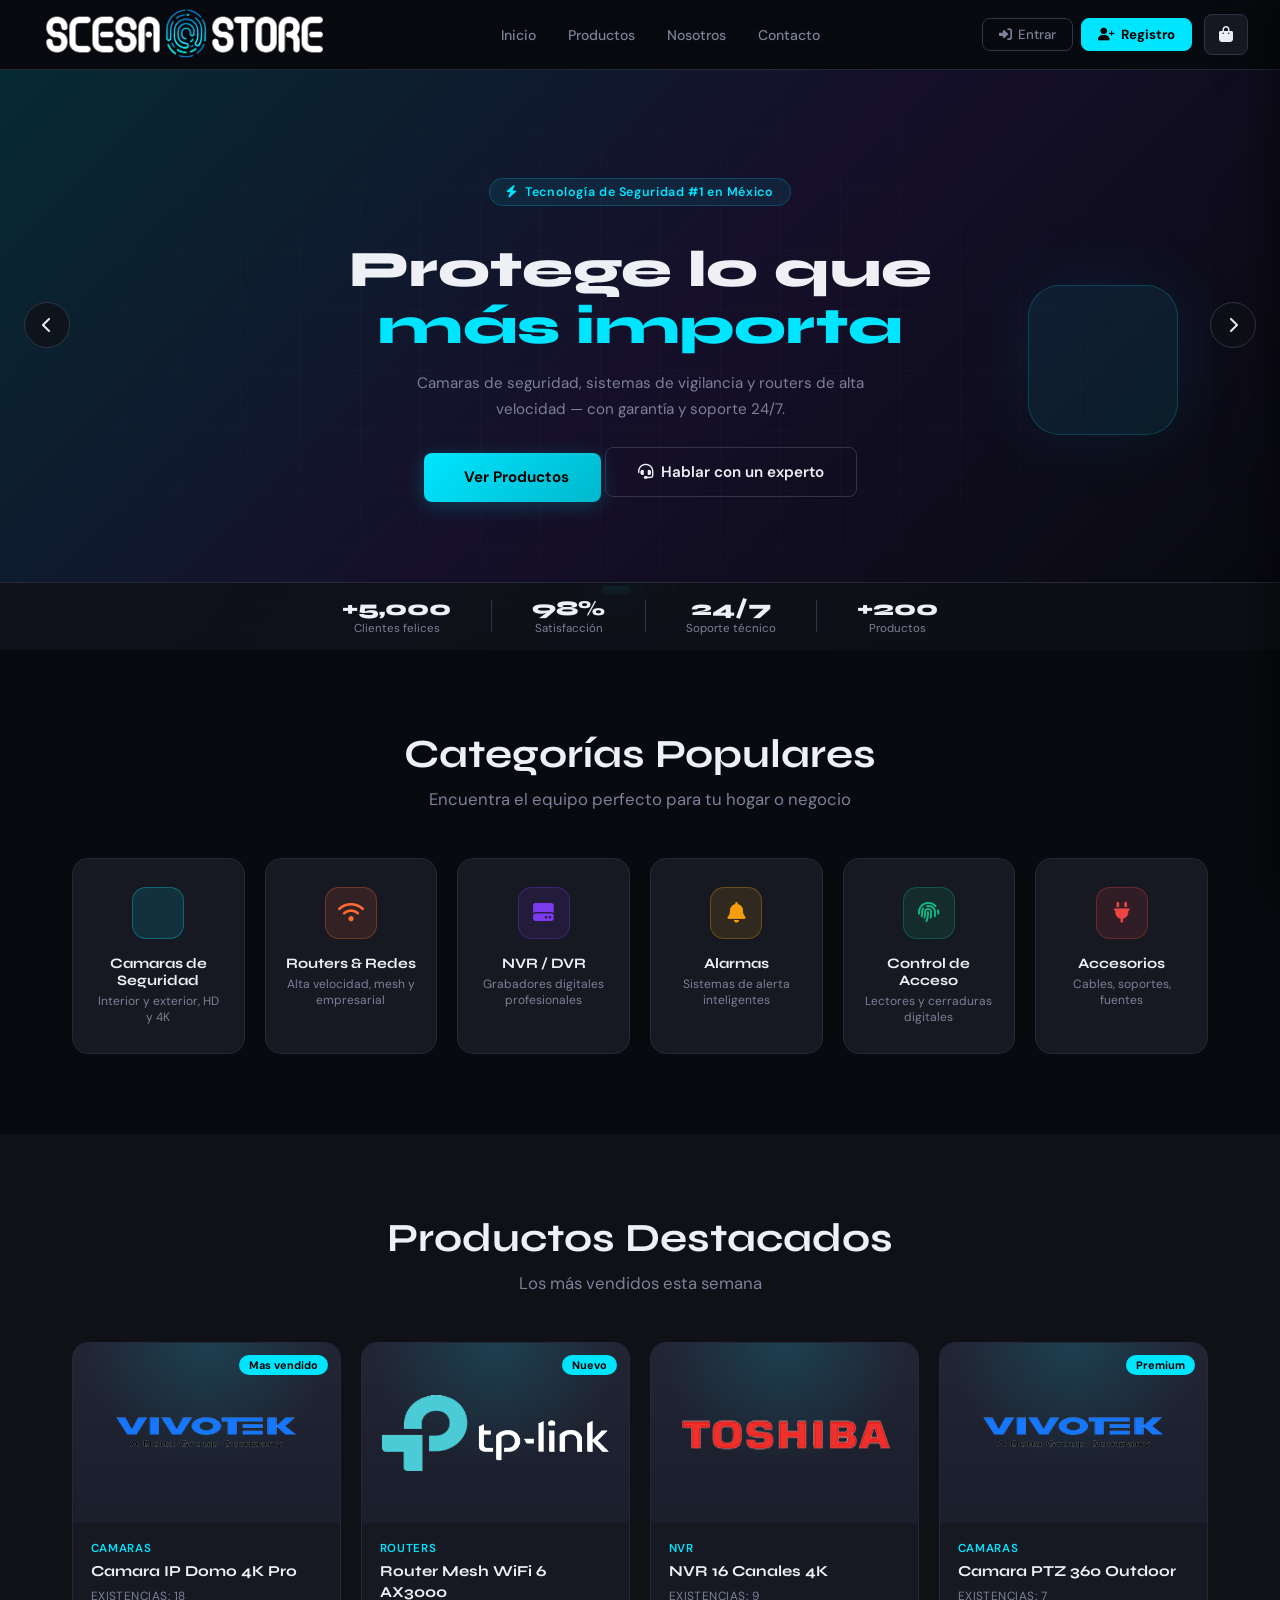
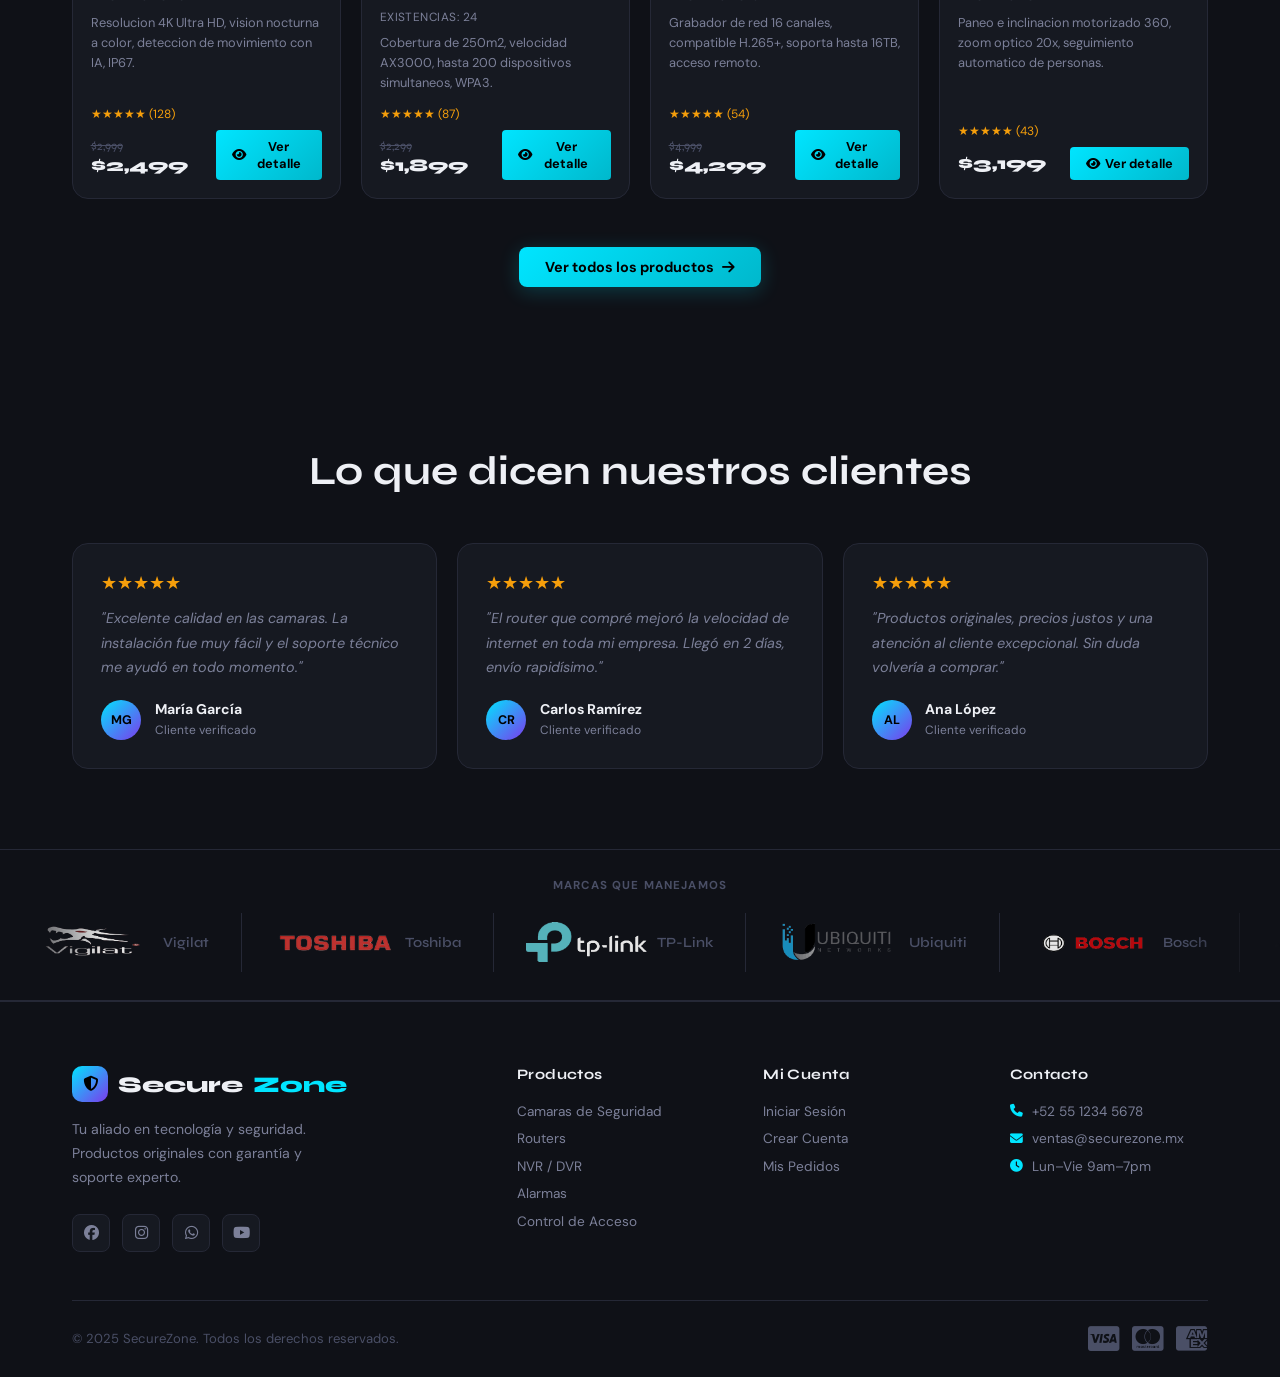
==== commit 9641d2fd: "se modifico para agilisar el trbajo de los colaboradores, se agrego un nuevo archivo para cada una d" ====
--- a/index.html
+++ b/index.html
@@ -81,7 +81,7 @@
           <div class="hero-slide-content">
             <div class="hero-badge"><i class="fas fa-bolt"></i> Tecnología de Seguridad #1 en México</div>
             <h1>Protege lo que<br/><em>más importa</em></h1>
-            <p>Cámaras de seguridad, sistemas de vigilancia y routers de alta velocidad — con garantía y soporte 24/7.</p>
+            <p>Camaras de seguridad, sistemas de vigilancia y routers de alta velocidad — con garantía y soporte 24/7.</p>
             <div class="hero-cta">
               <button class="btn-accent large" onclick="showPage('products')"><i class="fas fa-grid-2"></i> Ver Productos</button>
               <button class="btn-ghost large" onclick="showPage('contact')"><i class="fas fa-headset"></i> Hablar con un experto</button>
@@ -167,9 +167,9 @@
           <p>Encuentra el equipo perfecto para tu hogar o negocio</p>
         </div>
         <div class="categories-grid">
-          <div class="cat-card" onclick="filterCategory('Cámaras')">
+          <div class="cat-card" onclick="filterCategory('Camaras')">
             <div class="cat-icon" style="--c:#00e5ff"><i class="fas fa-camera-cctv"></i></div>
-            <h4>Cámaras de Seguridad</h4>
+            <h4>Camaras de Seguridad</h4>
             <p>Interior y exterior, HD y 4K</p>
           </div>
           <div class="cat-card" onclick="filterCategory('Routers')">
@@ -224,7 +224,7 @@
         <div class="testimonials-grid">
           <div class="testimonial">
             <div class="stars">★★★★★</div>
-            <p>"Excelente calidad en las cámaras. La instalación fue muy fácil y el soporte técnico me ayudó en todo momento."</p>
+            <p>"Excelente calidad en las camaras. La instalación fue muy fácil y el soporte técnico me ayudó en todo momento."</p>
             <div class="testimonial-author"><div class="avatar">MG</div><div><strong>María García</strong><span>Cliente verificado</span></div></div>
           </div>
           <div class="testimonial">
@@ -256,7 +256,6 @@
           <div class="brand-item"><img src="img/ajax.png" alt="Ajax" class="brand-logo"><span>Ajax</span></div>
           <div class="brand-item"><img src="img/seagate.png" alt="Seagate" class="brand-logo"><span>Seagate</span></div>
           <div class="brand-item"><img src="img/wd.png" alt="Western Digital" class="brand-logo"><span>WD</span></div>
-          <!-- Duplicado para efecto infinito -->
           <div class="brand-item"><img src="img/vigilat.png" alt="Vigilat" class="brand-logo"><span>Vigilat</span></div>
           <div class="brand-item"><img src="img/toshiba.png" alt="Toshiba" class="brand-logo"><span>Toshiba</span></div>
           <div class="brand-item"><img src="img/tplink.png" alt="TP-Link" class="brand-logo"><span>TP-Link</span></div>
@@ -288,7 +287,7 @@
           <div class="footer-col">
             <h5>Productos</h5>
             <ul>
-              <li><a onclick="filterCategory('Cámaras')">Cámaras de Seguridad</a></li>
+              <li><a onclick="filterCategory('Camaras')">Camaras de Seguridad</a></li>
               <li><a onclick="filterCategory('Routers')">Routers</a></li>
               <li><a onclick="filterCategory('NVR')">NVR / DVR</a></li>
               <li><a onclick="filterCategory('Alarmas')">Alarmas</a></li>
@@ -325,46 +324,7 @@
   </section>
 
   <!-- PÁGINA: PRODUCTOS -->
-  <section class="page" id="page-products">
-    <div class="page-hero-sm">
-      <div class="container">
-        <h1>Nuestros Productos</h1>
-        <p>Tecnología de seguridad de primer nivel</p>
-      </div>
-    </div>
-    <div class="section">
-      <div class="container">
-        <div class="products-toolbar">
-          <div class="search-box">
-            <i class="fas fa-search"></i>
-            <input type="text" id="searchInput" placeholder="Buscar producto..." oninput="filterProducts()" />
-          </div>
-          <div class="filter-tabs" id="filterTabs">
-            <button class="filter-tab active" onclick="setFilter('Todos', this)">Todos</button>
-            <button class="filter-tab" onclick="setFilter('Cámaras', this)">Cámaras</button>
-            <button class="filter-tab" onclick="setFilter('Routers', this)">Routers</button>
-            <button class="filter-tab" onclick="setFilter('NVR', this)">NVR/DVR</button>
-            <button class="filter-tab" onclick="setFilter('Alarmas', this)">Alarmas</button>
-            <button class="filter-tab" onclick="setFilter('Control', this)">Control</button>
-            <button class="filter-tab" onclick="setFilter('Accesorios', this)">Accesorios</button>
-          </div>
-          <div class="sort-box">
-            <select id="sortSelect" onchange="filterProducts()">
-              <option value="default">Ordenar</option>
-              <option value="price-asc">Precio: Menor</option>
-              <option value="price-desc">Precio: Mayor</option>
-              <option value="name">Nombre A–Z</option>
-            </select>
-          </div>
-        </div>
-        <div class="products-grid" id="productsGrid"></div>
-        <div class="no-results" id="noResults" style="display:none">
-          <i class="fas fa-box-open"></i>
-          <p>No se encontraron productos</p>
-        </div>
-      </div>
-    </div>
-  </section>
+  <section class="page" id="page-products" data-partial="partials/products.html"></section>
 
   <!-- PÁGINA: LOGIN -->
   <section class="page" id="page-login">
@@ -615,93 +575,10 @@
   </section>
 
   <!-- PÁGINA: ACERCA DE -->
-  <section class="page" id="page-about">
-    <div class="page-hero-sm">
-      <div class="container">
-        <h1>Sobre Nosotros</h1>
-        <p>Expertos en tecnología y seguridad desde 2015</p>
-      </div>
-    </div>
-    <div class="section">
-      <div class="container">
-        <div class="about-grid">
-          <div class="about-text">
-            <h2>Tu seguridad es nuestra misión</h2>
-            <p>En scesa store nos especializamos en ofrecer soluciones tecnológicas de seguridad para hogares y empresas. Con más de 10 años en el mercado, hemos ayudado a más de 5,000 clientes a proteger lo que más importa.</p>
-            <p>Trabajamos con las marcas más reconocidas del mundo: Hikvision, Dahua, TP-Link, Ubiquiti y más — siempre con productos 100% originales y garantía oficial.</p>
-            <div class="about-values">
-              <div class="value-item"><i class="fas fa-shield-halved"></i><div><strong>Confianza</strong><p>Productos originales con garantía</p></div></div>
-              <div class="value-item"><i class="fas fa-headset"></i><div><strong>Soporte</strong><p>Atención técnica 24/7</p></div></div>
-              <div class="value-item"><i class="fas fa-truck-fast"></i><div><strong>Rapidez</strong><p>Envío a todo México en 48hrs</p></div></div>
-            </div>
-          </div>
-          <div class="about-stats-panel">
-            <div class="stat-card"><div class="stat-num">+5,000</div><div class="stat-desc">Clientes satisfechos</div></div>
-            <div class="stat-card"><div class="stat-num">+200</div><div class="stat-desc">Productos en catálogo</div></div>
-            <div class="stat-card"><div class="stat-num">10+</div><div class="stat-desc">Años de experiencia</div></div>
-            <div class="stat-card"><div class="stat-num">98%</div><div class="stat-desc">Índice de satisfacción</div></div>
-          </div>
-        </div>
-      </div>
-    </div>
-  </section>
+  <section class="page" id="page-about" data-partial="partials/about.html"></section>
 
   <!-- PÁGINA: CONTACTO -->
-  <section class="page" id="page-contact">
-    <div class="page-hero-sm">
-      <div class="container">
-        <h1>Contáctanos</h1>
-        <p>Estamos aquí para ayudarte</p>
-      </div>
-    </div>
-    <div class="section">
-      <div class="container">
-        <div class="contact-grid">
-          <div class="contact-info">
-            <h3>¿Cómo podemos ayudarte?</h3>
-            <p>Nuestro equipo de expertos está disponible para asesorarte en la mejor solución de seguridad para tu hogar o empresa.</p>
-            <div class="contact-items">
-              <div class="contact-item"><div class="contact-icon"><i class="fas fa-phone"></i></div><div><strong>Teléfono</strong><p>+52 55 1234 5678</p></div></div>
-              <div class="contact-item"><div class="contact-icon"><i class="fab fa-whatsapp"></i></div><div><strong>WhatsApp</strong><p>+52 55 9876 5432</p></div></div>
-              <div class="contact-item"><div class="contact-icon"><i class="fas fa-envelope"></i></div><div><strong>Email</strong><p>ventas@securezone.mx</p></div></div>
-              <div class="contact-item"><div class="contact-icon"><i class="fas fa-clock"></i></div><div><strong>Horario</strong><p>Lun–Vie 9am–7pm · Sáb 10am–2pm</p></div></div>
-            </div>
-          </div>
-          <div class="contact-form-card">
-            <h3>Envíanos un mensaje</h3>
-            <form onsubmit="handleContact(event)">
-              <div class="form-row">
-                <div class="form-group">
-                  <label>Nombre</label>
-                  <div class="input-wrap"><i class="fas fa-user"></i><input type="text" placeholder="Tu nombre" required /></div>
-                </div>
-                <div class="form-group">
-                  <label>Email</label>
-                  <div class="input-wrap"><i class="fas fa-envelope"></i><input type="email" placeholder="tucorreo@ejemplo.com" required /></div>
-                </div>
-              </div>
-              <div class="form-group">
-                <label>Asunto</label>
-                <div class="input-wrap"><i class="fas fa-tag"></i>
-                  <select>
-                    <option>Consulta de producto</option>
-                    <option>Soporte técnico</option>
-                    <option>Seguimiento de pedido</option>
-                    <option>Otro</option>
-                  </select>
-                </div>
-              </div>
-              <div class="form-group">
-                <label>Mensaje</label>
-                <textarea rows="5" placeholder="¿En qué te podemos ayudar?..." required></textarea>
-              </div>
-              <button type="submit" class="btn-submit">Enviar Mensaje <i class="fas fa-paper-plane"></i></button>
-            </form>
-          </div>
-        </div>
-      </div>
-    </div>
-  </section>
+  <section class="page" id="page-contact" data-partial="partials/contact.html"></section>
 
   <!-- MODAL PRODUCTO -->
   <div class="modal-overlay" id="productModal" onclick="closeModal(event)">
@@ -713,4 +590,6 @@
 
   <script src="app.js"></script>
 </body>
-</html>+</html>
+
+
--- a/styles.css
+++ b/styles.css
@@ -89,6 +89,97 @@
 .section-header p { color: var(--text2); font-size: 1.05rem; }
 .center-btn { text-align: center; margin-top: 3rem; }
 
+.essentials-grid,
+.products-intro-grid {
+  display: grid;
+  grid-template-columns: repeat(auto-fit, minmax(260px, 1fr));
+  gap: 1.25rem;
+}
+
+.essential-card,
+.products-intro-card {
+  background: var(--surface2);
+  border: 1px solid var(--border);
+  border-radius: var(--radius);
+  padding: 1.6rem;
+  box-shadow: var(--shadow);
+}
+
+.essential-card {
+  display: flex;
+  flex-direction: column;
+  gap: 1rem;
+}
+
+.essential-card h4,
+.products-intro-card h3 {
+  font-family: 'Syne', sans-serif;
+  font-size: 1.35rem;
+}
+
+.essential-card p,
+.products-intro-card p {
+  color: var(--text2);
+  line-height: 1.7;
+}
+
+.essential-card .btn-accent,
+.essential-card .btn-ghost {
+  margin-top: auto;
+}
+
+.products-section-header {
+  margin-top: 3rem;
+}
+
+.products-intro-card.accent {
+  background:
+    radial-gradient(circle at top right, rgba(0,229,255,.16), transparent 42%),
+    linear-gradient(135deg, rgba(124,58,237,.2), rgba(15,17,23,.98));
+}
+
+.products-intro-kicker {
+  display: inline-flex;
+  align-items: center;
+  padding: .35rem .75rem;
+  border-radius: 999px;
+  background: rgba(0,229,255,.1);
+  border: 1px solid rgba(0,229,255,.2);
+  color: var(--accent);
+  font-size: .78rem;
+  font-weight: 700;
+  letter-spacing: .03em;
+  margin-bottom: 1rem;
+}
+
+.products-mini-stats {
+  height: 100%;
+  display: grid;
+  grid-template-columns: repeat(3, minmax(0, 1fr));
+  gap: .85rem;
+  align-items: center;
+}
+
+.products-mini-stats div {
+  background: rgba(8,10,15,.35);
+  border: 1px solid rgba(255,255,255,.08);
+  border-radius: var(--radius-sm);
+  padding: 1rem .85rem;
+  text-align: center;
+}
+
+.products-mini-stats strong {
+  display: block;
+  font-family: 'Syne', sans-serif;
+  font-size: 1.5rem;
+  margin-bottom: .35rem;
+}
+
+.products-mini-stats span {
+  color: var(--text2);
+  font-size: .82rem;
+}
+
 /* ─── PAGES ─── */
 .page { display: none; min-height: 100vh; padding-top: var(--navbar-h); animation: fadeIn 0.3s ease; }
 .page.active { display: block; }
@@ -210,6 +301,9 @@
   .nav-btn { padding: 8px 10px; }
   .nav-btn i { font-size: 1rem; margin: 0; }
   .nav-logo-img { height: 32px; }
+  .products-mini-stats {
+    grid-template-columns: 1fr;
+  }
 }
 
 /* ─── CART DRAWER ─── */
@@ -529,6 +623,15 @@
   display: flex; align-items: center; justify-content: center;
   font-size: 4rem; position: relative; overflow: hidden;
 }
+.product-img img {
+  width: 100%;
+  height: 100%;
+  object-fit: contain;
+  padding: 1.25rem;
+  background:
+    radial-gradient(circle at top, rgba(0,229,255,.14), transparent 55%),
+    linear-gradient(180deg, rgba(255,255,255,.02), rgba(0,0,0,.08));
+}
 .product-img .badge-new, .product-img .badge-sale {
   position: absolute; top: .75rem; right: .75rem;
   padding: 3px 10px; border-radius: 50px;
@@ -539,6 +642,7 @@
 .product-info { padding: 1.1rem; flex: 1; display: flex; flex-direction: column; }
 .product-cat  { font-size: .72rem; font-weight: 600; color: var(--accent); text-transform: uppercase; letter-spacing: .06em; margin-bottom: .35rem; }
 .product-name { font-family: 'Syne', sans-serif; font-size: .95rem; font-weight: 700; margin-bottom: .4rem; line-height: 1.35; }
+.product-meta-inline { font-size: .74rem; color: var(--text2); margin-bottom: .55rem; letter-spacing: .04em; text-transform: uppercase; }
 .product-desc { font-size: .8rem; color: var(--text2); line-height: 1.55; margin-bottom: .85rem; flex: 1; }
 .product-stars { color: var(--gold); font-size: .75rem; margin-bottom: .5rem; }
 .product-footer { display: flex; align-items: center; justify-content: space-between; gap: .5rem; }
@@ -564,6 +668,198 @@
 .sort-box select { background: var(--surface2); border: 1px solid var(--border); color: var(--text); padding: .5rem .85rem; border-radius: var(--radius-sm); font-size: .85rem; outline: none; cursor: pointer; }
 .no-results { text-align: center; padding: 5rem 0; color: var(--text2); }
 .no-results i { font-size: 3rem; margin-bottom: 1rem; display: block; opacity: .3; }
+
+.product-detail-view { animation: fadeIn .28s ease; }
+.detail-back-btn {
+  display: inline-flex; align-items: center; gap: .55rem;
+  background: var(--surface2); border: 1px solid var(--border);
+  color: var(--text); padding: .8rem 1rem; border-radius: var(--radius-sm);
+  font-weight: 600; margin-bottom: 1.5rem; transition: all var(--transition);
+}
+.detail-back-btn:hover { border-color: var(--accent); color: var(--accent); }
+.product-detail-shell {
+  display: grid;
+  gap: 1.5rem;
+}
+.product-detail-hero {
+  display: grid;
+  grid-template-columns: minmax(300px, 420px) 1fr;
+  gap: 1.5rem;
+  align-items: stretch;
+}
+.product-detail-media,
+.product-detail-main,
+.detail-section-card,
+.detail-data-card {
+  background: var(--surface2);
+  border: 1px solid var(--border);
+  border-radius: var(--radius);
+  box-shadow: var(--shadow);
+}
+.product-detail-media {
+  padding: 1.25rem;
+}
+.product-detail-image-wrap {
+  min-height: 360px;
+  height: 100%;
+  border-radius: calc(var(--radius) - 4px);
+  overflow: hidden;
+  background:
+    radial-gradient(circle at top, rgba(0,229,255,.12), transparent 58%),
+    linear-gradient(180deg, var(--surface3), rgba(8,10,15,.95));
+  display: flex;
+  align-items: center;
+  justify-content: center;
+}
+.product-detail-image {
+  width: 100%;
+  height: 100%;
+  object-fit: contain;
+  padding: 2rem;
+}
+.product-detail-main {
+  padding: 1.5rem;
+  display: flex;
+  flex-direction: column;
+  gap: 1rem;
+}
+.product-detail-topline {
+  display: flex;
+  align-items: center;
+  justify-content: space-between;
+  gap: 1rem;
+  flex-wrap: wrap;
+}
+.detail-chip {
+  display: inline-flex;
+  align-items: center;
+  padding: .35rem .75rem;
+  border-radius: 999px;
+  background: rgba(0,229,255,.12);
+  border: 1px solid rgba(0,229,255,.2);
+  color: var(--accent);
+  font-size: .78rem;
+  font-weight: 700;
+}
+.product-detail-title {
+  font-family: 'Syne', sans-serif;
+  font-size: clamp(1.8rem, 3.5vw, 2.8rem);
+  line-height: 1.05;
+}
+.product-detail-stars span { color: var(--text2); margin-left: .35rem; }
+.product-detail-summary {
+  color: var(--text2);
+  line-height: 1.7;
+  font-size: 1rem;
+}
+.product-detail-price-row {
+  display: flex;
+  align-items: center;
+  gap: .8rem;
+  flex-wrap: wrap;
+}
+.detail-old-price {
+  color: var(--text3);
+  text-decoration: line-through;
+  font-size: 1rem;
+}
+.product-detail-price {
+  font-family: 'Syne', sans-serif;
+  font-size: clamp(1.8rem, 4vw, 2.5rem);
+}
+.product-detail-actions {
+  display: flex;
+  align-items: center;
+  gap: .75rem;
+  flex-wrap: wrap;
+}
+.product-detail-data {
+  display: grid;
+  grid-template-columns: repeat(3, minmax(0, 1fr));
+  gap: 1rem;
+}
+.detail-data-card {
+  padding: 1rem 1.1rem;
+}
+.detail-data-card span {
+  display: block;
+  font-size: .76rem;
+  color: var(--text2);
+  text-transform: uppercase;
+  letter-spacing: .08em;
+  margin-bottom: .45rem;
+}
+.detail-data-card strong {
+  font-size: .98rem;
+  line-height: 1.45;
+}
+.product-detail-sections {
+  display: grid;
+  gap: 1rem;
+}
+.detail-section-card {
+  padding: 1.35rem;
+}
+.detail-section-card h3 {
+  font-family: 'Syne', sans-serif;
+  font-size: 1.15rem;
+  margin-bottom: .85rem;
+}
+.detail-section-card p {
+  color: var(--text2);
+  line-height: 1.8;
+}
+.detail-spec-grid {
+  display: grid;
+  grid-template-columns: repeat(auto-fit, minmax(190px, 1fr));
+  gap: .85rem;
+}
+.detail-spec-item {
+  background: var(--surface3);
+  border: 1px solid var(--border);
+  border-radius: var(--radius-sm);
+  padding: .95rem;
+}
+.detail-spec-item span {
+  display: block;
+  color: var(--text2);
+  font-size: .78rem;
+  margin-bottom: .45rem;
+}
+.detail-tech-list {
+  display: grid;
+  gap: .75rem;
+  padding-left: 1.1rem;
+  color: var(--text2);
+  line-height: 1.7;
+}
+.detail-tech-list li::marker {
+  color: var(--accent);
+}
+
+@media (max-width: 900px) {
+  .product-detail-hero,
+  .product-detail-data {
+    grid-template-columns: 1fr;
+  }
+}
+
+@media (max-width: 640px) {
+  .product-detail-main,
+  .detail-section-card,
+  .detail-data-card {
+    padding: 1rem;
+  }
+
+  .product-detail-image-wrap {
+    min-height: 260px;
+  }
+
+  .product-detail-actions > * {
+    width: 100%;
+    justify-content: center;
+  }
+}
 
 /* ─── TESTIMONIALS ─── */
 .testimonials-grid { display: grid; grid-template-columns: repeat(auto-fill, minmax(300px, 1fr)); gap: 1.25rem; }
@@ -1050,4 +1346,4 @@
 }
 .modal-content {
   padding: 2rem;
-}+}
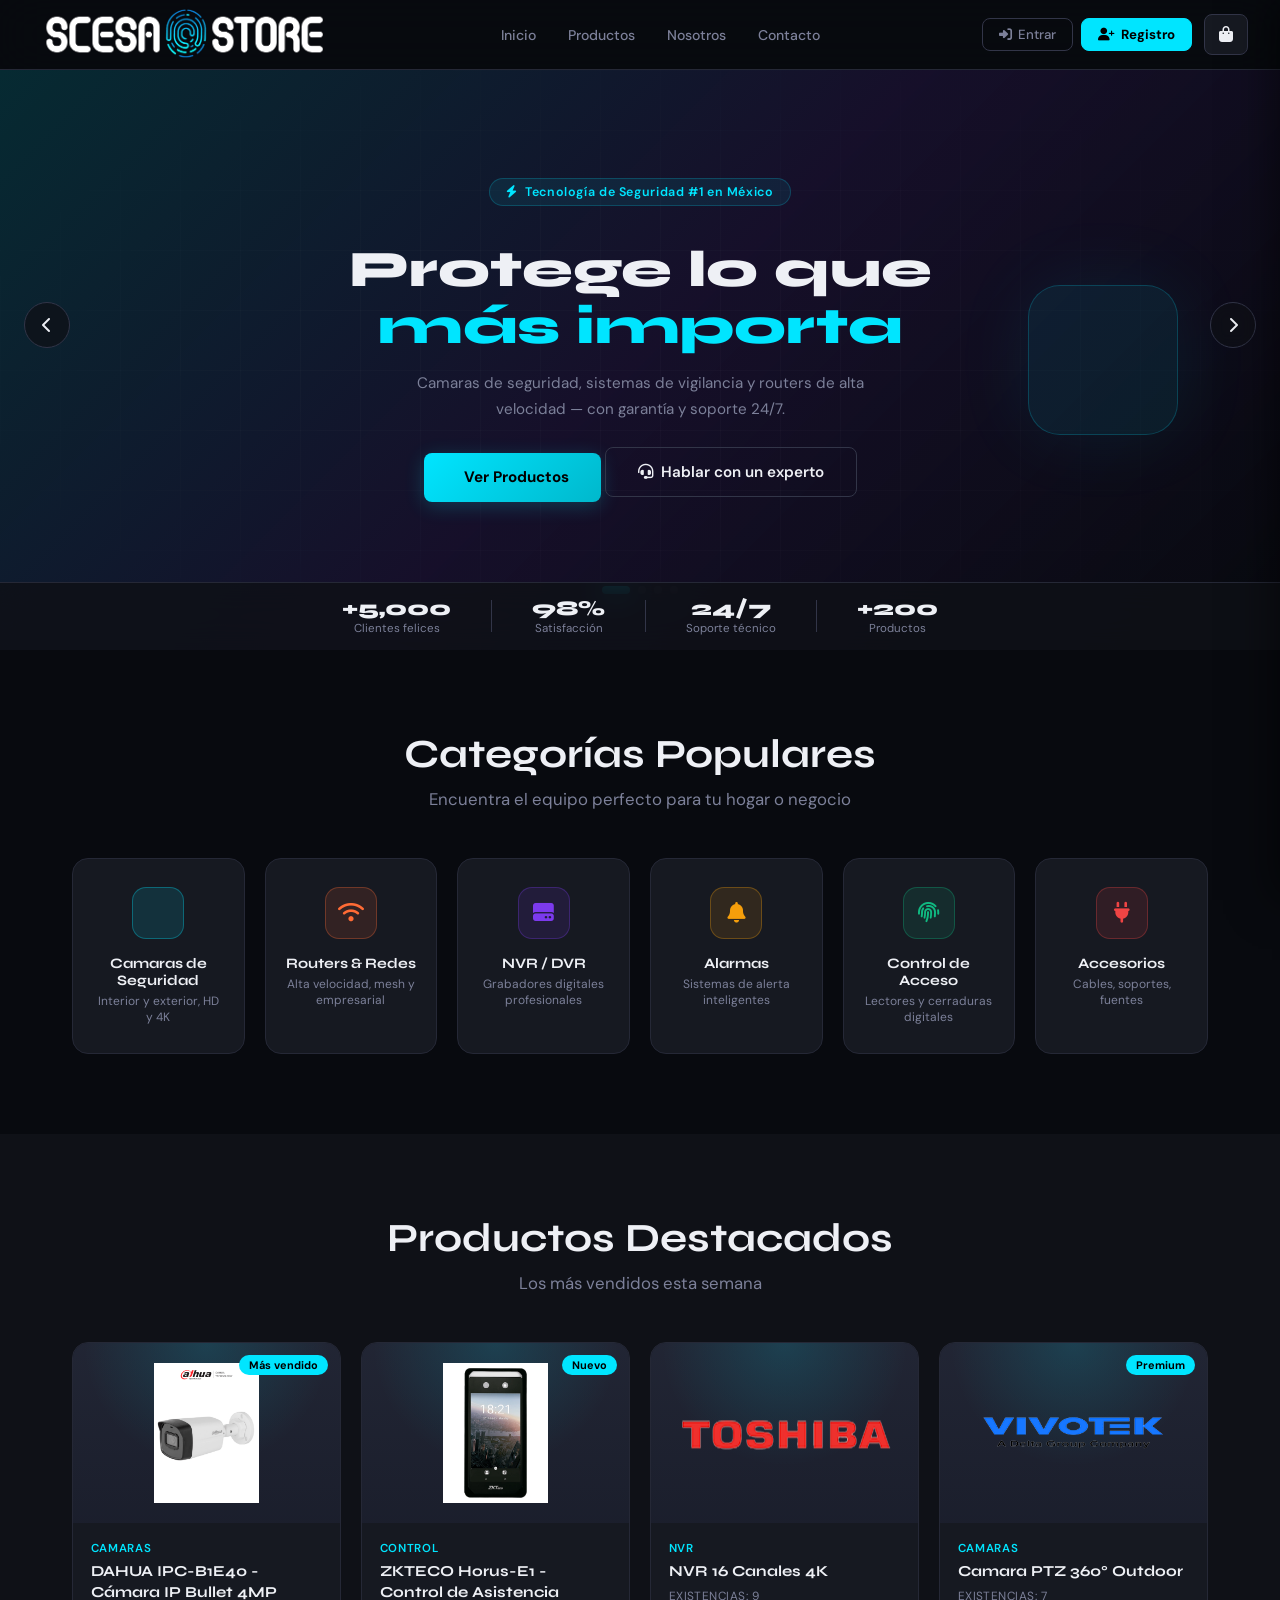
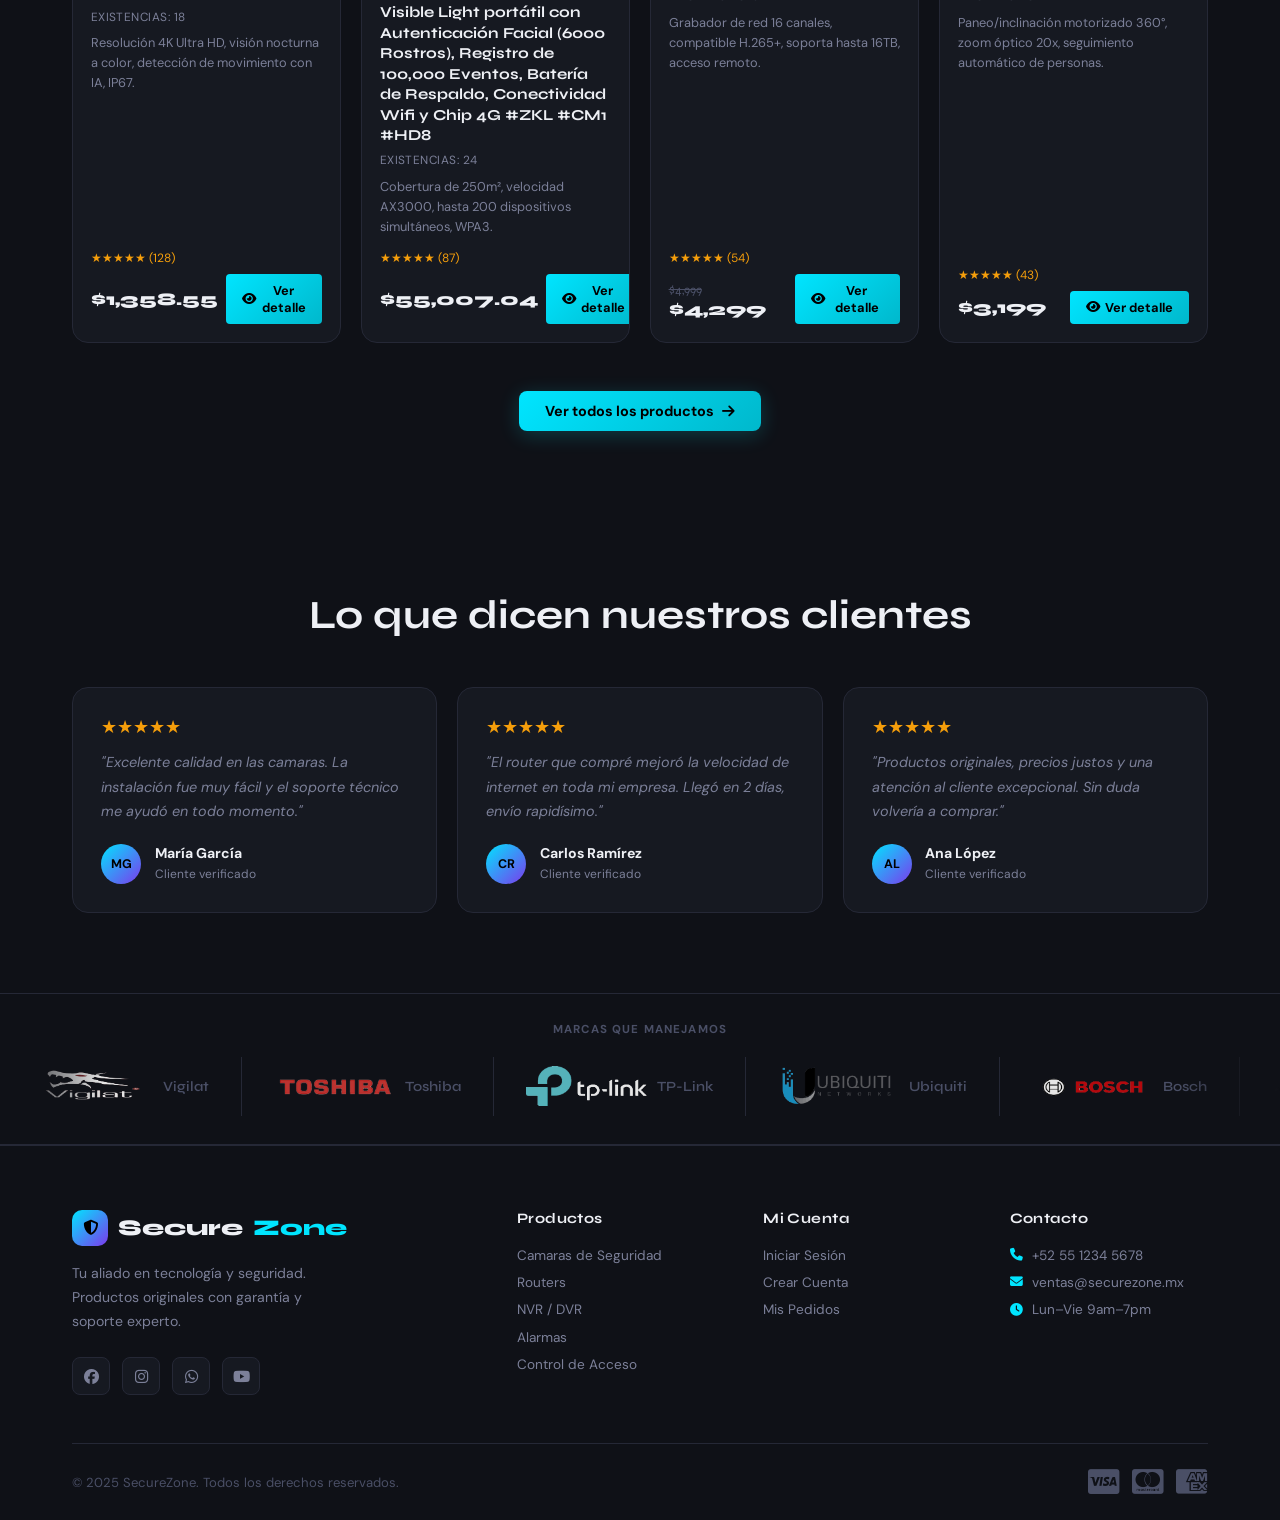
==== commit 0784b4e4: "se agregaron nuevos productos al catálogo, incluyendo un terminal de control de asistencia con auten" ====
--- a/index.html
+++ b/index.html
@@ -588,8 +588,9 @@
     </div>
   </div>
 
+  <!-- ⚠️ PRIMERO se carga el archivo de datos de productos -->
+  <script src="data-productos.js"></script>
+  <!-- ⚠️ LUEGO se carga la app -->
   <script src="app.js"></script>
 </body>
-</html>
-
-
+</html>
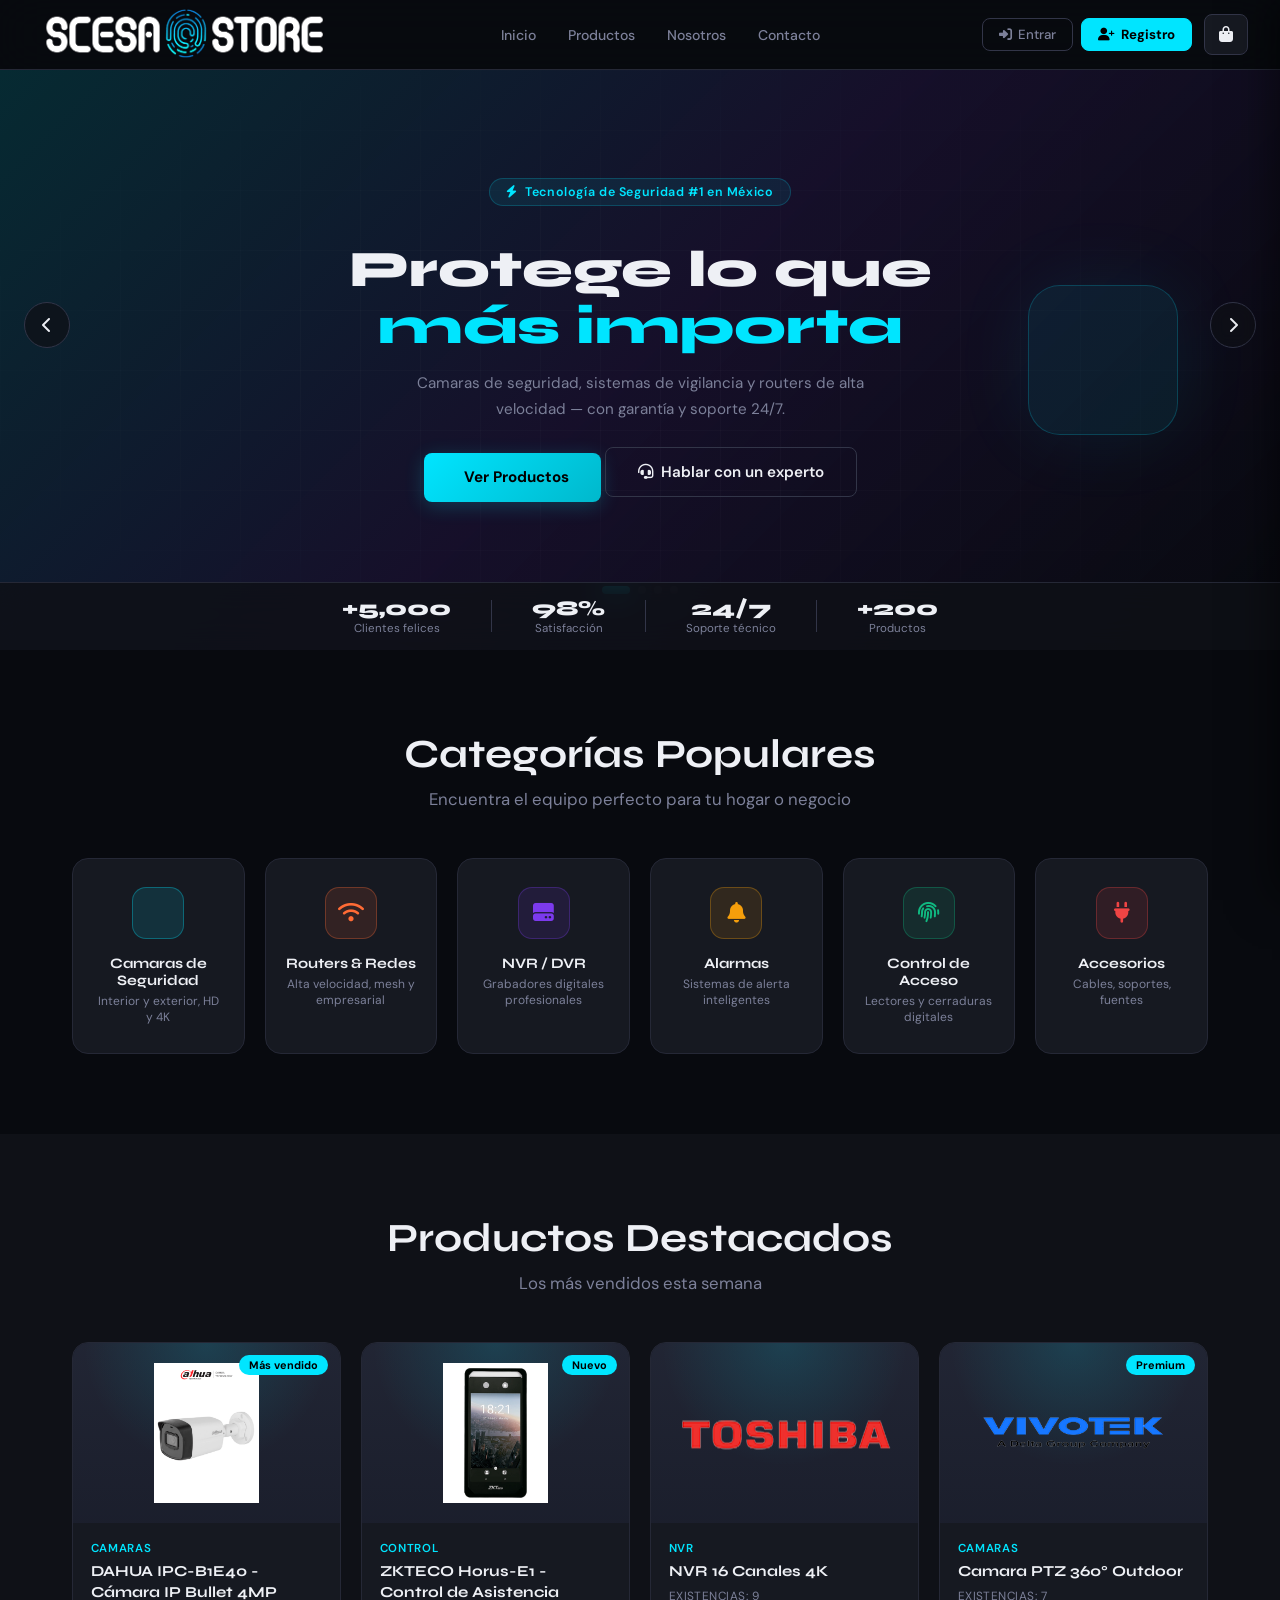
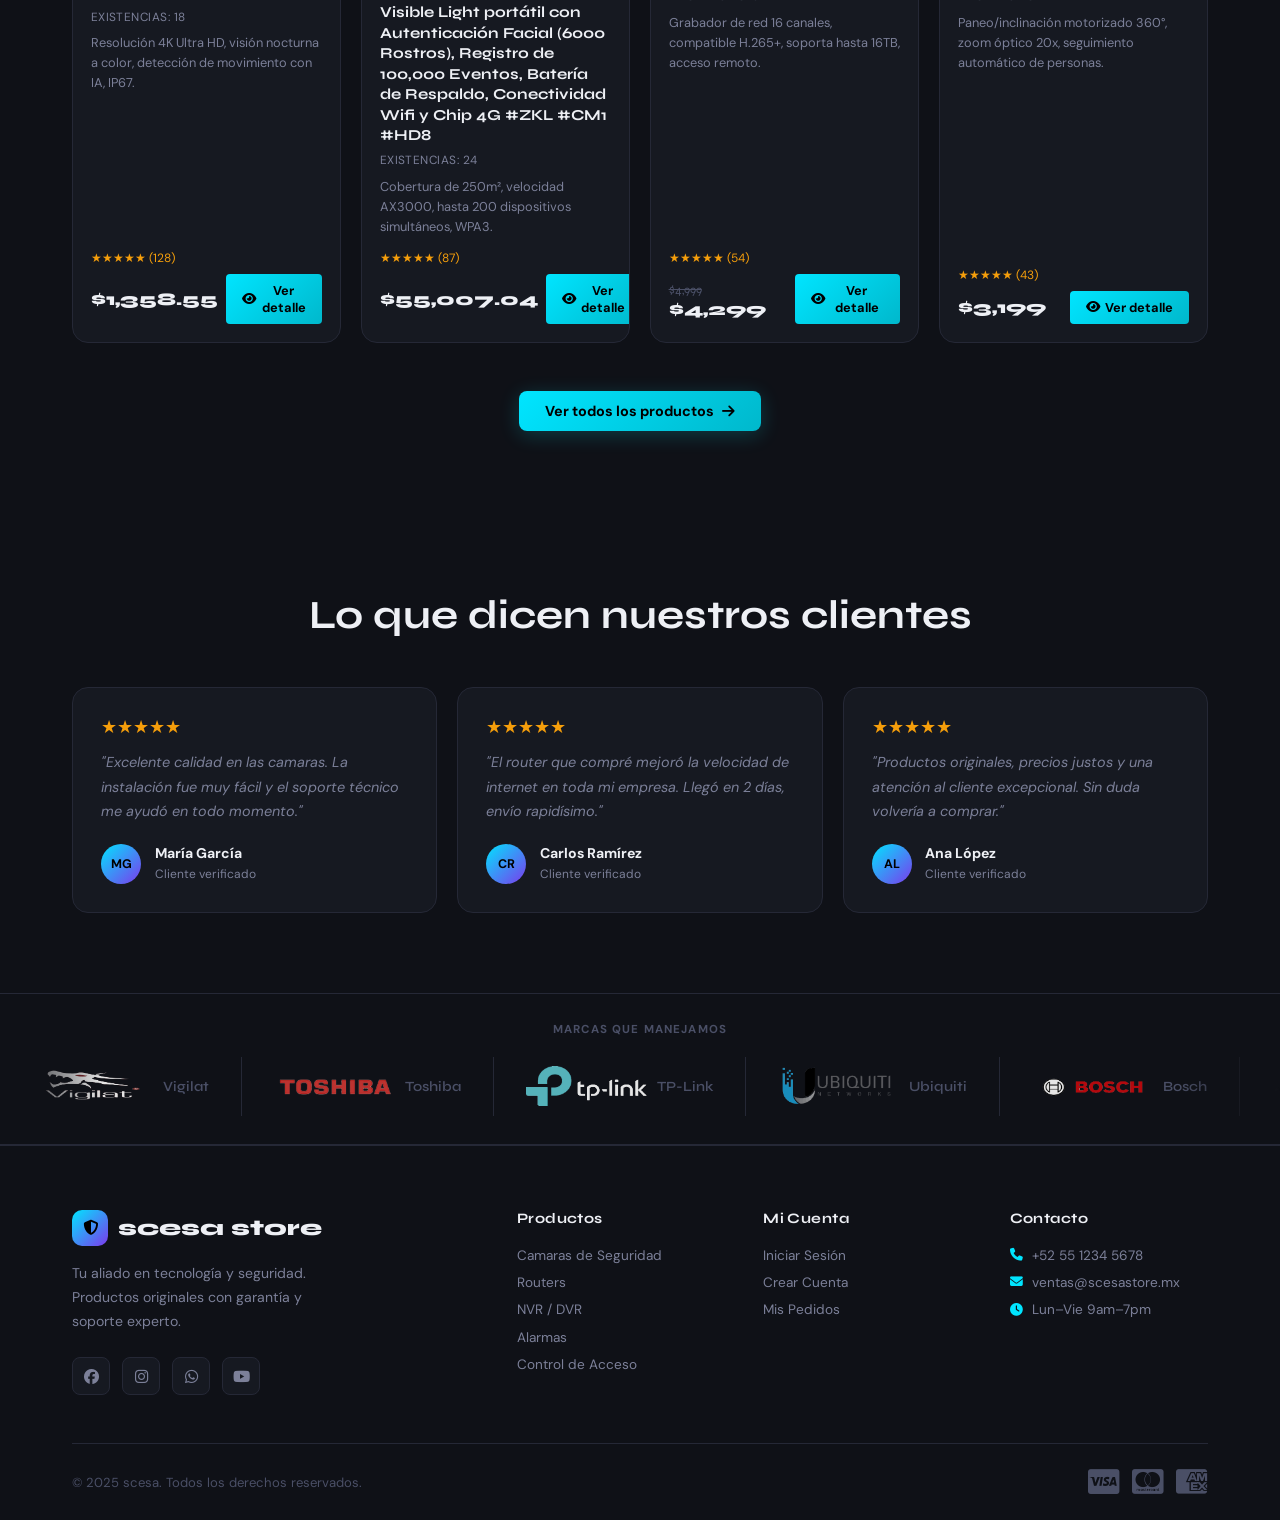
==== commit 34955604: "as" ====
--- a/index.html
+++ b/index.html
@@ -275,7 +275,7 @@
       <div class="container">
         <div class="footer-grid">
           <div class="footer-brand">
-            <div class="nav-logo" style="margin-bottom:1rem"><div class="logo-icon"><i class="fas fa-shield-halved"></i></div>Secure<span>Zone</span></div>
+            <div class="nav-logo" style="margin-bottom:1rem"><div class="logo-icon"><i class="fas fa-shield-halved"></i></div>scesa store</div>
             <p>Tu aliado en tecnología y seguridad. Productos originales con garantía y soporte experto.</p>
             <div class="social-links">
               <a href="#"><i class="fab fa-facebook"></i></a>
@@ -306,13 +306,13 @@
             <h5>Contacto</h5>
             <ul>
               <li><i class="fas fa-phone"></i> +52 55 1234 5678</li>
-              <li><i class="fas fa-envelope"></i> ventas@securezone.mx</li>
+              <li><i class="fas fa-envelope"></i> ventas@scesastore.mx</li>
               <li><i class="fas fa-clock"></i> Lun–Vie 9am–7pm</li>
             </ul>
           </div>
         </div>
         <div class="footer-bottom">
-          <p>© 2025 SecureZone. Todos los derechos reservados.</p>
+          <p>© 2025 scesa. Todos los derechos reservados.</p>
           <div class="payment-icons">
             <i class="fab fa-cc-visa"></i>
             <i class="fab fa-cc-mastercard"></i>
@@ -331,7 +331,7 @@
     <div class="auth-page">
       <div class="auth-left">
         <div class="auth-brand">
-          <div class="nav-logo" style="font-size:1.8rem"><div class="logo-icon" style="width:48px;height:48px;font-size:1.3rem"><i class="fas fa-shield-halved"></i></div>Secure<span>Zone</span></div>
+          <div class="nav-logo" style="font-size:1.8rem"><div class="logo-icon" style="width:48px;height:48px;font-size:1.3rem"><i class="fas fa-shield-halved"></i></div>scesa store</div>
           <h2>Bienvenido de vuelta</h2>
           <p>Accede a tus pedidos, descuentos exclusivos y gestiona tu cuenta fácilmente.</p>
           <div class="auth-perks">
@@ -373,8 +373,8 @@
     <div class="auth-page">
       <div class="auth-left">
         <div class="auth-brand">
-          <div class="nav-logo" style="font-size:1.8rem"><div class="logo-icon" style="width:48px;height:48px;font-size:1.3rem"><i class="fas fa-shield-halved"></i></div>Secure<span>Zone</span></div>
-          <h2>Únete a SecureZone</h2>
+          <div class="nav-logo" style="font-size:1.8rem"><div class="logo-icon" style="width:48px;height:48px;font-size:1.3rem"><i class="fas fa-shield-halved"></i></div>scesa store</div>
+          <h2>Únete a scesa store</h2>
           <p>Crea tu cuenta gratis y empieza a disfrutar de beneficios exclusivos.</p>
           <div class="register-perks">
             <div class="perk highlight"><i class="fas fa-gift"></i><div><strong>15% OFF en tu primera compra</strong><span>Automático al registrarte</span></div></div>
@@ -593,4 +593,4 @@
   <!-- ⚠️ LUEGO se carga la app -->
   <script src="app.js"></script>
 </body>
-</html>+</html>
--- a/styles.css
+++ b/styles.css
@@ -1,5 +1,5 @@
 /* ═══════════════════════════════════════════════════════════
-   SecureZone — styles.css
+   scesa store — styles.css
    Tema: Luxury Dark Tech  |  Fuentes: Syne + DM Sans
 ═══════════════════════════════════════════════════════════ */
 
